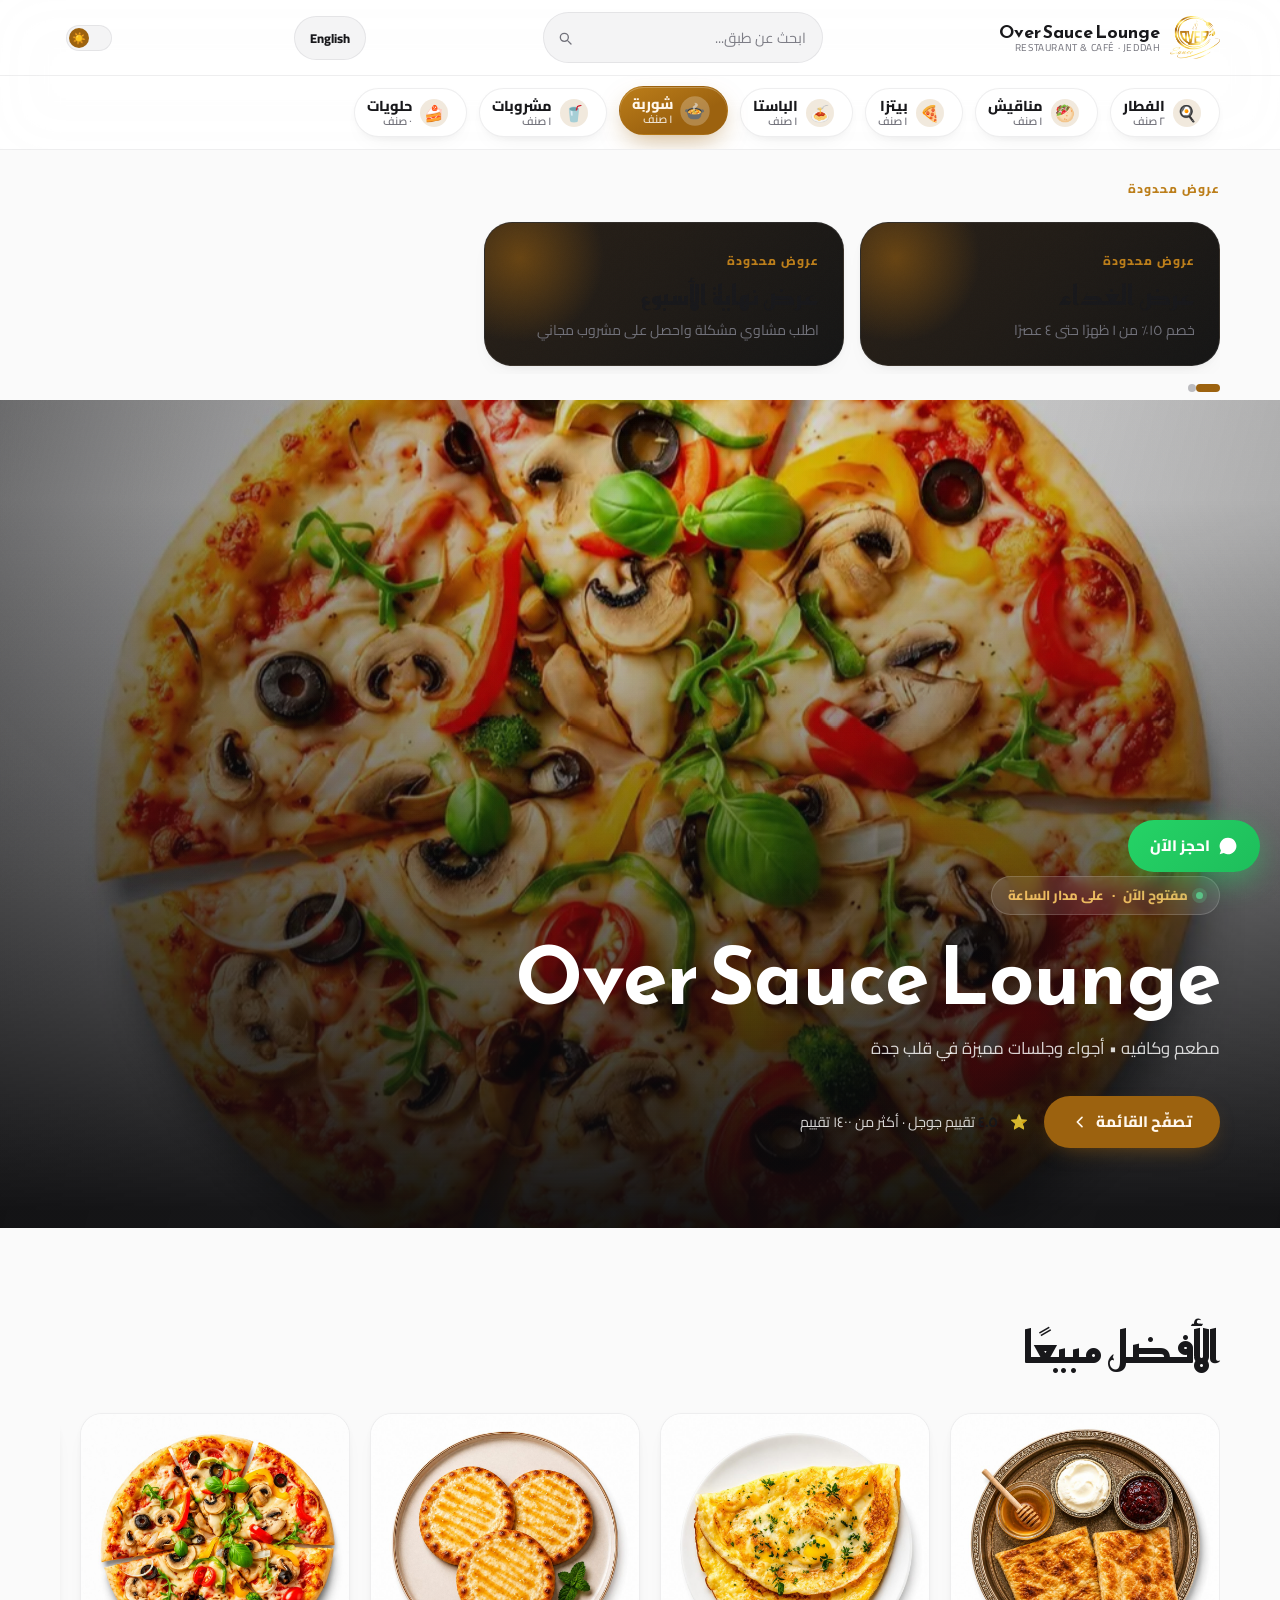
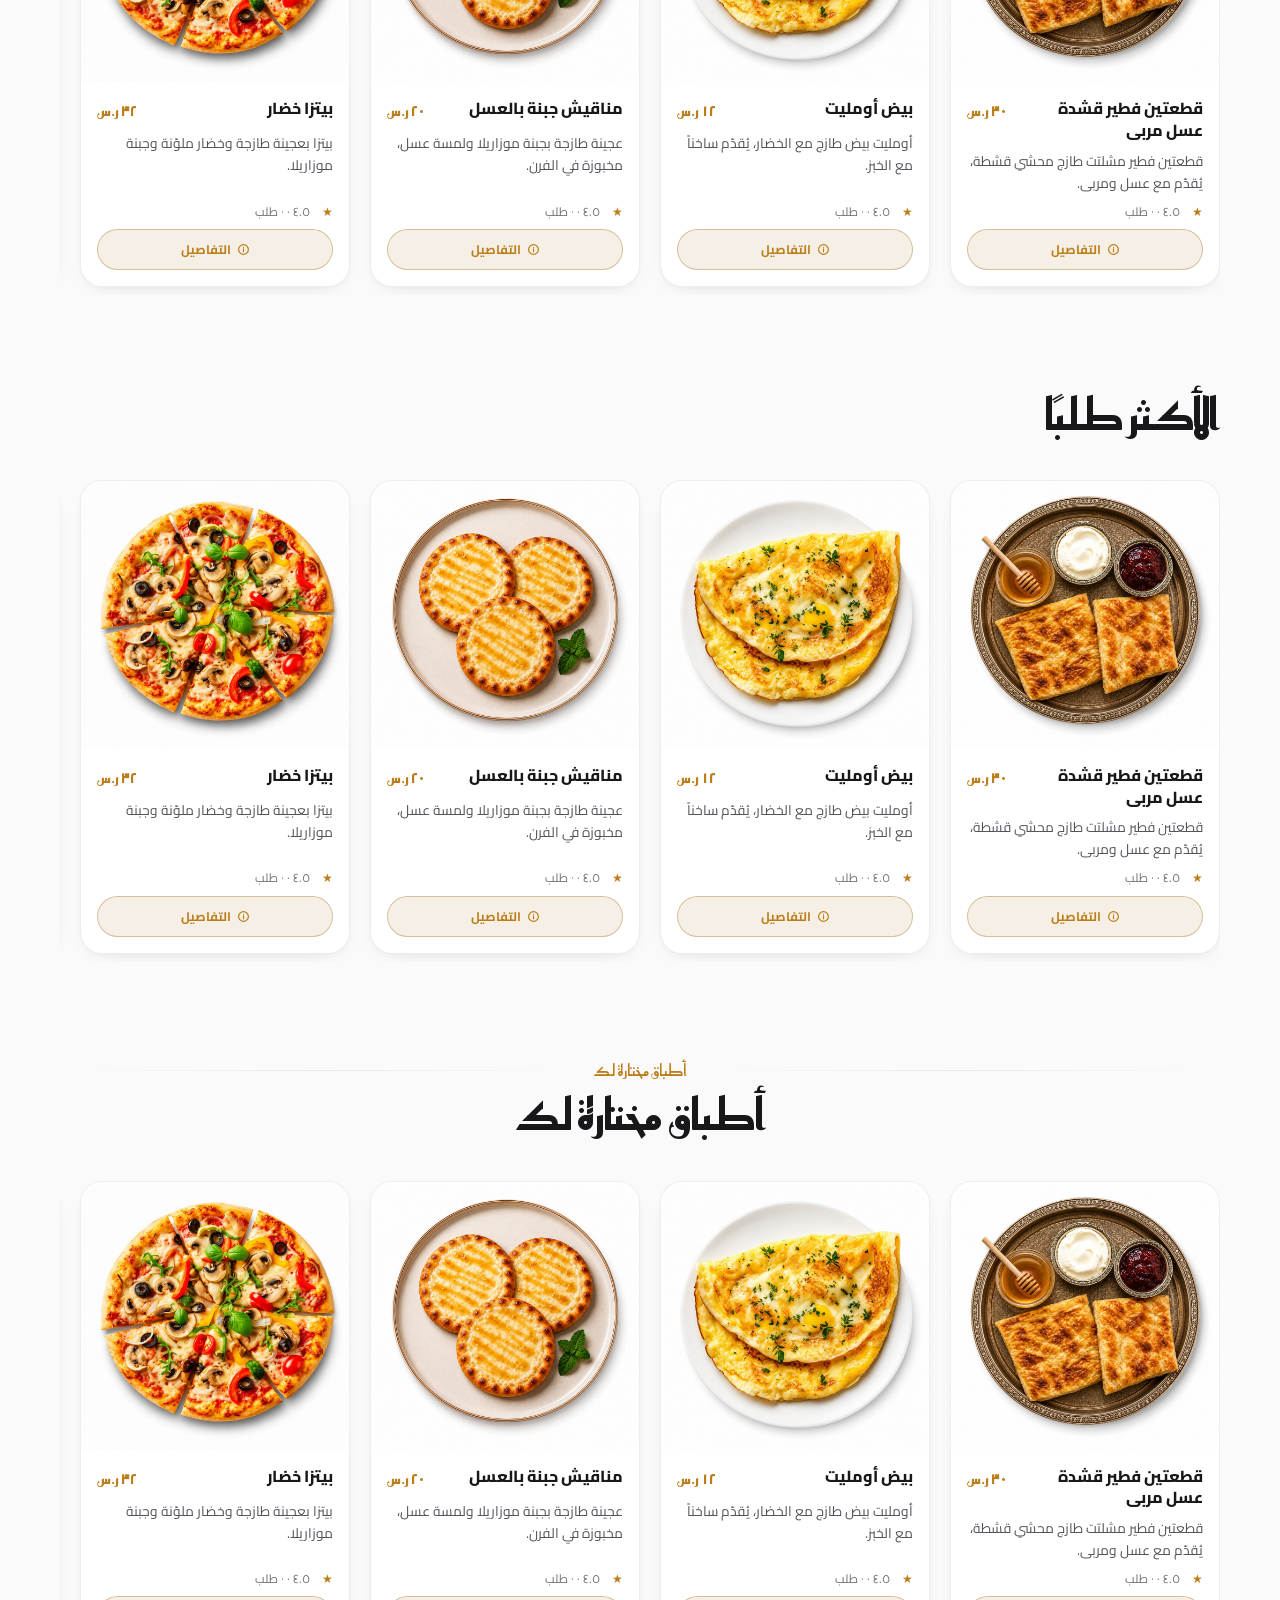
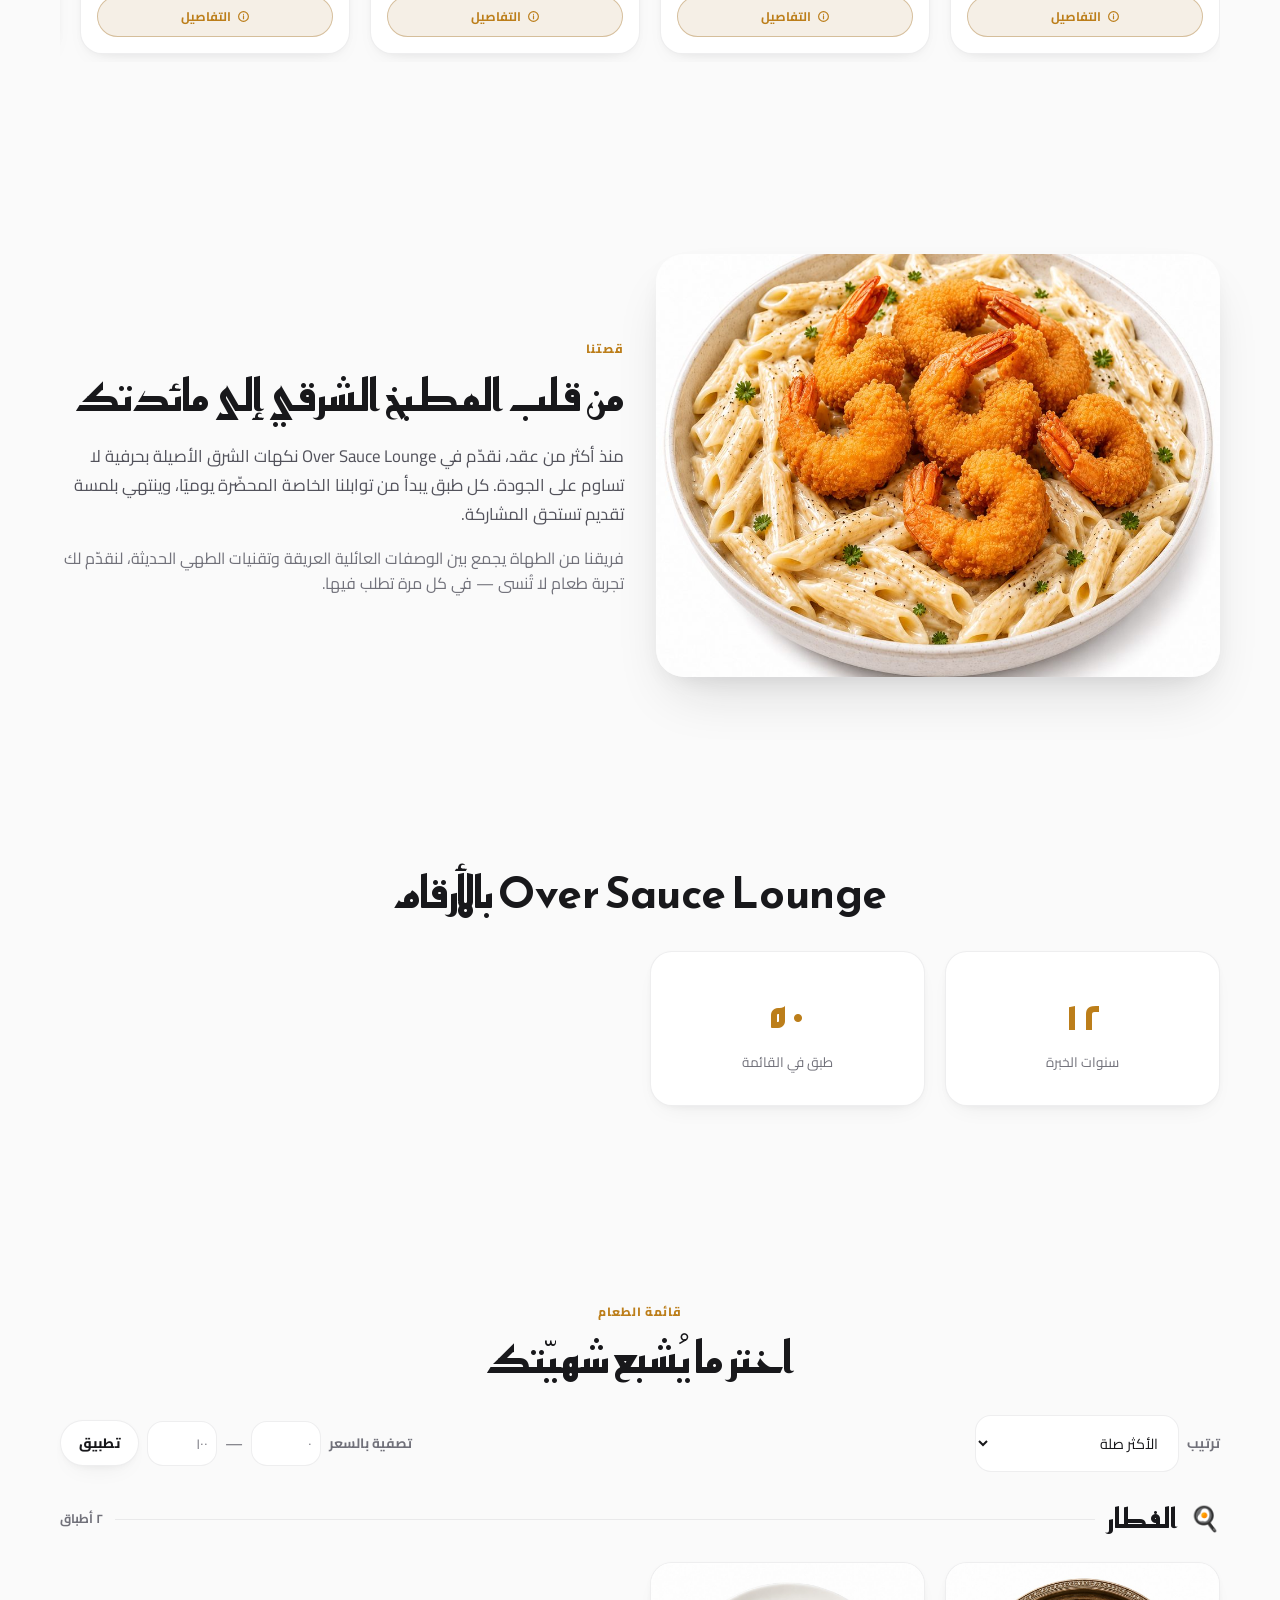
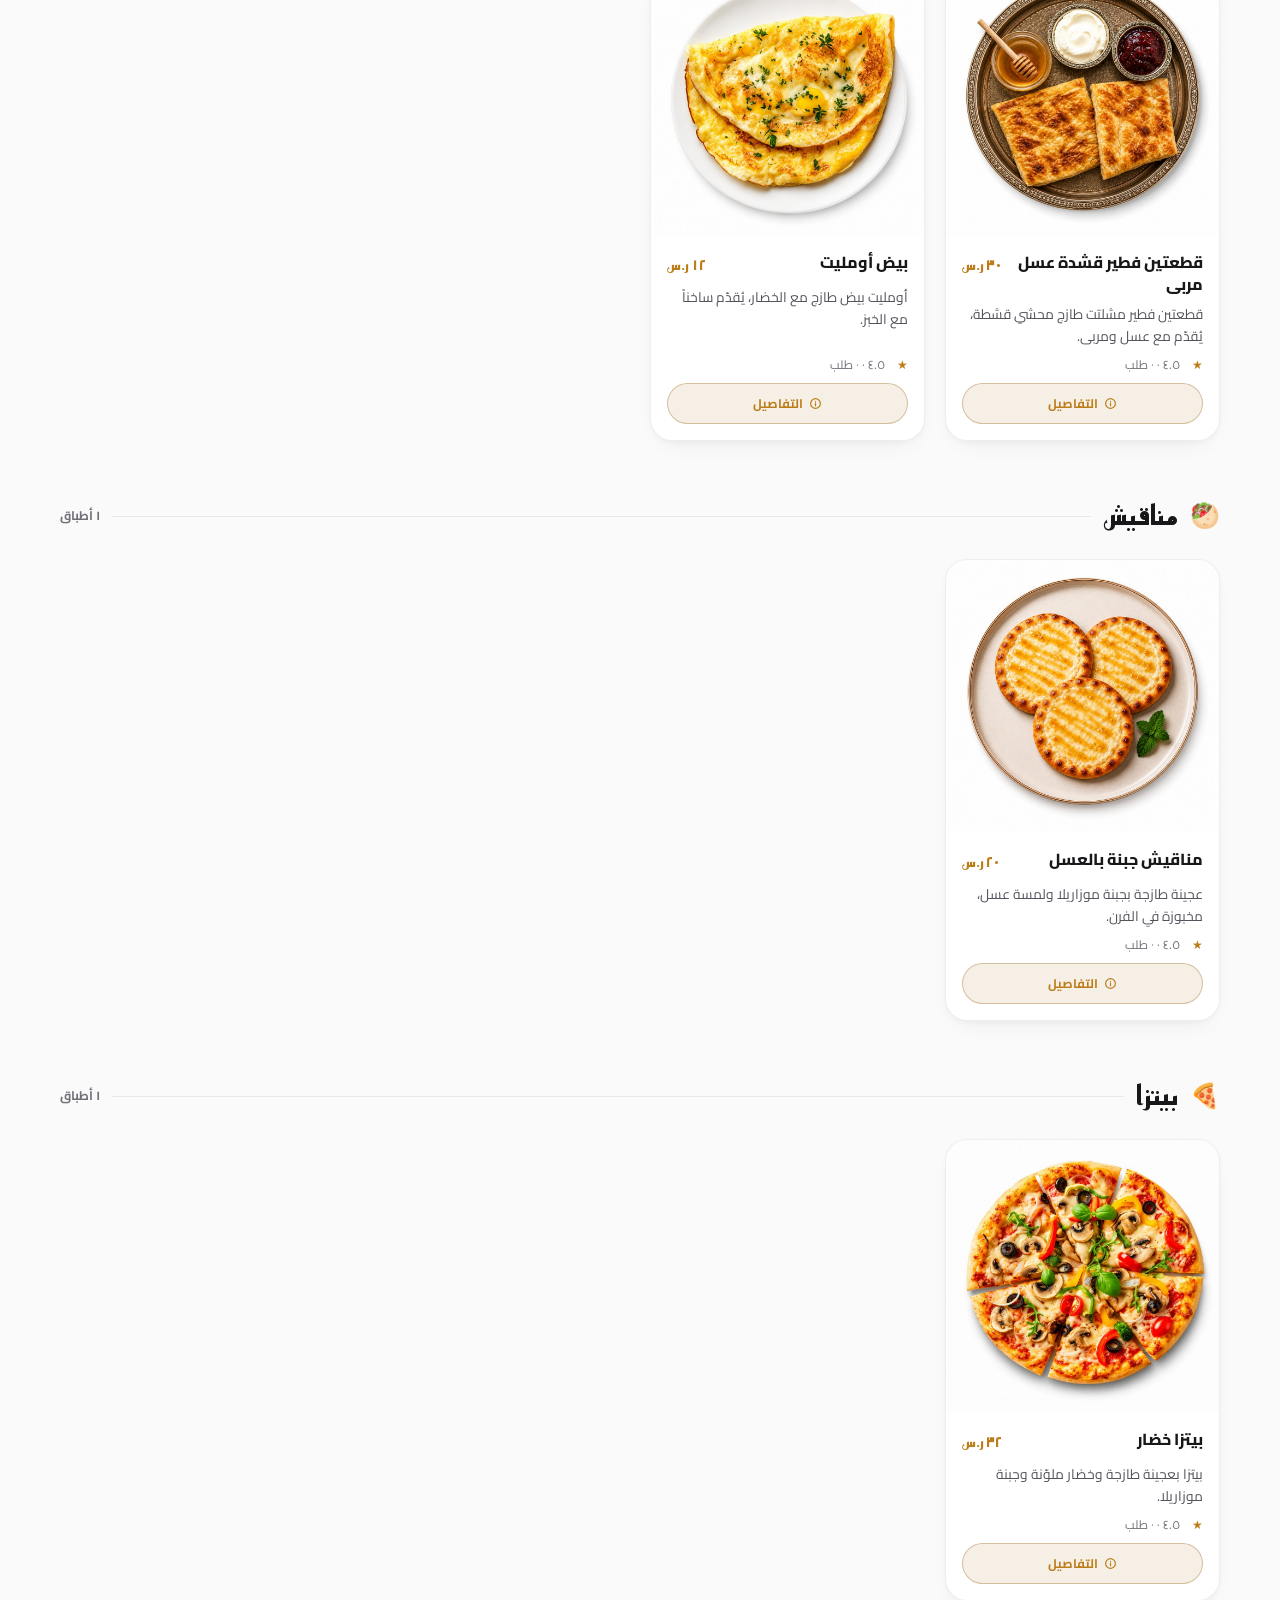
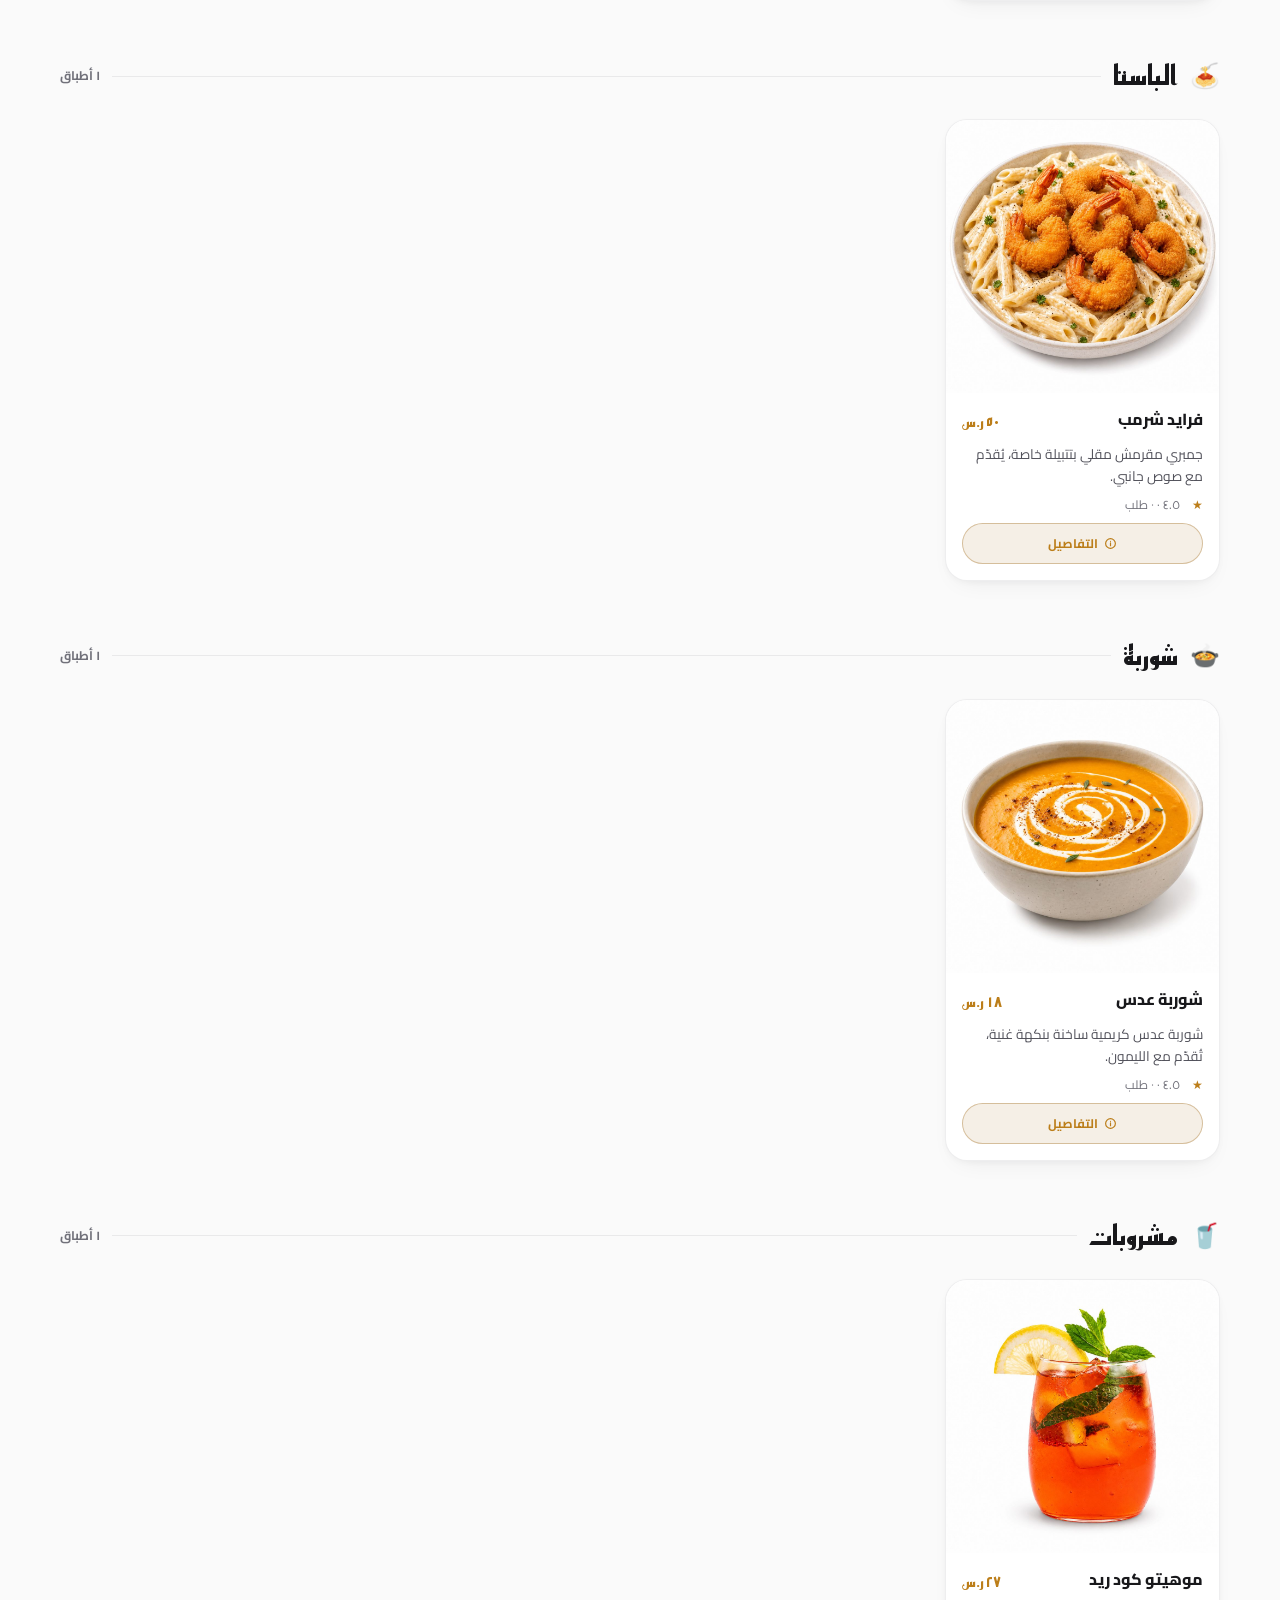
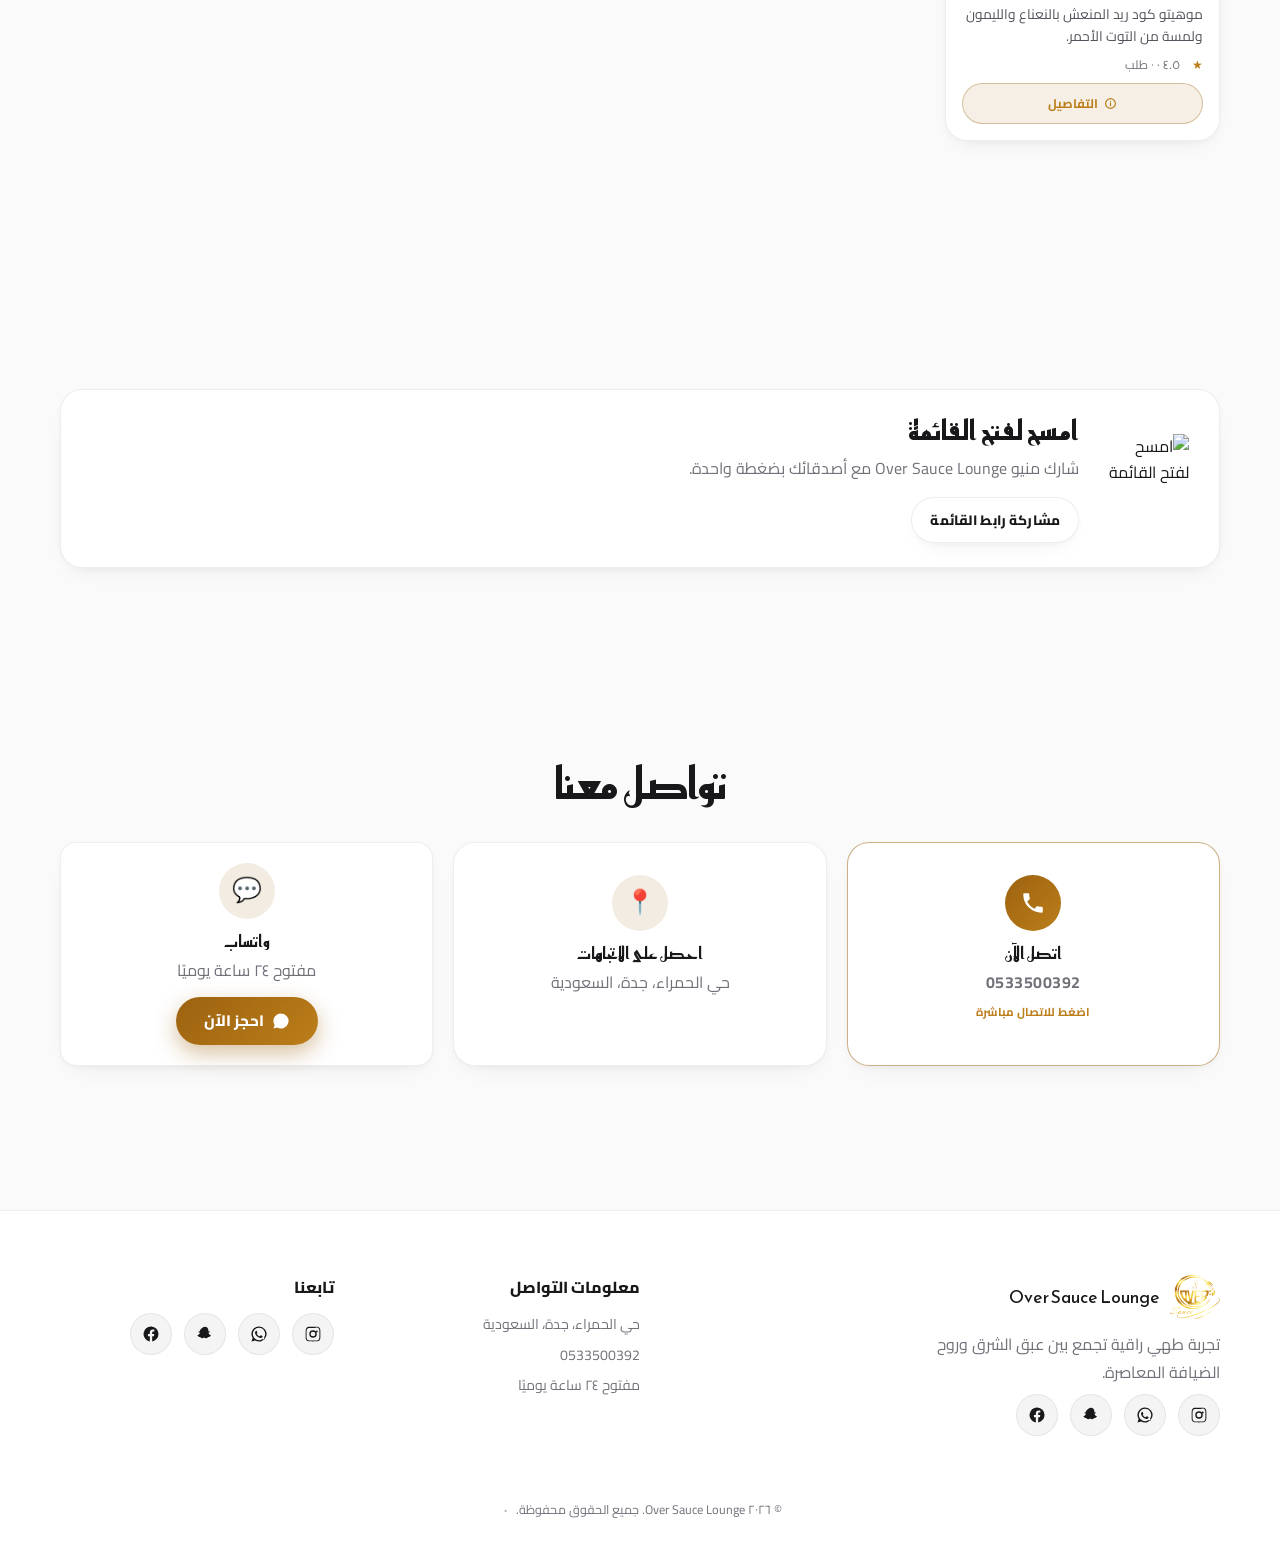
==== index.html @ dcc0635f "Add files via upload" ====
<!DOCTYPE html>
<html lang="ar" dir="rtl">
<head>
<meta charset="UTF-8">
<meta name="viewport" content="width=device-width, initial-scale=1.0, viewport-fit=cover">
<!-- وضع التطبيق: عند إضافة الموقع لشاشة الموبايل يفتح ملء الشاشة بلا شريط المتصفح -->
<meta name="apple-mobile-web-app-capable" content="yes">
<meta name="mobile-web-app-capable" content="yes">
<meta name="apple-mobile-web-app-status-bar-style" content="black-translucent">
<meta name="apple-mobile-web-app-title" content="Over Sauce Lounge">
<script>
  /* Anti-FOUC: apply saved theme (premium light by default) before first paint */
  try { if (localStorage.getItem('oversauce_theme') !== 'dark') document.documentElement.classList.add('light'); }
  catch (e) { document.documentElement.classList.add('light'); }
</script>
<title>Over Sauce Lounge — مطعم وكافيه في جدة | تصفّح المنيو</title>
<meta name="description" content="Over Sauce Lounge — مطعم وكافيه وجلسات مميزة في حي الحمراء بجدة. تصفّح منيونا الكامل بالصور والأسعار، واحجز طاولتك عبر واتساب.">
<meta name="keywords" content="مطعم جدة, كافيه جدة, جلسات جدة, منيو, طلب أونلاين, Over Sauce Lounge, أوفر صوص">
<meta name="robots" content="index, follow">
<link rel="canonical" href="https://over-sauce.vercel.app/">
<meta name="theme-color" content="#FAFAFA">
<meta name="theme-color" content="#B06A3B" media="(prefers-color-scheme: light)">
<link rel="manifest" href="manifest.json">
<link rel="icon" type="image/png" href="/assets/brand/logo-96.png">
<link rel="apple-touch-icon" href="/assets/brand/logo-192.png">

<!-- Open Graph / Twitter Card -->
<meta property="og:type" content="website">
<meta property="og:title" content="Over Sauce Lounge — مطعم وكافيه في جدة">
<meta property="og:description" content="تصفّح منيو Over Sauce Lounge الكامل بالصور والأسعار، واحجز عبر واتساب.">
<meta property="og:image" content="https://over-sauce.vercel.app/assets/og-image.png">
<meta property="og:locale" content="ar_AR">
<meta name="twitter:card" content="summary_large_image">
<meta name="twitter:title" content="Over Sauce Lounge — مطعم وكافيه في جدة">
<meta name="twitter:description" content="تصفّح منيو Over Sauce Lounge الكامل بالصور والأسعار، واحجز عبر واتساب.">
<meta name="twitter:image" content="https://over-sauce.vercel.app/assets/og-image.png">

<!-- Structured data -->
<script type="application/ld+json">
{
  "@context": "https://schema.org",
  "@type": "Restaurant",
  "name": "Over Sauce Lounge",
  "servesCuisine": "Middle Eastern",
  "priceRange": "$$",
  "address": { "@type": "PostalAddress", "streetAddress": "حي الحمراء", "addressLocality": "جدة" },
  "telephone": "+966533500392",
  "openingHours": "Mo-Su 00:00-24:00",
  "menu": "https://over-sauce.vercel.app/#menu"
}
</script>

<link rel="preconnect" href="https://fonts.googleapis.com">
<link rel="preconnect" href="https://fonts.gstatic.com" crossorigin>
<link href="https://fonts.googleapis.com/css2?family=Reem+Kufi:wght@400..700&family=Cairo:wght@300;400;500;600;700;800;900&display=swap" rel="stylesheet">

<link rel="stylesheet" href="css/main.css">
<link rel="stylesheet" href="css/animations.css">
<link rel="stylesheet" href="css/responsive.css">
</head>
<body class="antialiased">

<div class="grain"></div>
<a href="#main" class="sr-only-focusable" style="position:fixed; top:8px; inset-inline-start:8px; z-index:100; background:var(--copper); color:#fff; padding:8px 16px; border-radius:8px; font-weight:700;" data-i18n="skipLink">تخطّي إلى المحتوى</a>

<!-- ============================================================
     ANNOUNCEMENT BAR
     ============================================================ -->
<!-- ============================================================
     HEADER
     ============================================================ -->
<header id="siteHeader" class="site-header">
  <div class="glass-strong" style="border-bottom:1px solid var(--line);">
    <div class="header-top">
      <a href="#hero" class="flex" style="align-items:center; gap:10px;" aria-label="Over Sauce Lounge">
        <img class="logo-mark-img" src="/assets/brand/logo-192.png" alt="Over Sauce Lounge" width="44" height="44">
        <div class="logo-text" style="line-height:1.1;">
          <p class="logo-text-name" data-bind="restaurantName">Over Sauce Lounge</p>
          <p class="logo-text-sub">Restaurant &amp; Café · Jeddah</p>
        </div>
      </a>

      <div class="header-search">
        <label for="searchInput" class="sr-only" data-i18n="searchLabel">بحث في قائمة الطعام</label>
        <input id="searchInput" type="search" class="field" style="padding-inline-start:16px;" data-i18n-placeholder="searchPlaceholder" placeholder="ابحث عن طبق..." autocomplete="off">
        <svg width="16" height="16" viewBox="0 0 24 24" fill="none" stroke="currentColor" aria-hidden="true"><path stroke-linecap="round" stroke-linejoin="round" stroke-width="2" d="M21 21l-4.35-4.35M17 11A6 6 0 1 1 5 11a6 6 0 0 1 12 0Z"/></svg>
      </div>

      <button id="langToggle" class="lang-btn" type="button">English</button>

      <button id="themeToggle" class="theme-toggle tap-44" style="display:flex; align-items:center; justify-content:center;" role="switch" aria-checked="false" data-i18n-aria="themeToggle" aria-label="تبديل المظهر" type="button">
        <span class="theme-track"><span class="theme-knob"><span id="themeIcon">🌙</span></span></span>
      </button>

      
    </div>

    <nav class="category-nav" aria-label="فئات القائمة">
      <div id="categoryNav" class="category-scroller no-scrollbar" role="tablist"></div>
    </nav>
  </div>
</header>

<main id="main">

  <!-- ============================================================
       FLASH DEALS / PROMOTIONS — أعلى الصفحة (أول ما يراه العميل)
       ============================================================ -->
  <section class="section container promo-top hidden" id="promoSection">
    <p class="text-eyebrow" data-i18n="flashDealsTitle" style="margin-bottom:16px;">عروض محدودة</p>
    <div class="promo-strip no-scrollbar" id="promoStrip"></div>
  </section>

  <!-- ============================================================
       HERO
       ============================================================ -->
  <section id="hero" class="hero">
    <div class="hero-media">
      <div class="shimmer" id="heroSkeleton" style="position:absolute; inset:0;"></div>
      <picture>
        <source srcset="/assets/images/pizza-veg.webp" type="image/webp">
        <img id="heroImg" class="img-fade" src="/assets/images/pizza-veg.jpg"
             alt="بيتزا خضار طازجة من Over Sauce Lounge" width="1000" height="1000" fetchpriority="high" style="position:absolute; inset:0; width:100%; height:100%; object-fit:cover;">
      </picture>
      <div class="hero-scrim-1"></div>
      <div class="hero-scrim-2"></div>
    </div>
    <div class="dust-field" id="dustField" aria-hidden="true"></div>

    <div class="hero-content reveal" id="heroContent">
      <span class="hero-badge glass">
        <span class="hero-dot" aria-hidden="true"></span>
        <span data-i18n="openNow">مفتوح الآن</span> · <span data-i18n="servesUntil">يقدّم حتى ١:٠٠ صباحًا</span>
      </span>
      <h1 class="h1" data-bind="restaurantName" style="margin-bottom:16px;">Over Sauce Lounge<span style="color:var(--copper-light);">.</span></h1>
      <p class="body-lead" style="max-width:560px; margin-bottom:32px;" data-bind="restaurantTagline">مطعم وكافيه • أجواء وجلسات مميزة في قلب جدة.</p>
      <div class="flex" style="align-items:center; gap:16px; flex-wrap:wrap;">
        <a href="#menu" class="btn btn-primary">
          <span data-i18n="browseMenu">تصفّح القائمة</span>
          <svg width="16" height="16" viewBox="0 0 24 24" fill="none" stroke="currentColor" style="transform:rotate(180deg);" aria-hidden="true"><path stroke-linecap="round" stroke-linejoin="round" stroke-width="2.5" d="M9 5l7 7-7 7"/></svg>
        </a>
        <div class="hero-stats">
          <span aria-hidden="true">⭐</span>
          <span><strong style="color:var(--parchment);">٤.٥</strong> <span data-i18n="ratingSuffix">تقييم جوجل</span> · <span data-i18n="ordersSuffix">أكثر من ١٤٠٠ تقييم</span></span>
        </div>
      </div>
    </div>
  </section>

  <!-- ============================================================
       BEST SELLERS (رُفِع لأعلى — أقوى محرّك للتحويل: الناس تطلب الأكثر مبيعًا)
       ============================================================ -->
  <section class="section container">
    <h2 class="h2" style="margin-bottom:32px;" data-i18n="bestSellersTitle">الأفضل مبيعًا</h2>
    <div class="scroller-grid no-scrollbar" id="bestSellersGrid"></div>
  </section>

  <!-- ============================================================
       MOST ORDERED
       ============================================================ -->
  <section class="section container" style="padding-top:0;">
    <h2 class="h2" style="margin-bottom:32px;" data-i18n="mostOrderedTitle">الأكثر طلبًا</h2>
    <div class="scroller-grid no-scrollbar" id="mostOrderedGrid"></div>
  </section>

  <!-- ============================================================
       FEATURED PRODUCTS
       ============================================================ -->
  <section class="section container" style="padding-top:0;">
    <div class="seal-divider" style="margin-bottom:8px;"><span class="font-display" style="color:var(--copper-light); white-space:nowrap;" data-i18n="featuredTitle">أطباق مختارة لك</span></div>
    <h2 class="h2" style="text-align:center; margin-bottom:32px;" data-i18n="featuredTitle">أطباق مختارة لك</h2>
    <div class="scroller-grid no-scrollbar" id="featuredGrid"></div>
  </section>

  <!-- ============================================================
       OUR STORY (نُقِل لأسفل بعد عرض الأطباق — محتوى علامة تجارية لا يعطّل التصفّح)
       ============================================================ -->
  <section class="section container">
    <div class="story-grid">
      <div class="story-img reveal">
        <img src="/assets/images/fried-shrimp.jpg" alt="فرايد شرمب من Over Sauce Lounge" loading="lazy" decoding="async" width="1000" height="1000">
      </div>
      <div class="reveal">
        <p class="text-eyebrow" data-i18n="ourStory">قصتنا</p>
        <h2 class="h2" style="margin:12px 0 20px;">من قلب المطبخ الشرقي إلى مائدتك</h2>
        <p class="body-lead" style="margin-bottom:16px;">منذ أكثر من عقد، نقدّم في Over Sauce Lounge نكهات الشرق الأصيلة بحرفية لا تساوم على الجودة. كل طبق يبدأ من توابلنا الخاصة المحضّرة يوميًا، وينتهي بلمسة تقديم تستحق المشاركة.</p>
        <p class="muted">فريقنا من الطهاة يجمع بين الوصفات العائلية العريقة وتقنيات الطهي الحديثة، لنقدّم لك تجربة طعام لا تُنسى — في كل مرة تطلب فيها.</p>
      </div>
    </div>
  </section>

  <!-- ============================================================
       STATS
       ============================================================ -->
  <section class="section container">
    <h2 class="h2" style="text-align:center; margin-bottom:32px;" data-i18n="statsTitle">Over Sauce Lounge بالأرقام</h2>
    <div class="stats-grid">
      <div class="stat-card reveal"><p class="stat-number" data-bind="statYears" data-stat-target="12">٠</p><p class="stat-label">سنوات الخبرة</p></div>
      <div class="stat-card reveal"><p class="stat-number" data-bind="statItems" data-stat-target="50">٠</p><p class="stat-label">طبق في القائمة</p></div>
    </div>
  </section>

  <!-- ============================================================
       RECENTLY VIEWED (hidden until populated)
       ============================================================ -->
  <section class="section container hidden" id="recentlyViewedSection" style="padding-top:0;">
    <h2 class="h2" style="margin-bottom:32px;" data-i18n="recentlyViewedTitle">شاهدته مؤخرًا</h2>
    <div class="scroller-grid no-scrollbar" id="recentlyViewedGrid"></div>
  </section>

  <!-- ============================================================
       FULL MENU
       ============================================================ -->
  <section id="menu" class="section container">
    <div style="text-align:center; margin-bottom:32px;" class="reveal">
      <p class="text-eyebrow" data-i18n="menuTitle" style="margin-bottom:12px;">قائمة الطعام</p>
      <h2 class="h2" data-i18n="menuSubtitle">اختر ما يُشبع شهيّتك</h2>
    </div>

    <!-- Sort + price filter controls -->
    <div class="flex" style="gap:12px; flex-wrap:wrap; align-items:center; justify-content:space-between; margin-bottom:28px;">
      <div class="flex" style="gap:8px; align-items:center;">
        <label for="sortSelect" class="muted" style="font-size:0.85rem; font-weight:700;" data-i18n="sortLabel">ترتيب</label>
        <select id="sortSelect" class="field" style="width:auto; padding-inline-end:32px;">
          <option value="default" data-i18n="sortDefault">الأكثر صلة</option>
          <option value="priceAsc" data-i18n="sortPriceAsc">السعر: من الأقل للأعلى</option>
          <option value="priceDesc" data-i18n="sortPriceDesc">السعر: من الأعلى للأقل</option>
          <option value="rating" data-i18n="sortRating">الأعلى تقييمًا</option>
          <option value="popular" data-i18n="sortPopular">الأكثر طلبًا</option>
        </select>
      </div>
      <div class="flex" style="gap:8px; align-items:center;">
        <span class="muted" style="font-size:0.85rem; font-weight:700;" data-i18n="filterPrice">تصفية بالسعر</span>
        <input id="priceMinInput" type="number" min="0" inputmode="numeric" placeholder="٠" class="field" style="width:70px; padding:8px;">
        <span class="muted">—</span>
        <input id="priceMaxInput" type="number" min="0" inputmode="numeric" placeholder="١٠٠" class="field" style="width:70px; padding:8px;">
        <button id="applyPriceFilterBtn" class="btn btn-secondary btn-sm" data-i18n="applyFilter" type="button">تطبيق</button>
      </div>
    </div>

    <div id="menuSkeleton" class="product-grid"></div>

    <div id="emptyState" class="hidden" style="flex-direction:column; align-items:center; justify-content:center; text-align:center; padding:80px 16px; gap:16px;">
      <div class="empty-pulse" style="width:80px; height:80px; border-radius:50%; background:var(--ink-soft); border:1px solid var(--line); display:flex; align-items:center; justify-content:center; font-size:1.8rem;" aria-hidden="true">🔍</div>
      <h3 class="h3" data-i18n="noResultsTitle">لا توجد أطباق مطابقة</h3>
      <p class="muted" style="max-width:280px;" data-i18n="noResultsBody">جرّب كلمة بحث مختلفة أو تصفّح فئة أخرى من القائمة.</p>
      <button id="clearSearchBtn" class="btn-ghost" data-i18n="clearSearch" type="button">مسح البحث</button>
    </div>

    <p id="menuNotice" class="menu-notice hidden"></p>
    <div id="menuContainer" class="hidden"></div>
  </section>

  <!-- ============================================================
       CUSTOMER REVIEWS
       ============================================================ -->
  <section class="section container hidden" id="reviewsSection">
    <h2 class="h2" style="text-align:center; margin-bottom:32px;" data-i18n="reviewsTitle">ماذا يقول عملاؤنا</h2>
    <div class="review-grid no-scrollbar" id="reviewGrid"></div>
  </section>

  <!-- ============================================================
       QR CODE / SHARE
       ============================================================ -->
  <section class="section container">
    <div class="qr-card reveal">
      <div id="menuQRImage" style="width:96px; height:96px; display:flex; align-items:center; justify-content:center;"></div>
      <div>
        <h3 class="h3" data-i18n="qrTitle" style="margin-bottom:8px;">امسح لفتح القائمة</h3>
        <p class="muted" style="margin-bottom:16px;">شارك منيو Over Sauce Lounge مع أصدقائك بضغطة واحدة.</p>
        <button id="shareMenuBtn" class="btn btn-secondary btn-sm" data-i18n="shareMenu" type="button">مشاركة رابط القائمة</button>
      </div>
    </div>
  </section>

  <!-- ============================================================
       CONTACT
       ============================================================ -->
  <section class="section container">
    <h2 class="h2" style="text-align:center; margin-bottom:32px;" data-i18n="contactTitle">تواصل معنا</h2>
    <div class="contact-grid">
      <a class="contact-card contact-card-call" data-bind="restaurantPhone" href="tel:+966533500392">
        <div class="contact-icon contact-icon-call" aria-hidden="true">
          <svg width="26" height="26" viewBox="0 0 24 24" fill="currentColor"><path d="M6.62 10.79a15.53 15.53 0 0 0 6.59 6.59l2.2-2.2a1 1 0 0 1 1.02-.24 11.36 11.36 0 0 0 3.57.57 1 1 0 0 1 1 1V20a1 1 0 0 1-1 1A17 17 0 0 1 3 4a1 1 0 0 1 1-1h3.5a1 1 0 0 1 1 1 11.36 11.36 0 0 0 .57 3.57 1 1 0 0 1-.25 1.02l-2.2 2.2Z"/></svg>
        </div>
        <h4 class="h3" style="font-size:1.05rem; margin-bottom:6px;" data-i18n="callNow">اتصل الآن</h4>
        <p class="muted phone-number-text" style="direction:ltr; font-weight:700; letter-spacing:0.5px;">٠٥٣٣٥٠٠٣٩٢</p>
        <span class="call-hint" data-i18n="tapToCall">اضغط للاتصال مباشرة</span>
      </a>
      <a class="contact-card" data-bind="mapsLink" href="#" target="_blank" rel="noopener noreferrer">
        <div class="contact-icon" aria-hidden="true">📍</div>
        <h4 class="h3" style="font-size:1.05rem; margin-bottom:6px;" data-i18n="getDirections">احصل على الاتجاهات</h4>
        <p class="muted" data-bind="restaurantAddress">حي الحمراء، جدة</p>
      </a>
      <div class="contact-card contact-card-book">
        <div class="contact-icon" aria-hidden="true">💬</div>
        <h4 class="h3" style="font-size:1.05rem; margin-bottom:6px;">واتساب</h4>
        <p class="muted" data-bind="restaurantHours" style="margin-bottom:14px;">مفتوح ٢٤ ساعة يوميًا</p>
        <a class="book-now-btn" data-bind="bookNow" href="#" target="_blank" rel="noopener noreferrer">
          <svg width="18" height="18" viewBox="0 0 24 24" fill="currentColor" aria-hidden="true"><path d="M12 2a10 10 0 0 0-8.5 15.3L2 22l4.8-1.5A10 10 0 1 0 12 2Z"/></svg>
          احجز الآن
        </a>
      </div>
    </div>
  </section>
</main>

<!-- ============================================================
     FOOTER
     ============================================================ -->
<footer class="site-footer">
  <div class="container footer-grid">
    <div>
      <div class="flex" style="align-items:center; gap:10px; margin-bottom:12px;">
        <img class="logo-mark-img" src="/assets/brand/logo-192.png" alt="Over Sauce Lounge" width="44" height="44">
        <p class="font-display" style="font-size:1.1rem; color:var(--parchment);" data-bind="restaurantName">Over Sauce Lounge</p>
      </div>
      <p class="muted" style="max-width:320px; line-height:1.7;">تجربة طهي راقية تجمع بين عبق الشرق وروح الضيافة المعاصرة.</p>
      <div class="social-row">
        <a class="social-btn" data-bind="igLink" href="#" target="_blank" rel="noopener noreferrer" aria-label="انستغرام"><svg width="18" height="18" viewBox="0 0 24 24" fill="currentColor" aria-hidden="true"><path d="M12 2.2c3.2 0 3.6 0 4.85.07 1.17.05 1.8.25 2.23.41.56.22.96.48 1.38.9.42.42.68.82.9 1.38.16.42.36 1.06.41 2.23.06 1.27.07 1.65.07 4.85s0 3.58-.07 4.85c-.05 1.17-.25 1.8-.41 2.23-.22.56-.48.96-.9 1.38-.42.42-.82.68-1.38.9-.42.16-1.06.36-2.23.41-1.27.06-1.65.07-4.85.07s-3.58 0-4.85-.07c-1.17-.05-1.8-.25-2.23-.41a3.7 3.7 0 0 1-1.38-.9 3.7 3.7 0 0 1-.9-1.38c-.16-.42-.36-1.06-.41-2.23C2.2 15.58 2.2 15.2 2.2 12s0-3.58.07-4.85c.05-1.17.25-1.8.41-2.23.22-.56.48-.96.9-1.38.42-.42.82-.68 1.38-.9.42-.16 1.06-.36 2.23-.41C8.42 2.2 8.8 2.2 12 2.2Zm0 1.8c-3.15 0-3.5 0-4.74.07-.9.04-1.38.2-1.7.32-.43.17-.74.37-1.06.69-.32.32-.52.63-.69 1.06-.13.32-.28.8-.32 1.7C3.4 8.5 3.4 8.85 3.4 12s0 3.5.07 4.74c.04.9.2 1.38.32 1.7.17.43.37.74.69 1.06.32.32.63.52 1.06.69.32.13.8.28 1.7.32 1.24.07 1.6.07 4.74.07s3.5 0 4.74-.07c.9-.04 1.38-.2 1.7-.32.43-.17.74-.37 1.06-.69.32-.32.52-.63.69-1.06.13-.32.28-.8.32-1.7.07-1.24.07-1.6.07-4.74s0-3.5-.07-4.74c-.04-.9-.2-1.38-.32-1.7a2.85 2.85 0 0 0-.69-1.06 2.85 2.85 0 0 0-1.06-.69c-.32-.13-.8-.28-1.7-.32C15.5 4 15.15 4 12 4Zm0 3.06A4.94 4.94 0 1 1 12 17a4.94 4.94 0 0 1 0-9.88Zm0 1.8a3.14 3.14 0 1 0 0 6.28 3.14 3.14 0 0 0 0-6.28Zm5.15-1.4a1.15 1.15 0 1 1 0 2.3 1.15 1.15 0 0 1 0-2.3Z"/></svg></a>
        <a class="social-btn" data-bind="waLink" href="#" target="_blank" rel="noopener noreferrer" aria-label="واتساب"><svg width="18" height="18" viewBox="0 0 24 24" fill="currentColor" aria-hidden="true"><path d="M12 2a10 10 0 0 0-8.5 15.3L2 22l4.8-1.5A10 10 0 1 0 12 2Zm0 1.8a8.2 8.2 0 0 1 6.9 12.6l-.2.3.9 3-3-.9-.3.2A8.2 8.2 0 1 1 12 3.8Zm-3.7 4c-.2 0-.5 0-.7.4-.2.4-.9.9-.9 2.1s.9 2.4 1 2.6c.1.2 1.7 2.8 4.2 3.8 2.1.8 2.5.7 3 .6.5-.05 1.5-.6 1.7-1.2.2-.6.2-1.1.15-1.2-.07-.1-.25-.17-.5-.3-.27-.13-1.5-.74-1.74-.83-.23-.08-.4-.12-.57.13-.17.25-.65.82-.8.99-.15.17-.3.19-.55.06-.27-.13-1.1-.4-2.08-1.28-.77-.68-1.28-1.53-1.43-1.78-.15-.25-.02-.39.1-.51.11-.11.25-.29.38-.43.13-.15.17-.25.25-.42.08-.17.04-.31-.02-.44-.06-.13-.57-1.38-.78-1.88-.2-.5-.4-.42-.55-.43h-.5Z"/></svg></a>
        <a class="social-btn hidden" data-bind="snapLink" href="#" target="_blank" rel="noopener noreferrer" aria-label="سناب شات"><svg width="18" height="18" viewBox="0 0 24 24" fill="currentColor" aria-hidden="true"><path d="M12 2.3c2.6 0 4.4 2 4.5 4.6 0 .5 0 1 .03 1.5.2.1.5.16.8.1.5-.1.9 0 1.06.4.13.35-.04.7-.5.9-.2.08-.5.16-.74.27-.4.18-.5.4-.36.83.5 1.3 1.4 2.3 2.7 2.8.4.16.5.4.4.7-.16.4-.7.6-1.2.7-.2.04-.3.1-.36.32-.04.16-.08.33-.16.5-.1.2-.3.28-.6.23-.36-.06-.72-.13-1.1-.05-.36.08-.6.3-.9.6-.5.5-1.1.86-1.94.86-.4 0-.76-.13-1.13-.3-.5-.22-1-.42-1.6-.42s-1.1.2-1.6.42c-.37.17-.73.3-1.13.3-.83 0-1.44-.36-1.94-.86-.3-.3-.54-.52-.9-.6-.38-.08-.74-.01-1.1.05-.3.05-.5-.03-.6-.23a3 3 0 0 1-.16-.5c-.06-.22-.16-.28-.36-.32-.5-.1-1.04-.3-1.2-.7-.1-.3 0-.54.4-.7 1.3-.5 2.2-1.5 2.7-2.8.14-.43.04-.65-.36-.83-.24-.1-.54-.19-.74-.27-.46-.2-.63-.55-.5-.9.16-.4.56-.5 1.06-.4.3.06.6 0 .8-.1.03-.5.03-1 .03-1.5C7.6 4.3 9.4 2.3 12 2.3Z"/></svg></a>
        <a class="social-btn hidden" data-bind="fbLink" href="#" target="_blank" rel="noopener noreferrer" aria-label="فيسبوك"><svg width="18" height="18" viewBox="0 0 24 24" fill="currentColor" aria-hidden="true"><path d="M22 12a10 10 0 1 0-11.56 9.88v-6.99H7.9V12h2.54V9.8c0-2.5 1.49-3.89 3.77-3.89 1.09 0 2.24.2 2.24.2v2.46h-1.26c-1.24 0-1.63.77-1.63 1.56V12h2.78l-.44 2.89h-2.34v6.99A10 10 0 0 0 22 12Z"/></svg></a>
        <a class="social-btn hidden" data-bind="tiktokLink" href="#" target="_blank" rel="noopener noreferrer" aria-label="تيك توك"><svg width="18" height="18" viewBox="0 0 24 24" fill="currentColor" aria-hidden="true"><path d="M16.6 5.8a4.3 4.3 0 0 1-1-2.8h-3.06v12.1a2.5 2.5 0 1 1-2.5-2.5c.2 0 .4.02.6.06v-3.1a5.6 5.6 0 1 0 5 5.56V9.05a7.3 7.3 0 0 0 4.26 1.36V7.3a4.3 4.3 0 0 1-3.3-1.5Z"/></svg></a>
      </div>
    </div>
    <div>
      <h4 class="footer-heading" data-i18n="footerContactTitle">معلومات التواصل</h4>
      <ul class="footer-list">
        <li data-bind="restaurantAddress">حي الحمراء، جدة</li>
        <li><a data-bind="restaurantPhone" href="tel:+966533500392" style="transition:color .2s;">٠٥٣٣٥٠٠٣٩٢</a></li>
        <li data-bind="restaurantHours">مفتوح ٢٤ ساعة يوميًا</li>
      </ul>
    </div>
    <div>
      <h4 class="footer-heading" data-i18n="footerFollowTitle">تابعنا</h4>
      <div class="social-row" style="margin-top:0;">
        <a class="social-btn" data-bind="igLink" href="#" target="_blank" rel="noopener noreferrer" aria-label="انستغرام"><svg width="18" height="18" viewBox="0 0 24 24" fill="currentColor" aria-hidden="true"><path d="M12 2.2c3.2 0 3.6 0 4.85.07 1.17.05 1.8.25 2.23.41.56.22.96.48 1.38.9.42.42.68.82.9 1.38.16.42.36 1.06.41 2.23.06 1.27.07 1.65.07 4.85s0 3.58-.07 4.85c-.05 1.17-.25 1.8-.41 2.23-.22.56-.48.96-.9 1.38-.42.42-.82.68-1.38.9-.42.16-1.06.36-2.23.41-1.27.06-1.65.07-4.85.07s-3.58 0-4.85-.07c-1.17-.05-1.8-.25-2.23-.41a3.7 3.7 0 0 1-1.38-.9 3.7 3.7 0 0 1-.9-1.38c-.16-.42-.36-1.06-.41-2.23C2.2 15.58 2.2 15.2 2.2 12s0-3.58.07-4.85c.05-1.17.25-1.8.41-2.23.22-.56.48-.96.9-1.38.42-.42.82-.68 1.38-.9.42-.16 1.06-.36 2.23-.41C8.42 2.2 8.8 2.2 12 2.2Zm0 1.8c-3.15 0-3.5 0-4.74.07-.9.04-1.38.2-1.7.32-.43.17-.74.37-1.06.69-.32.32-.52.63-.69 1.06-.13.32-.28.8-.32 1.7C3.4 8.5 3.4 8.85 3.4 12s0 3.5.07 4.74c.04.9.2 1.38.32 1.7.17.43.37.74.69 1.06.32.32.63.52 1.06.69.32.13.8.28 1.7.32 1.24.07 1.6.07 4.74.07s3.5 0 4.74-.07c.9-.04 1.38-.2 1.7-.32.43-.17.74-.37 1.06-.69.32-.32.52-.63.69-1.06.13-.32.28-.8.32-1.7.07-1.24.07-1.6.07-4.74s0-3.5-.07-4.74c-.04-.9-.2-1.38-.32-1.7a2.85 2.85 0 0 0-.69-1.06 2.85 2.85 0 0 0-1.06-.69c-.32-.13-.8-.28-1.7-.32C15.5 4 15.15 4 12 4Zm0 3.06A4.94 4.94 0 1 1 12 17a4.94 4.94 0 0 1 0-9.88Zm0 1.8a3.14 3.14 0 1 0 0 6.28 3.14 3.14 0 0 0 0-6.28Zm5.15-1.4a1.15 1.15 0 1 1 0 2.3 1.15 1.15 0 0 1 0-2.3Z"/></svg></a>
        <a class="social-btn" data-bind="waLink" href="#" target="_blank" rel="noopener noreferrer" aria-label="واتساب"><svg width="18" height="18" viewBox="0 0 24 24" fill="currentColor" aria-hidden="true"><path d="M12 2a10 10 0 0 0-8.5 15.3L2 22l4.8-1.5A10 10 0 1 0 12 2Zm0 1.8a8.2 8.2 0 0 1 6.9 12.6l-.2.3.9 3-3-.9-.3.2A8.2 8.2 0 1 1 12 3.8Zm-3.7 4c-.2 0-.5 0-.7.4-.2.4-.9.9-.9 2.1s.9 2.4 1 2.6c.1.2 1.7 2.8 4.2 3.8 2.1.8 2.5.7 3 .6.5-.05 1.5-.6 1.7-1.2.2-.6.2-1.1.15-1.2-.07-.1-.25-.17-.5-.3-.27-.13-1.5-.74-1.74-.83-.23-.08-.4-.12-.57.13-.17.25-.65.82-.8.99-.15.17-.3.19-.55.06-.27-.13-1.1-.4-2.08-1.28-.77-.68-1.28-1.53-1.43-1.78-.15-.25-.02-.39.1-.51.11-.11.25-.29.38-.43.13-.15.17-.25.25-.42.08-.17.04-.31-.02-.44-.06-.13-.57-1.38-.78-1.88-.2-.5-.4-.42-.55-.43h-.5Z"/></svg></a>
        <a class="social-btn hidden" data-bind="snapLink" href="#" target="_blank" rel="noopener noreferrer" aria-label="سناب شات"><svg width="18" height="18" viewBox="0 0 24 24" fill="currentColor" aria-hidden="true"><path d="M12 2.3c2.6 0 4.4 2 4.5 4.6 0 .5 0 1 .03 1.5.2.1.5.16.8.1.5-.1.9 0 1.06.4.13.35-.04.7-.5.9-.2.08-.5.16-.74.27-.4.18-.5.4-.36.83.5 1.3 1.4 2.3 2.7 2.8.4.16.5.4.4.7-.16.4-.7.6-1.2.7-.2.04-.3.1-.36.32-.04.16-.08.33-.16.5-.1.2-.3.28-.6.23-.36-.06-.72-.13-1.1-.05-.36.08-.6.3-.9.6-.5.5-1.1.86-1.94.86-.4 0-.76-.13-1.13-.3-.5-.22-1-.42-1.6-.42s-1.1.2-1.6.42c-.37.17-.73.3-1.13.3-.83 0-1.44-.36-1.94-.86-.3-.3-.54-.52-.9-.6-.38-.08-.74-.01-1.1.05-.3.05-.5-.03-.6-.23a3 3 0 0 1-.16-.5c-.06-.22-.16-.28-.36-.32-.5-.1-1.04-.3-1.2-.7-.1-.3 0-.54.4-.7 1.3-.5 2.2-1.5 2.7-2.8.14-.43.04-.65-.36-.83-.24-.1-.54-.19-.74-.27-.46-.2-.63-.55-.5-.9.16-.4.56-.5 1.06-.4.3.06.6 0 .8-.1.03-.5.03-1 .03-1.5C7.6 4.3 9.4 2.3 12 2.3Z"/></svg></a>
        <a class="social-btn hidden" data-bind="fbLink" href="#" target="_blank" rel="noopener noreferrer" aria-label="فيسبوك"><svg width="18" height="18" viewBox="0 0 24 24" fill="currentColor" aria-hidden="true"><path d="M22 12a10 10 0 1 0-11.56 9.88v-6.99H7.9V12h2.54V9.8c0-2.5 1.49-3.89 3.77-3.89 1.09 0 2.24.2 2.24.2v2.46h-1.26c-1.24 0-1.63.77-1.63 1.56V12h2.78l-.44 2.89h-2.34v6.99A10 10 0 0 0 22 12Z"/></svg></a>
        <a class="social-btn hidden" data-bind="tiktokLink" href="#" target="_blank" rel="noopener noreferrer" aria-label="تيك توك"><svg width="18" height="18" viewBox="0 0 24 24" fill="currentColor" aria-hidden="true"><path d="M16.6 5.8a4.3 4.3 0 0 1-1-2.8h-3.06v12.1a2.5 2.5 0 1 1-2.5-2.5c.2 0 .4.02.6.06v-3.1a5.6 5.6 0 1 0 5 5.56V9.05a7.3 7.3 0 0 0 4.26 1.36V7.3a4.3 4.3 0 0 1-3.3-1.5Z"/></svg></a>
      </div>
    </div>
  </div>
  <p class="footer-bottom">© ٢٠٢٦ Over Sauce Lounge. <span data-i18n="footerRights">جميع الحقوق محفوظة</span>. <a href="portal.html" class="staff-portal-link" aria-label="دخول فريق العمل" title="دخول فريق العمل">·</a></p>
</footer>

<!-- ============================================================
     FLOATING CART BUTTON
     ============================================================ -->
<!-- ============================================================
     CART DRAWER
     ============================================================ -->


<!-- ============================================================
     PRODUCT DETAIL MODAL
     ============================================================ -->
<div id="productScrim" class="scrim hidden" style="align-items:flex-end; justify-content:center; display:flex;">
  <div id="productModal" class="modal-panel modal-sheet glass-strong" style="transform:translateY(100%); opacity:0; transition: transform .45s cubic-bezier(.16,1,.3,1), opacity .35s ease; display:flex; flex-direction:column; padding:0;">

    <div class="modal-header" style="padding: var(--space-5) var(--space-6) var(--space-4); margin-bottom:0; border-bottom:1px solid var(--line); flex-shrink:0;">
      <h2 class="h3" style="font-size:1.1rem;" data-i18n="productDetailsTitle">تفاصيل الطبق</h2>
      <button id="productModalCloseBtn" class="icon-btn tap-44" aria-label="إغلاق" type="button">
        <svg width="16" height="16" viewBox="0 0 24 24" fill="none" stroke="currentColor" aria-hidden="true"><path stroke-linecap="round" stroke-linejoin="round" stroke-width="2.2" d="M6 18L18 6M6 6l12 12"/></svg>
      </button>
    </div>

    <div style="overflow-y:auto; flex:1; padding: var(--space-6);">
      <div class="product-modal-img-wrap" style="border-radius:var(--radius-lg); overflow:hidden; margin-bottom:16px; position:relative; height:260px;">
        <img id="productModalImg" src="" alt="" style="width:100%; height:100%; object-fit:cover; cursor:zoom-in;" loading="lazy" decoding="async" width="600" height="400">
        <div id="productModalBadges" style="position:absolute; top:10px; inset-inline-end:10px;"></div>
        <div style="position:absolute; bottom:10px; inset-inline-start:10px; background:rgba(0,0,0,0.55); color:#fff; font-size:11px; padding:5px 10px; border-radius:20px; display:flex; align-items:center; gap:4px; pointer-events:none;">
          <svg width="12" height="12" viewBox="0 0 24 24" fill="none" stroke="currentColor" stroke-width="2.2" aria-hidden="true"><circle cx="11" cy="11" r="7"/><path stroke-linecap="round" d="M21 21l-4-4M11 8v6M8 11h6"/></svg>
          <span data-i18n="tapToZoom">اضغط للتكبير</span>
        </div>
      </div>

      <div class="flex" style="justify-content:space-between; align-items:flex-start; gap:8px; margin-bottom:4px;">
        <h3 id="productModalName" class="h3" style="font-size:1.25rem;"></h3>
        <button id="productModalShareBtn" class="icon-btn tap-44" aria-label="مشاركة الطبق" style="flex-shrink:0;" type="button">
          <svg width="16" height="16" viewBox="0 0 24 24" fill="none" stroke="currentColor" aria-hidden="true"><path stroke-linecap="round" stroke-linejoin="round" stroke-width="2" d="M8.5 13.5L15.5 17M15.5 7L8.5 10.5M18 5a2 2 0 1 1-4 0 2 2 0 0 1 4 0Zm0 14a2 2 0 1 1-4 0 2 2 0 0 1 4 0ZM10 12a2 2 0 1 1-4 0 2 2 0 0 1 4 0Z"/></svg>
        </button>
      </div>
      <p id="productModalRating" class="muted" style="font-size:0.85rem; margin-bottom:16px;"></p>

      <!-- بطاقة معلومات منظمة بصفوف واضحة (بدل نص متفرق) -->
      <div class="info-rows-card">
        <div class="info-row" id="productModalDescRow">
          <span class="info-row-label" data-i18n="descriptionLabel">الوصف</span>
          <p id="productModalDesc" class="info-row-value"></p>
        </div>
        <div class="info-row" id="productModalSizesSection">
          <span class="info-row-label" data-i18n="availableSizes">الأحجام المتاحة</span>
          <div class="size-options" id="productModalSizes"></div>
        </div>
        <div class="info-row" id="productModalExtrasSection">
          <span class="info-row-label" data-i18n="availableExtras">إضافات متاحة</span>
          <div class="extras-options" id="productModalExtras"></div>
        </div>
        <div class="info-row" id="productModalCaloriesRow">
          <span class="info-row-label" data-i18n="caloriesLabel">السعرات</span>
          <span id="productModalCalories" class="info-row-value"></span>
        </div>
        <div class="info-row" id="productModalAllergensRow">
          <span class="info-row-label" data-i18n="allergensLabel">مسببات الحساسية</span>
          <div id="productModalAllergens" class="allergens-block"></div>
        </div>
        <div class="info-row" id="productModalStockRow" style="border-bottom:none;">
          <span class="info-row-label" data-i18n="statusLabel">الحالة</span>
          <span id="productModalStock" class="info-row-value" style="font-weight:700;"></span>
        </div>
      </div>

      <div id="relatedSection" style="margin-top:28px;">
        <p class="text-eyebrow" data-i18n="relatedTitle" style="margin-bottom:14px;">قد يعجبك أيضًا</p>
        <div class="scroller-grid no-scrollbar" id="relatedGrid"></div>
      </div>
    </div>

    <!-- شريط سعر وحجز ثابت أسفل الشاشة (لا يتحرك مع المحتوى) -->
    <div style="flex-shrink:0; padding: var(--space-4) var(--space-6); border-top:1px solid var(--line); display:flex; align-items:center; justify-content:space-between; gap:14px; background:var(--ink);">
      <div>
        <p class="muted" style="font-size:0.72rem; margin-bottom:2px;" data-i18n="priceLabel">السعر</p>
        <p class="font-display" style="display:flex; align-items:baseline; gap:8px; line-height:1;">
          <span id="productModalPrice" style="font-size:1.5rem; color:var(--copper-light);">٠ ر.س</span>
          <span id="productModalOldPrice" class="hidden" style="font-size:0.85rem; color:var(--parchment-dim); text-decoration:line-through; font-weight:400;"></span>
        </p>
      </div>
      <a class="book-now-btn" data-bind="bookNow" href="#" target="_blank" rel="noopener noreferrer" style="flex:1; max-width:200px; justify-content:center;">
        <svg width="18" height="18" viewBox="0 0 24 24" fill="currentColor" aria-hidden="true"><path d="M12 2a10 10 0 0 0-8.5 15.3L2 22l4.8-1.5A10 10 0 1 0 12 2Z"/></svg>
        <span data-i18n="bookNowLabel">احجز الآن</span>
      </a>
    </div>
  </div>
</div>

<!-- ============================================================
     TOASTS
     ============================================================ -->
<div id="toastContainer" class="toast-container" aria-live="polite"></div>

<!-- Orders-paused notice (shown only when the owner pauses ordering) -->
<!-- ============================================================
     MOBILE BOTTOM NAVIGATION (visible ≤768px)
     ============================================================ -->
<nav class="bottom-nav" id="bottomNav" aria-label="التنقل السريع">
  <button class="bottom-nav-item active" data-nav="home" type="button">
    <svg viewBox="0 0 24 24" fill="none" stroke="currentColor" aria-hidden="true"><path stroke-linecap="round" stroke-linejoin="round" stroke-width="2" d="M3 11l9-8 9 8M5 10v10a1 1 0 001 1h4v-6h4v6h4a1 1 0 001-1V10"/></svg>
    <span data-i18n="navHome">الرئيسية</span>
  </button>
  <button class="bottom-nav-item" data-nav="menu" type="button">
    <svg viewBox="0 0 24 24" fill="none" stroke="currentColor" aria-hidden="true"><path stroke-linecap="round" stroke-linejoin="round" stroke-width="2" d="M4 6h16M4 12h16M4 18h16"/></svg>
    <span data-i18n="navMenu">القائمة</span>
  </button>
  <button class="bottom-nav-item" data-nav="offers" type="button">
    <svg viewBox="0 0 24 24" fill="none" stroke="currentColor" aria-hidden="true"><path stroke-linecap="round" stroke-linejoin="round" stroke-width="2" d="M20 12v7a1 1 0 01-1 1H5a1 1 0 01-1-1v-7M3 7h18v5H3zM12 7v13M12 7C12 4 10 3 8.5 4S7 7 9 7h3zm0 0c0-3 2-4 3.5-3S17 7 15 7h-3z"/></svg>
    <span data-i18n="navOffers">العروض</span>
  </button>
  
</nav>

<script src="js/i18n.js"></script>
<script src="https://cdn.jsdelivr.net/npm/@supabase/supabase-js@2"></script>
<script src="https://cdn.jsdelivr.net/npm/qrcodejs@1.0.0/qrcode.min.js"></script>
<script src="js/config.js"></script>
<script src="js/supabase.js"></script>
<script src="js/app.js"></script>
<script src="js/products.js"></script>
<script src="js/search.js"></script>
<script src="js/bottom-nav.js"></script>
  <a class="book-now-fab" data-bind="bookNow" href="#" target="_blank" rel="noopener noreferrer" aria-label="احجز الآن عبر واتساب">
    <svg width="20" height="20" viewBox="0 0 24 24" fill="currentColor" aria-hidden="true"><path d="M12 2a10 10 0 0 0-8.5 15.3L2 22l4.8-1.5A10 10 0 1 0 12 2Z"/></svg>
    <span>احجز الآن</span>
  </a>
  <button id="backToTopBtn" class="back-to-top" type="button" aria-label="العودة لأعلى">
    <svg width="20" height="20" viewBox="0 0 24 24" fill="none" stroke="currentColor" stroke-width="2.4" aria-hidden="true"><path stroke-linecap="round" stroke-linejoin="round" d="M12 19V5M5 12l7-7 7 7"/></svg>
  </button>
<script src="js/enhancements.js"></script>
</body>
</html>
---- css/main.css ----
/* =====================================================================
   MAIN.CSS — Over Sauce Lounge · Premium Design System
   ---------------------------------------------------------------------
   Light-first, premium Saudi ordering experience. Soft neutral surfaces,
   warm-gold brand accent, very soft modern shadows, glassmorphism, 8px
   spacing rhythm. Dark mode is a refined neutral-charcoal variant.
   All class names & DOM hooks preserved — visual layer only.
   ===================================================================== */

/* ---------------------------------------------------------------------
   1. DESIGN TOKENS
   --------------------------------------------------------------------- */
:root{
  /* Dark mode (refined neutral charcoal) */
  --ink:            #131316;   /* page background */
  --ink-soft:       #1C1C21;   /* cards / surfaces */
  --panel:          #26262C;   /* secondary surface */
  --parchment:      #FAFAFA;   /* primary text */
  --parchment-dim:  #C9C9D1;   /* secondary text */
  --copper:         #C2871D;   /* brand gold */
  --copper-light:   #E4A93F;   /* gold accent / hover */
  --brass:          #93939C;   /* muted / tertiary text */
  --line:           rgba(255,255,255,0.09);
  --success:        #4FA877;
  --danger:         #E0594A;
  --shadow-card:    0 8px 28px -14px rgba(0,0,0,0.55);
  --shadow-deep:    0 24px 60px -18px rgba(0,0,0,0.62);
  --overlay-scrim:  rgba(8,8,10,0.72);

  /* Type scale */
  --font-display: 'Reem Kufi', 'Tajawal', sans-serif;
  --font-body:    'Cairo', 'Tajawal', sans-serif;

  /* Spacing scale (8px rhythm, 4px sub-steps) */
  --space-1: 4px;  --space-2: 8px;  --space-3: 12px; --space-4: 16px;
  --space-5: 20px; --space-6: 24px; --space-8: 32px; --space-10: 40px;
  --space-12: 48px; --space-16: 64px; --space-20: 80px; --space-24: 96px;

  /* Radii */
  --radius-sm: 10px; --radius-md: 16px; --radius-lg: 22px; --radius-xl: 28px; --radius-full: 999px;

  color-scheme: dark;
}

/* Light mode — the premium default experience */
html.light{
  --ink:            #FAFAFA;   /* page background */
  --ink-soft:       #FFFFFF;   /* white cards */
  --panel:          #F4F4F5;   /* light-gray secondary */
  --parchment:      #18181B;   /* almost-black text */
  --parchment-dim:  #52525B;   /* secondary text */
  --copper:         #9C620F;   /* deep brand gold */
  --copper-light:   #BC7E1A;   /* gold accent (legible on white) */
  --brass:          #71717A;   /* muted gray text */
  --line:           rgba(24,24,27,0.07);
  --success:        #2E7D52;
  --danger:         #DC4A3D;
  --shadow-card:    0 2px 8px -3px rgba(24,24,27,0.06), 0 10px 26px -14px rgba(24,24,27,0.10);
  --shadow-deep:    0 8px 24px -10px rgba(24,24,27,0.10), 0 28px 56px -18px rgba(24,24,27,0.16);
  --overlay-scrim:  rgba(20,20,24,0.48);
  color-scheme: light;
}

/* ---------------------------------------------------------------------
   2. RESET & BASE
   --------------------------------------------------------------------- */
*, *::before, *::after{ box-sizing: border-box; }
*{ -webkit-tap-highlight-color: transparent; margin: 0; }

html{ scroll-behavior: smooth; }
html[dir="rtl"] body{ direction: rtl; }
html[dir="ltr"] body{ direction: ltr; }

body{
  background-color: var(--ink);
  color: var(--parchment);
  font-family: var(--font-body);
  overflow-x: hidden;
  line-height: 1.6;
  transition: background-color .4s ease, color .4s ease;
  min-height: 100vh;
  -webkit-font-smoothing: antialiased;
  text-rendering: optimizeLegibility;
}

img{ max-width: 100%; display: block; }
button{ font-family: inherit; cursor: pointer; border: none; background: none; color: inherit; }
input, textarea, select{ font-family: inherit; color: inherit; }
a{ color: inherit; text-decoration: none; }
ul, ol{ list-style: none; padding: 0; }

.font-display{ font-family: var(--font-display); }

@media (prefers-reduced-motion: reduce){
  *{ animation-duration: 0.01ms !important; animation-iteration-count: 1 !important; transition-duration: 0.01ms !important; scroll-behavior: auto !important; }
}

/* Subtle grain — barely-there texture for depth */
.grain{
  position: fixed; inset: 0; pointer-events: none; z-index: 2; opacity: 0.025; mix-blend-mode: multiply;
  background-image: url("[data-uri]");
}
html.light .grain{ mix-blend-mode: overlay; opacity: 0.04; }

::-webkit-scrollbar{ width: 7px; height: 7px; }
::-webkit-scrollbar-track{ background: transparent; }
::-webkit-scrollbar-thumb{ background: color-mix(in srgb, var(--brass) 45%, transparent); border-radius: var(--radius-full); }
::-webkit-scrollbar-thumb:hover{ background: var(--brass); }

.no-scrollbar::-webkit-scrollbar{ display: none; }
.no-scrollbar{ -ms-overflow-style: none; scrollbar-width: none; }

.sr-only{ position: absolute; width: 1px; height: 1px; overflow: hidden; clip: rect(0 0 0 0); white-space: nowrap; }
.sr-only-focusable:not(:focus){ position: absolute; width: 1px; height: 1px; overflow: hidden; clip: rect(0 0 0 0); white-space: nowrap; }

a:focus-visible, button:focus-visible, input:focus-visible, textarea:focus-visible, select:focus-visible, [tabindex]:focus-visible{
  outline: 2px solid var(--copper-light);
  outline-offset: 2px;
  border-radius: 6px;
}

/* ---------------------------------------------------------------------
   3. LAYOUT PRIMITIVES
   --------------------------------------------------------------------- */
.container{ max-width: 1200px; margin-inline: auto; padding-inline: var(--space-5); }
.section{ padding-block: var(--space-16); }
@media (min-width: 768px){ .section{ padding-block: var(--space-24); } }

.hidden{ display: none !important; }
.flex{ display: flex; }
.grid{ display: grid; }

/* ---------------------------------------------------------------------
   4. TYPOGRAPHY
   --------------------------------------------------------------------- */
.text-eyebrow{
  display: inline-flex; align-items: center; gap: var(--space-2);
  font-size: 12px; font-weight: 800; letter-spacing: 0.08em;
  color: var(--copper-light);
  text-transform: uppercase;
}
.h1{ font-family: var(--font-display); font-size: clamp(2.4rem, 8vw, 5rem); line-height: 1.04; letter-spacing: -0.01em; color: var(--parchment); }
.h2{ font-family: var(--font-display); font-size: clamp(1.9rem, 5vw, 2.75rem); line-height: 1.12; letter-spacing: -0.01em; color: var(--parchment); }
.h3{ font-family: var(--font-display); font-size: clamp(1.3rem, 3vw, 1.7rem); line-height: 1.25; color: var(--parchment); }
.body-lead{ font-size: 1.05rem; color: var(--parchment-dim); line-height: 1.75; }
.muted{ color: var(--brass); }

.seal-divider{ display: flex; align-items: center; gap: var(--space-4); }
.seal-divider::before, .seal-divider::after{
  content: ''; flex: 1; height: 1px; background: linear-gradient(90deg, transparent, var(--line), transparent);
}

/* ---------------------------------------------------------------------
   5. GLASS SURFACES
   --------------------------------------------------------------------- */
.glass{
  background: color-mix(in srgb, var(--ink-soft) 72%, transparent);
  backdrop-filter: blur(20px) saturate(140%);
  -webkit-backdrop-filter: blur(20px) saturate(140%);
  border: 1px solid var(--line);
}
.glass-strong{
  background: color-mix(in srgb, var(--ink-soft) 90%, transparent);
  backdrop-filter: blur(28px) saturate(150%);
  -webkit-backdrop-filter: blur(28px) saturate(150%);
}

/* ---------------------------------------------------------------------
   6. BUTTONS
   --------------------------------------------------------------------- */
.btn{
  display: inline-flex; align-items: center; justify-content: center; gap: var(--space-2);
  padding: 14px 28px; border-radius: var(--radius-full);
  font-weight: 800; font-size: 0.95rem; letter-spacing: 0.01em;
  transition: transform .22s cubic-bezier(.34,1.56,.64,1), background .25s, box-shadow .3s, opacity .2s, color .25s;
  white-space: nowrap;
}
.btn:active{ transform: scale(0.95); }
.btn:disabled{ opacity: .55; cursor: not-allowed; transform: none !important; }

.btn-primary{ background: var(--copper); color: #FFF7EC; box-shadow: 0 8px 22px -10px color-mix(in srgb, var(--copper) 70%, transparent); }
.btn-primary:hover{ background: var(--copper-light); box-shadow: 0 14px 30px -10px color-mix(in srgb, var(--copper) 60%, transparent); transform: translateY(-2px); }

.btn-secondary{
  background: var(--ink-soft); color: var(--parchment); border: 1px solid var(--line);
  box-shadow: var(--shadow-card);
}
.btn-secondary:hover{ border-color: color-mix(in srgb, var(--copper) 40%, transparent); transform: translateY(-2px); }

.btn-ghost{ background: transparent; color: var(--copper-light); font-weight: 800; }
.btn-ghost:hover{ text-decoration: underline; text-underline-offset: 3px; }

.btn-sm{ padding: 9px 18px; font-size: 0.85rem; }
.btn-icon{ width: 44px; height: 44px; padding: 0; border-radius: var(--radius-full); }

.btn-add.bump, 

.tap-44{ min-width: 44px; min-height: 44px; }

/* ---------------------------------------------------------------------
   7. HEADER
   --------------------------------------------------------------------- */
.site-header{
  position: sticky; inset-inline: 0; top: 0; z-index: 50;
  background: color-mix(in srgb, var(--ink) 78%, transparent);
  backdrop-filter: blur(22px) saturate(140%);
  -webkit-backdrop-filter: blur(22px) saturate(140%);
  border-bottom: 1px solid transparent;
  transition: box-shadow .3s ease, border-color .3s ease, background .3s ease;
  /* يمنع تعارض معروف بين position:sticky وbackdrop-filter على Safari/آيفون
     يسبب عدم ثبات الهيدر أثناء التمرير. */
  transform: translateZ(0);
  -webkit-transform: translateZ(0);
  will-change: transform;
}
.site-header.scrolled{
  box-shadow: var(--shadow-card);
  border-bottom-color: var(--line);
  background: color-mix(in srgb, var(--ink) 88%, transparent);
}
.header-top{
  max-width: 1200px; margin-inline: auto; padding: var(--space-3) var(--space-5);
  display: flex; align-items: center; justify-content: space-between; gap: var(--space-3);
}
.logo-mark{
  width: 44px; height: 44px; border-radius: var(--radius-md);
  background: linear-gradient(150deg, var(--copper-light), var(--copper));
  display: flex; align-items: center; justify-content: center;
  color: #fff; font-family: var(--font-display); font-size: 1.15rem; font-weight: 700;
  flex-shrink: 0; transition: transform .5s cubic-bezier(.34,1.56,.64,1);
  box-shadow: 0 6px 16px -6px color-mix(in srgb, var(--copper) 60%, transparent);
}
.logo-link:hover .logo-mark{ transform: rotate(-8deg) scale(1.05); }
.logo-text-name{ font-family: var(--font-display); font-size: 1.12rem; font-weight: 700; color: var(--parchment); line-height: 1.1; white-space: nowrap; }
.logo-text-sub{ font-size: 10px; color: var(--brass); letter-spacing: 0.06em; text-transform: uppercase; white-space: nowrap; }

.header-search{ position: relative; flex: 1; max-width: 280px; }
.header-search input{
  width: 100%; padding: 11px 42px; border-radius: var(--radius-full);
  background: var(--panel); border: 1px solid var(--line); font-size: 0.9rem;
  transition: border-color .25s, background .25s, box-shadow .25s;
}
.header-search input::placeholder{ color: var(--brass); }
.header-search input:focus{ outline: none; border-color: color-mix(in srgb, var(--copper) 40%, transparent); background: var(--ink-soft); box-shadow: 0 0 0 4px color-mix(in srgb, var(--copper) 12%, transparent); }
.header-search svg{ position: absolute; top: 50%; transform: translateY(-50%); width: 16px; height: 16px; color: var(--brass); pointer-events: none; }
html[dir="rtl"] .header-search svg{ left: 14px; }
html[dir="ltr"] .header-search svg{ right: 14px; }

.icon-btn{
  position: relative; display: flex; align-items: center; justify-content: center;
  border-radius: var(--radius-full); background: var(--panel); border: 1px solid var(--line);
  transition: border-color .25s, transform .25s, background .25s;
  flex-shrink: 0;
}
.icon-btn:hover{ border-color: color-mix(in srgb, var(--copper) 40%, transparent); transform: translateY(-1px); background: var(--ink-soft); }

/* زر إغلاق الشاشات (مودال المنتج + لوحة التحكم): لون ثابت مستقل تمامًا
   عن الوضع الليلي/النهاري — كان يعتمد على متغيّرات تتبدّل مع الثيم فيصير
   أحيانًا فاتحًا على فاتح فيبدو مختفيًا. الآن دائرة داكنة صريحة وأيقونة
   بيضاء في كل الأحوال، مع حجم أكبر يسهل ملاحظته والضغط عليه. */
.modal-header .icon-btn{
  background: #2A2A2E !important;
  border: 1.5px solid rgba(255,255,255,0.28) !important;
  color: #FFFFFF !important;
  width: 40px; height: 40px;
  box-shadow: 0 2px 10px -2px rgba(0,0,0,0.4);
}
.modal-header .icon-btn svg{ width: 19px; height: 19px; stroke: #FFFFFF; }
.modal-header .icon-btn:hover{ background: var(--copper) !important; border-color: var(--copper) !important; }

.cart-count-badge{
  position: absolute; top: -4px; inset-inline-start: -4px;
  background: var(--copper); color: #fff; font-size: 11px; font-weight: 800;
  width: 20px; height: 20px; border-radius: var(--radius-full);
  display: flex; align-items: center; justify-content: center;
  box-shadow: 0 2px 8px -2px color-mix(in srgb, var(--copper) 70%, transparent);
}

.theme-track{ position: relative; width: 46px; height: 26px; border-radius: var(--radius-full); background: var(--panel); border: 1px solid var(--line); }
.theme-knob{
  position: absolute; top: 2px; inset-inline-start: 2px; width: 20px; height: 20px; border-radius: var(--radius-full);
  background: var(--copper); display: flex; align-items: center; justify-content: center; font-size: 11px; color:#fff;
  transition: transform .35s cubic-bezier(.34,1.56,.64,1);
}
html.light .theme-knob{ transform: translateX(20px); }
html[dir="rtl"].light .theme-knob{ transform: translateX(-20px); }

.lang-btn{
  font-weight: 800; font-size: 0.8rem; padding: 9px 15px; border-radius: var(--radius-full);
  background: var(--panel); border: 1px solid var(--line); transition: border-color .25s, background .25s;
}
.lang-btn:hover{ border-color: color-mix(in srgb, var(--copper) 40%, transparent); background: var(--ink-soft); }

/* Category nav — premium scroller with circular icon chips */
.category-nav{ border-top: 1px solid var(--line); }
.category-scroller{
  max-width: 1200px; margin-inline: auto; padding: var(--space-3) var(--space-5);
  display: flex; gap: var(--space-3); overflow-x: auto;
  scroll-snap-type: x proximity;
  /* يمنع التباس المتصفح بين السحب الأفقي (تصفّح الأقسام) والسكرول
     الرأسي للصفحة أثناء اللمس على الموبايل — يضمن سحب أفقي فقط. */
  touch-action: pan-x;
}
.stamp-pill{
  position: relative; flex-shrink: 0; display: flex; align-items: center; gap: var(--space-2);
  padding: 9px 18px 9px 12px; border-radius: var(--radius-full); font-size: 0.9rem; font-weight: 700;
  white-space: nowrap; border: 1px solid var(--line); scroll-snap-align: center;
  background: var(--ink-soft); color: var(--parchment); box-shadow: var(--shadow-card);
  transition: transform .35s cubic-bezier(.2,.8,.2,1), border-color .3s, background .35s, box-shadow .35s, color .35s;
}
html[dir="ltr"] .stamp-pill{ padding: 9px 12px 9px 18px; }
.stamp-pill span[aria-hidden="true"]{
  display: inline-flex; align-items: center; justify-content: center;
  width: 28px; height: 28px; border-radius: 50%; font-size: 1rem; line-height: 1;
  background: color-mix(in srgb, var(--copper) 14%, transparent);
  transition: background .35s, transform .35s;
}
.stamp-pill.active{
  background: linear-gradient(155deg, var(--copper-light), var(--copper) 65%);
  border-color: transparent; color: #FFF7EC;
  box-shadow: 0 10px 26px -8px color-mix(in srgb, var(--copper) 55%, transparent), inset 0 1px 0 rgba(255,255,255,0.25);
  transform: translateY(-2px);
}
.stamp-pill.active span[aria-hidden="true"]{ background: rgba(255,255,255,0.24); transform: scale(1.05); }
.stamp-pill:not(.active):hover{ border-color: color-mix(in srgb, var(--copper) 35%, transparent); transform: translateY(-2px); }
.stamp-pill:active{ transform: scale(0.96); }

/* Announcement bar */

@media (max-width: 639px){  }

/* ---------------------------------------------------------------------
   8. HERO — immersive dark image block (theme-independent for contrast)
   --------------------------------------------------------------------- */
.hero{
  position: relative; min-height: 90vh; display: flex; align-items: flex-end; overflow: hidden;
  padding-top: 1.5rem;
  background: #0d0d10;
}
.hero-media{ position: absolute; inset: 0; }
.hero-media img{ width: 100%; height: 100%; object-fit: cover; transform: scale(1.05); }
.hero-scrim-1{ position: absolute; inset: 0; background: linear-gradient(to top, rgba(10,10,12,0.94) 2%, rgba(10,10,12,0.55) 42%, rgba(10,10,12,0.12) 88%); }
.hero-scrim-2{ position: absolute; inset: 0; background: linear-gradient(105deg, rgba(10,10,12,0.55), transparent 45%, rgba(10,10,12,0.30)); }
.hero-content{ position: relative; z-index: 10; max-width: 1200px; margin-inline: auto; padding: 0 var(--space-5) var(--space-20); width: 100%; color: rgba(255,255,255,0.88); }
.hero-content h1, .hero-content .h1{ color: #fff; }
.hero-content .body-lead{ color: rgba(255,255,255,0.82); }
.hero-content .text-eyebrow{ color: #ECBB60; }
.hero-badge{
  display: inline-flex; align-items: center; gap: var(--space-2); padding: 8px 16px; border-radius: var(--radius-full);
  font-size: 0.82rem; font-weight: 800; color: #ECBB60; margin-bottom: var(--space-5);
  background: rgba(255,255,255,0.10); border: 1px solid rgba(255,255,255,0.16); backdrop-filter: blur(8px);
}
.hero-dot{ width: 7px; height: 7px; border-radius: 50%; background: #5FC18A; box-shadow: 0 0 0 4px rgba(95,193,138,0.25); animation: pulse-dot 2s ease-in-out infinite; }
.hero-stats{ display: flex; align-items: center; gap: var(--space-3); color: rgba(255,255,255,0.82); font-size: 0.9rem; }
.dust-field{ position: absolute; inset: 0; overflow: hidden; }
.dust{ position: absolute; border-radius: 50%; background: #ECBB60; opacity: .5; pointer-events: none; filter: blur(0.5px); }

/* ---------------------------------------------------------------------
   9. PROMO / FLASH DEALS BANNER
   --------------------------------------------------------------------- */
.promo-strip{ display: flex; gap: var(--space-4); overflow-x: auto; padding-block: var(--space-2); scroll-snap-type: x proximity; }
.promo-card{
  flex-shrink: 0; width: min(360px, 82vw); border-radius: var(--radius-xl); padding: var(--space-6);
  color: #fff; scroll-snap-align: center;
  background: linear-gradient(135deg, #2A2118, #161616);
  border: 1px solid rgba(255,255,255,0.08); position: relative; overflow: hidden;
  box-shadow: var(--shadow-card);
}
.promo-card::before{
  content: ''; position: absolute; top: -50px; inset-inline-end: -50px; width: 170px; height: 170px;
  border-radius: 50%; background: radial-gradient(circle, color-mix(in srgb, var(--copper) 55%, transparent), transparent 70%);
}
.promo-timer{ display: flex; gap: var(--space-2); margin-top: var(--space-4); }
.promo-timer span{
  background: rgba(0,0,0,0.4); color: #ECBB60; font-weight: 800; font-size: 0.85rem;
  padding: 5px 11px; border-radius: var(--radius-sm); min-width: 40px; text-align: center;
  border: 1px solid rgba(255,255,255,0.10);
}

/* ---------------------------------------------------------------------
   10. PRODUCT CARDS
   --------------------------------------------------------------------- */
.product-grid{ display: grid; grid-template-columns: repeat(auto-fill, minmax(260px, 1fr)); gap: var(--space-5); }
.scroller-grid{ display: flex; gap: var(--space-5); overflow-x: auto; padding-block: var(--space-2); }
.scroller-grid .product-card{ flex-shrink: 0; width: 270px; }

.product-card{
  background: var(--ink-soft);
  border: 1px solid var(--line); border-radius: var(--radius-lg); overflow: hidden;
  display: flex; flex-direction: column;
  box-shadow: var(--shadow-card);
  transition: transform .4s cubic-bezier(.2,.8,.2,1), border-color .3s, box-shadow .4s;
}
.product-card:hover, .product-card:focus-within{
  transform: translateY(-6px);
  border-color: color-mix(in srgb, var(--copper) 28%, transparent);
  box-shadow: var(--shadow-deep);
}
.product-img-wrap{ position: relative; aspect-ratio: 1 / 1; overflow: hidden; background: var(--panel); }
.product-img{ width: 100%; height: 100%; object-fit: cover; transition: transform .8s cubic-bezier(.2,.8,.2,1); opacity: 0; }
.product-img.loaded{ opacity: 1; }
.product-card:hover .product-img{ transform: scale(1.07); }

.product-badges{ position: absolute; top: 12px; inset-inline-end: 12px; display: flex; flex-wrap: wrap; gap: 6px; justify-content: flex-end; max-width: 75%; }
.badge{ font-weight: 800; font-size: 11px; letter-spacing: 0.02em; padding: 5px 11px; border-radius: var(--radius-full); box-shadow: 0 4px 12px -3px rgba(0,0,0,0.25); }
.badge-new{ background: linear-gradient(135deg,#34A06A,#1F7A4A); color:#fff; }
.badge-best{ background: linear-gradient(135deg,var(--copper-light),var(--copper)); color:#FFF7EC; }
.badge-spicy{ background: linear-gradient(135deg,#E25B43,#B83A24); color:#fff; }
.badge-sale{ background: linear-gradient(135deg,#3B82A6,#27607E); color:#fff; }
.badge-outofstock{ background: rgba(0,0,0,0.7); color:#fff; }

.product-body{ padding: var(--space-4); display: flex; flex-direction: column; flex: 1; gap: var(--space-2); }

/* زر "التفاصيل" داخل كارت المنتج — مدخل واضح لشاشة تعريف الطبق */
.product-details-btn{
  margin-top: auto; align-self: stretch;
  display: flex; align-items: center; justify-content: center; gap: 6px;
  padding: 8px 12px; border-radius: var(--radius-full);
  border: 1px solid color-mix(in srgb, var(--copper) 35%, transparent);
  background: color-mix(in srgb, var(--copper) 10%, transparent);
  color: var(--copper-light); font-size: 0.78rem; font-weight: 700;
  cursor: pointer; transition: background .2s, border-color .2s, color .2s;
  min-height: 36px;
}
.product-details-btn:hover{
  background: var(--copper); border-color: var(--copper); color: #fff;
}
.product-details-btn svg{ flex-shrink: 0; }
.product-name-row{ display: flex; align-items: flex-start; justify-content: space-between; gap: var(--space-3); }
.product-name{ font-weight: 800; color: var(--parchment); font-size: 1rem; line-height: 1.35; }
.product-price-wrap{ display: flex; align-items: baseline; gap: 6px; white-space: nowrap; }
.product-price{ font-family: var(--font-display); font-weight: 700; color: var(--copper-light); font-size: 1.02rem; }
.product-old-price{ font-size: 0.78rem; color: var(--brass); text-decoration: line-through; }
.product-desc{ color: var(--parchment-dim); font-size: 0.86rem; line-height: 1.6; flex: 1; }
.product-meta{ display: flex; align-items: center; gap: var(--space-3); font-size: 0.76rem; color: var(--brass); }
.rating-stars{ color: var(--copper-light); }

.product-footer{ display: flex; align-items: center; justify-content: space-between; gap: var(--space-2); margin-top: var(--space-2); }
.qty-stepper{ display: flex; align-items: center; gap: var(--space-1); background: var(--panel); border: 1px solid var(--line); border-radius: var(--radius-full); padding: 2px; }
.qty-btn{ width: 32px; height: 32px; border-radius: 50%; display: flex; align-items: center; justify-content: center; font-weight: 700; transition: background .2s, color .2s, transform .15s; min-width: 32px; }
.qty-btn:hover{ background: var(--copper); color: #fff; }
.qty-btn:active{ transform: scale(0.85); }
.qty-value{ width: 26px; text-align: center; font-weight: 700; font-size: 0.85rem; }

/* ---------------------------------------------------------------------
   11. SKELETON / SHIMMER
   --------------------------------------------------------------------- */
.shimmer{
  position: relative; overflow: hidden;
  background: linear-gradient(90deg, var(--panel) 0%, color-mix(in srgb, var(--panel) 55%, var(--ink-soft)) 50%, var(--panel) 100%);
  background-size: 200% 100%;
  animation: shimmer-sweep 1.6s ease-in-out infinite;
}

/* ---------------------------------------------------------------------
   12. FLOATING CART BUTTON
   --------------------------------------------------------------------- */

html[dir="rtl"] 

html[dir="rtl"] 

/* ---------------------------------------------------------------------
   13. CART DRAWER
   --------------------------------------------------------------------- */
.scrim{ position: fixed; inset: 0; z-index: 60; opacity: 0; pointer-events: none; background: var(--overlay-scrim); transition: opacity .4s ease, backdrop-filter .4s ease; display: flex; align-items: flex-end; justify-content: center; }
.scrim.hidden{ display: none !important; }
/* الحالة النشطة تضمن الظهور دائمًا — كان الاعتماد على display المكتوب inline
   في HTML فقط، وأي تعارض معه كان يترك المودال مخفيًا رغم تنفيذ الكود. */
.scrim.active{ opacity: 1; pointer-events: auto; backdrop-filter: blur(4px); display: flex !important; }
/* إصلاح مؤكَّد بالاختبار الفعلي على متصفح حقيقي: بعض المتصفحات/الإضافات
   كانت لا تُطبّق position:fixed على .scrim بشكل موثوق، فتظهر الشاشة خارج
   حدود العرض. نفرضها بقوة قاطعة — يشمل هذا كل شاشات الموقع ولوحة
   التحكم معًا (كان مقتصرًا على شاشة تفاصيل المنتج فقط سابقًا، فبقيت كل
   نوافذ الأدمن — إضافة فئة، طبق، عرض... إلخ — تعاني من نفس العطل). */
.scrim.active{
  position: fixed !important;
  inset: 0 !important;
  z-index: 9999 !important;
}
@media (min-width: 640px){
  .scrim.active{ align-items: center !important; }
  .product-modal-img-wrap{ height: 320px !important; }
}

.drawer{
  position: fixed; top: 0; inset-inline-start: 0; height: 100%; width: 100%; max-width: 430px; z-index: 70;
  background: var(--ink); display: flex; flex-direction: column; box-shadow: var(--shadow-deep);
  transition: transform .5s cubic-bezier(.16,1,.3,1);
}
.drawer.closed{ transform: translateX(-100%); }
html[dir="rtl"] .drawer.closed{ transform: translateX(100%); }

.drawer-header{ display: flex; align-items: center; justify-content: space-between; padding: var(--space-5); border-bottom: 1px solid var(--line); }
.drawer-body{ flex: 1; overflow-y: auto; padding: var(--space-4) var(--space-5); display: flex; flex-direction: column; gap: var(--space-3); }
.drawer-footer{ border-top: 1px solid var(--line); padding: var(--space-5); display: flex; flex-direction: column; gap: var(--space-4); background: var(--ink-soft); }

/* قسم اقتراحات "كمّل طلبك" (upsell) */
.upsell-section{ margin-top: var(--space-4); padding-top: var(--space-4); border-top: 1px dashed var(--line); }
.upsell-title{ font-weight: 800; font-size: 0.92rem; color: var(--parchment); margin-bottom: var(--space-3); }
.upsell-row{ display: flex; gap: var(--space-2); overflow-x: auto; padding-bottom: 4px; }
.upsell-card{ flex: 0 0 auto; width: 104px; background: var(--ink-soft); border: 1px solid var(--line); border-radius: var(--radius-md); padding: 8px; display: flex; flex-direction: column; align-items: center; gap: 4px; cursor: pointer; position: relative; transition: transform .15s, border-color .15s; }
.upsell-card:hover{ transform: translateY(-2px); border-color: var(--copper); }
.upsell-card img{ width: 48px; height: 48px; border-radius: 10px; object-fit: cover; }
.upsell-name{ font-size: 0.74rem; color: var(--parchment); text-align: center; line-height: 1.3; max-height: 2.6em; overflow: hidden; }
.upsell-price{ font-size: 0.78rem; font-weight: 700; color: var(--copper-light); }
.upsell-plus{ position: absolute; top: 6px; inset-inline-end: 6px; width: 22px; height: 22px; border-radius: 50%; background: var(--copper); color: #fff; display: flex; align-items: center; justify-content: center; font-size: 16px; font-weight: 700; line-height: 1; }

.cart-remove-btn{ color: var(--brass); transition: color .2s, transform .2s; }
.cart-remove-btn:hover{ color: var(--danger); transform: scale(1.1); }

.empty-state{ display: flex; flex-direction: column; align-items: center; justify-content: center; text-align: center; padding: var(--space-12) var(--space-4); gap: var(--space-3); height: 100%; }
.empty-pulse{ animation: empty-pulse 3.4s ease-in-out infinite; }

.summary-line{ display: flex; justify-content: space-between; font-size: 0.88rem; color: var(--brass); }
.summary-total{ display: flex; justify-content: space-between; font-weight: 800; font-size: 1.15rem; color: var(--parchment); padding-top: var(--space-3); border-top: 1px solid var(--line); }
.summary-total span:last-child{ color: var(--copper-light); }

.coupon-row{ display: flex; gap: var(--space-2); }
.coupon-row input{ flex: 1; }

/* ---------------------------------------------------------------------
   14. FORMS
   --------------------------------------------------------------------- */
.field{
  width: 100%; background: var(--ink-soft); border: 1px solid var(--line); color: var(--parchment);
  border-radius: var(--radius-md); padding: 13px 16px; font-size: 0.9rem;
  transition: border-color .25s, box-shadow .25s, background .3s;
}
.field::placeholder{ color: var(--brass); opacity: .9; }
.field:focus{ outline: none; border-color: color-mix(in srgb, var(--copper) 50%, transparent); box-shadow: 0 0 0 4px color-mix(in srgb, var(--copper) 14%, transparent); }
.field.invalid{ border-color: var(--danger); box-shadow: 0 0 0 4px color-mix(in srgb, var(--danger) 12%, transparent); }
.field-label{ display: block; font-size: 0.85rem; font-weight: 800; color: var(--parchment); margin-bottom: var(--space-2); }
.field-error{ font-size: 0.76rem; color: var(--danger); margin-top: 6px; }
.field-required{ color: var(--copper-light); }

.choice-pill{ cursor: pointer; }
.choice-pill input{ display: none; }
.choice-pill-box{
  border: 1px solid var(--line); background: var(--ink-soft); border-radius: var(--radius-md);
  padding: 13px; text-align: center; font-size: 0.85rem; font-weight: 700; transition: border-color .2s, background .2s, box-shadow .2s;
}
.choice-pill input:checked + .choice-pill-box{ border-color: var(--copper); background: color-mix(in srgb, var(--copper) 10%, var(--ink-soft)); box-shadow: 0 0 0 3px color-mix(in srgb, var(--copper) 12%, transparent); }

.size-options, .extras-options{ display: flex; flex-wrap: wrap; gap: var(--space-2); }
.size-pill, .extra-pill{
  border: 1px solid var(--line); border-radius: var(--radius-full); padding: 9px 16px; font-size: 0.82rem; font-weight: 700;
  background: var(--ink-soft); color: var(--parchment-dim); display: inline-block;
}

/* ---------------------------------------------------------------------
   15. MODALS (checkout / product detail)
   --------------------------------------------------------------------- */
.modal-panel{
  width: 100%; max-height: 92vh; overflow-y: hidden;
  background: var(--ink);
  transition: transform .45s cubic-bezier(.16,1,.3,1), opacity .35s ease;
}
.modal-panel.modal-sheet{ border-radius: var(--radius-xl) var(--radius-xl) 0 0; }
/* عند نشاط الخلفية، تُعرض لوحة المودال دائمًا في مكانها — ضمان قاطع
   لا يعتمد على أنماط inline قد تُمسح أو تتعارض. */
.scrim.active .modal-panel{ transform: translateY(0) !important; opacity: 1 !important; }
@media (min-width: 640px){
  .modal-panel{ max-width: 500px; border-radius: var(--radius-xl); }
}
.modal-inner{ padding: var(--space-6); }
.modal-header{ display: flex; align-items: center; justify-content: space-between; margin-bottom: var(--space-5); }

/* بطاقة معلومات المنتج بصفوف منظّمة (تفاصيل الطبق) */
.info-rows-card{ background: var(--ink-soft); border-radius: var(--radius-lg); overflow: hidden; margin-bottom: 8px; }
.info-row{ display: flex; align-items: flex-start; justify-content: space-between; gap: var(--space-4); padding: 13px var(--space-5); border-bottom: 1px solid var(--line); }
.info-row-label{ font-size: 0.82rem; color: var(--brass); flex-shrink: 0; white-space: nowrap; padding-top: 2px; }
.info-row-value{ font-size: 0.88rem; color: var(--parchment-dim); text-align: end; line-height: 1.6; }

/* ---------------------------------------------------------------------
   16. SECTIONS — story / stats / reviews / contact
   --------------------------------------------------------------------- */
.story-grid{ display: grid; gap: var(--space-8); align-items: center; }
@media (min-width: 900px){ .story-grid{ grid-template-columns: 1fr 1fr; } }
.story-img{ border-radius: var(--radius-xl); overflow: hidden; aspect-ratio: 4/3; box-shadow: var(--shadow-deep); }
.story-img img{ width: 100%; height: 100%; object-fit: cover; }

.stats-grid{ display: grid; grid-template-columns: repeat(2, 1fr); gap: var(--space-5); }
@media (min-width: 768px){ .stats-grid{ grid-template-columns: repeat(4, 1fr); } }
.stat-card{ text-align: center; padding: var(--space-8) var(--space-4); border-radius: var(--radius-lg); background: var(--ink-soft); border: 1px solid var(--line); box-shadow: var(--shadow-card); transition: transform .3s, box-shadow .3s; }
.stat-card:hover{ transform: translateY(-4px); box-shadow: var(--shadow-deep); }
.stat-number{ font-family: var(--font-display); font-weight: 700; font-size: clamp(1.8rem, 4vw, 2.5rem); color: var(--copper-light); }
.stat-label{ font-size: 0.85rem; color: var(--brass); margin-top: 4px; }

.review-grid{ display: flex; gap: var(--space-5); overflow-x: auto; padding-block: var(--space-2); scroll-snap-type: x proximity; }
.review-card{ flex-shrink: 0; width: min(330px, 85vw); background: var(--ink-soft); border: 1px solid var(--line); border-radius: var(--radius-lg); padding: var(--space-6); box-shadow: var(--shadow-card); scroll-snap-align: center; }
.review-stars{ color: var(--copper-light); font-size: 0.95rem; margin-bottom: var(--space-2); }
.review-text{ font-size: 0.9rem; color: var(--parchment-dim); line-height: 1.7; margin-bottom: var(--space-4); }
.review-author{ display: flex; align-items: center; gap: var(--space-3); }
.review-avatar{ width: 42px; height: 42px; border-radius: 50%; background: linear-gradient(150deg, var(--copper-light), var(--copper)); display: flex; align-items: center; justify-content: center; color: #fff; font-weight: 800; font-size: 0.9rem; }
.review-name{ font-weight: 800; font-size: 0.88rem; color: var(--parchment); }
.review-item{ font-size: 0.74rem; color: var(--brass); }

.contact-grid{ display: grid; gap: var(--space-5); }
@media (min-width: 768px){ .contact-grid{ grid-template-columns: repeat(3, 1fr); } }
.contact-card{ background: var(--ink-soft); border: 1px solid var(--line); border-radius: var(--radius-lg); padding: var(--space-8) var(--space-6); text-align: center; box-shadow: var(--shadow-card); transition: border-color .25s, transform .25s, box-shadow .25s; }
.contact-card:hover{ border-color: color-mix(in srgb, var(--copper) 30%, transparent); transform: translateY(-4px); box-shadow: var(--shadow-deep); }
.contact-icon{ width: 56px; height: 56px; border-radius: 50%; background: color-mix(in srgb, var(--copper) 12%, var(--ink-soft)); display: flex; align-items: center; justify-content: center; font-size: 1.5rem; margin-inline: auto; margin-bottom: var(--space-3); }

.qr-card{ display: flex; align-items: center; gap: var(--space-5); background: var(--ink-soft); border: 1px solid var(--line); border-radius: var(--radius-lg); padding: var(--space-6); box-shadow: var(--shadow-card); }
.qr-card img, .qr-card svg{ width: 100px; height: 100px; border-radius: var(--radius-sm); background: #fff; padding: 6px; }

/* ---------------------------------------------------------------------
   17. FOOTER
   --------------------------------------------------------------------- */
.site-footer{ border-top: 1px solid var(--line); background: var(--ink-soft); margin-top: var(--space-12); }
.footer-grid{ display: grid; gap: var(--space-8); padding-block: var(--space-16); }
@media (min-width: 768px){ .footer-grid{ grid-template-columns: 2fr 1fr 1fr; } }
.footer-heading{ font-weight: 800; color: var(--parchment); margin-bottom: var(--space-3); }
.footer-list{ display: flex; flex-direction: column; gap: var(--space-2); color: var(--brass); font-size: 0.88rem; }
.social-row{ display: flex; gap: var(--space-3); margin-top: var(--space-2); }
.social-btn{ width: 42px; height: 42px; border-radius: 50%; background: var(--panel); border: 1px solid var(--line); display: flex; align-items: center; justify-content: center; transition: background .2s, color .2s, transform .2s; }
.social-btn:hover{ background: var(--copper); color: #fff; transform: translateY(-2px); }

/* شعار اللوجو (صورة) بديل حرف O */
.logo-mark-img{ height: 44px; width: auto; object-fit: contain; display: block; }
.portal-logo-img{ height: 84px; width: auto; object-fit: contain; margin: 0 auto 18px; display: block; }
.login-logo-img{ height: 64px; width: auto; object-fit: contain; margin: 0 auto; display: block; }
@media (max-width: 639px){ .logo-mark-img{ height: 38px; } }

.contact-card-call{ border-color: color-mix(in srgb, var(--copper) 50%, transparent); }
.contact-icon-call{ background: linear-gradient(135deg, var(--copper), var(--copper-light)); color:#fff; }
.call-hint{ display:inline-block; margin-top:8px; font-size:0.72rem; font-weight:700; color:var(--copper-light); }

.promo-card-image{ padding:0 !important; overflow:hidden; }
.promo-card-image img{ width:100%; height:auto; display:block; border-radius:inherit; }

.promo-top{ padding-top: var(--space-6); padding-bottom: 0; }
@media (max-width: 639px){ .promo-top{ padding-top: var(--space-5); } }

/* ===== تحسينات كتالوج العرض (Product Catalog) ===== */
.product-card{ transition: transform .3s cubic-bezier(.2,.8,.2,1), box-shadow .3s ease, border-color .3s ease; }
@media (hover: hover) and (pointer: fine){
  .product-card:hover{ transform: translateY(-6px); box-shadow: 0 18px 40px rgba(0,0,0,0.28); border-color: color-mix(in srgb, var(--copper) 45%, transparent); }
  .product-card:hover .product-img{ transform: scale(1.06); }
}
.product-unavailable{ color: var(--danger); font-weight: 700; font-size: 0.82rem; margin-top: 4px; }

/* ===== زرار احجز الآن ===== */
.contact-card-book{ background: var(--ink-soft); border: 1px solid var(--line); border-radius: var(--radius-md); padding: var(--space-5); text-align: center; box-shadow: var(--shadow-card); display: flex; flex-direction: column; align-items: center; }
.book-now-btn{ display: inline-flex; align-items: center; gap: 8px; padding: 12px 28px; border-radius: 999px; background: linear-gradient(135deg, var(--copper), var(--copper-light)); color: #fff; font-weight: 800; font-size: 0.95rem; text-decoration: none; box-shadow: 0 8px 22px color-mix(in srgb, var(--copper) 40%, transparent); transition: transform .18s ease; }
.book-now-btn:hover{ transform: translateY(-2px); }
/* ملاحظة أعلى المنيو (يحدّدها صاحب المطعم — مثل شمول الأسعار للضريبة) */
.menu-notice{
  font-size: 0.82rem; color: var(--parchment-dim); text-align: center;
  background: var(--ink-soft); border: 1px solid var(--line);
  border-radius: var(--radius-full); padding: 9px 18px;
  margin: 0 auto var(--space-5); max-width: 560px;
}

/* زر العودة لأعلى — يظهر بعد التمرير لأسفل، في الجهة المقابلة لزر الحجز */
.back-to-top{
  position: fixed; inset-inline-end: 20px; bottom: 88px; z-index: 59;
  width: 46px; height: 46px; border-radius: 50%;
  display: flex; align-items: center; justify-content: center;
  background: var(--copper); color: #fff; border: none; cursor: pointer;
  box-shadow: 0 8px 22px -6px rgba(0,0,0,0.45);
  opacity: 0; pointer-events: none; transform: translateY(10px);
  transition: opacity .3s ease, transform .3s ease, background .2s;
}
.back-to-top.show{ opacity: 1; pointer-events: auto; transform: translateY(0); }
.back-to-top:hover{ background: var(--copper-light); }
@media (min-width: 640px){ .back-to-top{ bottom: 28px; } }

.book-now-fab{ position: fixed; inset-inline-start: 20px; bottom: 88px; z-index: 60; display: inline-flex; align-items: center; gap: 8px; padding: 14px 22px; border-radius: 999px; background: linear-gradient(135deg, #25D366, #1ebe5b); color: #fff; font-weight: 800; font-size: 0.95rem; text-decoration: none; box-shadow: 0 10px 28px rgba(37,211,102,0.45); transition: transform .2s ease; }
.book-now-fab:hover{ transform: scale(1.05); }
@media (min-width: 640px){ .book-now-fab{ bottom: 28px; } }

.promo-card.promo-card-image{ background: var(--panel) !important; padding: 0 !important; }
.promo-card.promo-card-image::before{ display: none !important; content: none !important; }
.promo-card-image img{ width:100%; height:auto; display:block; border-radius:inherit; }

.product-calories{ color: var(--brass); font-size: 0.8rem; font-weight: 700; margin-top: 2px; }

.footer-bottom{ text-align: center; color: var(--brass); font-size: 0.78rem; padding-bottom: var(--space-6); }
/* رابط دخول فريق العمل — نقطة باهتة غير لافتة للعملاء، يكبر قليلاً عند المرور */
.staff-portal-link{ color: var(--brass); opacity: 0.45; padding: 0 6px; font-weight: 900; text-decoration: none; transition: opacity .2s, color .2s; }
.staff-portal-link:hover{ opacity: 1; color: var(--copper-light); }

/* ---------------------------------------------------------------------
   18. TOASTS
   --------------------------------------------------------------------- */
.toast-container{ position: fixed; bottom: 96px; inset-inline-start: 50%; transform: translateX(-50%); z-index: 95; display: flex; flex-direction: column; align-items: center; gap: var(--space-2); padding-inline: var(--space-4); width: 100%; max-width: 380px; }
html[dir="rtl"] .toast-container{ transform: translateX(50%); }
@media (min-width: 640px){ .toast-container{ bottom: 32px; } }
.toast{ width: 100%; border-radius: var(--radius-md); padding: 13px 16px; display: flex; align-items: center; gap: var(--space-3); background: var(--ink-soft); border: 1px solid var(--line); box-shadow: var(--shadow-deep); }

/* ---------------------------------------------------------------------
   19. SUCCESS OVERLAY
   --------------------------------------------------------------------- */
.success-overlay{ position: fixed; inset: 0; z-index: 90; display: flex; align-items: center; justify-content: center; background: var(--overlay-scrim); opacity: 0; pointer-events: none; transition: opacity .4s ease; }
.success-check{ width: 100px; height: 100px; margin-inline: auto; margin-bottom: var(--space-5); border-radius: 50%; background: var(--success); display: flex; align-items: center; justify-content: center; transform: scale(0); transition: transform .5s cubic-bezier(.34,1.56,.64,1); box-shadow: 0 16px 40px -12px color-mix(in srgb, var(--success) 60%, transparent); }

/* ---------------------------------------------------------------------
   20. INSTALL / PWA PROMPT
   --------------------------------------------------------------------- */

@media (min-width: 640px){  }

/* ---------------------------------------------------------------------
   21. CATEGORY CHIP TEXT (name + count)
   --------------------------------------------------------------------- */
.stamp-text{ display: flex; flex-direction: column; line-height: 1.1; gap: 1px; text-align: start; }
.stamp-name{ font-weight: 800; }
.stamp-count{ font-size: 0.7rem; font-weight: 600; color: var(--brass); }
.stamp-pill.active .stamp-count{ color: rgba(255,255,255,0.82); }

/* ---------------------------------------------------------------------
   22. MOBILE BOTTOM NAVIGATION
   --------------------------------------------------------------------- */
.bottom-nav{ display: none; }
.bottom-nav-item{
  flex: 1; display: flex; flex-direction: column; align-items: center; justify-content: center; gap: 3px;
  padding: 7px 2px; border-radius: var(--radius-md); color: var(--brass);
  font-size: 0.66rem; font-weight: 700; transition: color .2s, transform .15s;
}
.bottom-nav-item svg{ width: 23px; height: 23px; transition: stroke-width .2s; }
.bottom-nav-item:active{ transform: scale(0.9); }
.bottom-nav-item.active{ color: var(--copper); }
.bottom-nav-item.active svg{ stroke-width: 2.3; }
.bottom-cart-icon{ position: relative; display: inline-flex; }
.bottom-cart-icon .cart-count-badge{ top: -6px; inset-inline-start: -9px; width: 18px; height: 18px; font-size: 10px; animation: none; }

.bottom-nav-hint{
  position: fixed; bottom: 84px; inset-inline: var(--space-5); z-index: 80;
  background: var(--parchment); color: var(--ink); text-align: center;
  padding: 11px 16px; border-radius: var(--radius-full); font-size: 0.85rem; font-weight: 800;
  box-shadow: var(--shadow-deep); opacity: 0; transform: translateY(10px); pointer-events: none;
  transition: opacity .25s, transform .25s; max-width: 420px; margin-inline: auto;
}
.bottom-nav-hint.show{ opacity: 1; transform: translateY(0); }

@media (max-width: 768px){
  .bottom-nav{
    position: fixed; inset-inline: 0; bottom: 0; z-index: 44;
    display: flex; justify-content: space-around; align-items: stretch;
    background: color-mix(in srgb, var(--ink-soft) 90%, transparent);
    backdrop-filter: blur(22px) saturate(150%); -webkit-backdrop-filter: blur(22px) saturate(150%);
    border-top: 1px solid var(--line);
    padding: 6px 4px calc(6px + env(safe-area-inset-bottom, 0px));
    box-shadow: 0 -8px 28px -16px rgba(24,24,27,0.20);
  }
  
  body{ padding-bottom: 66px; }
}
.promo-dot{ width: 8px; height: 8px; border-radius: 50%; padding: 0; cursor: pointer; border: none;
  background: color-mix(in srgb, var(--brass) 45%, transparent); transition: width .3s, background .3s; }
.promo-dot.active{ width: 24px; border-radius: var(--radius-full); background: var(--copper); }

/* ---------------------------------------------------------------------
   25. PRODUCT IMAGE LIGHTBOX (تكبير صورة المنتج داخل شاشة التفاصيل)
   --------------------------------------------------------------------- */
.img-lightbox{
  position: fixed; inset: 0; z-index: 10000; display: flex; align-items: center; justify-content: center;
  padding: var(--space-5); background: rgba(8,8,10,0.95); opacity: 0; pointer-events: none;
  transition: opacity .3s ease;
}
.img-lightbox.open{ opacity: 1; pointer-events: auto; }
.img-lightbox img{
  max-width: 100%; max-height: 100%; border-radius: var(--radius-lg); object-fit: contain;
  box-shadow: var(--shadow-deep);
}
.img-lightbox-close{
  position: absolute; top: calc(var(--space-4) + env(safe-area-inset-top, 0px)); inset-inline-end: var(--space-4);
  width: 44px; height: 44px; border-radius: 50%; background: rgba(255,255,255,0.14); color: #fff;
  display: flex; align-items: center; justify-content: center; font-size: 1.6rem; line-height: 1;
  backdrop-filter: blur(8px); -webkit-backdrop-filter: blur(8px); border: none; cursor: pointer;
}
.img-lightbox-close:hover{ background: rgba(255,255,255,0.24); }

/* ---------------------------------------------------------------------
   26. PAYMENT METHOD SELECTOR (checkout)
   --------------------------------------------------------------------- */
.pay-grid{ display: grid; grid-template-columns: repeat(auto-fit, minmax(132px, 1fr)); gap: 10px; }
.pay-grid .choice-pill-box{ padding: 12px 10px; font-size: 0.82rem; display: flex; align-items: center; justify-content: center; gap: 6px; }

/* ---------------------------------------------------------------------
   27. ORDERS-PAUSED NOTICE BANNER
   --------------------------------------------------------------------- */
.orders-paused-banner{
  position: fixed; left: 0; right: 0; bottom: 0; z-index: 60;
  background: #B91C1C; color: #fff; text-align: center; font-weight: 800;
  font-size: 0.9rem; padding: 13px 16px calc(13px + env(safe-area-inset-bottom, 0px));
  box-shadow: 0 -6px 22px -8px rgba(0,0,0,0.45);
}
@media (max-width: 768px){ .orders-paused-banner{ bottom: 64px; } }

/* ---------------------------------------------------------------------
   28. TOGGLE SWITCH (admin — pause orders)
   --------------------------------------------------------------------- */
.switch{ position: relative; display: inline-block; width: 54px; height: 30px; flex-shrink: 0; }
.switch input{ opacity: 0; width: 0; height: 0; }
.switch-slider{ position: absolute; cursor: pointer; inset: 0; background: #3a3a3a; border-radius: 30px; transition: background .3s; }
.switch-slider::before{ content: ""; position: absolute; height: 22px; width: 22px; left: 4px; bottom: 4px; background: #fff; border-radius: 50%; transition: transform .3s; }
.switch input:checked + .switch-slider{ background: #B91C1C; }
.switch input:checked + .switch-slider::before{ transform: translateX(24px); }

/* ---------------------------------------------------------------------
   29. NUTRITION & ALLERGENS (product modal)
   --------------------------------------------------------------------- */
.modal-nutrition{ display: flex; flex-direction: column; gap: 12px; margin-bottom: 20px; }
.modal-nutrition.hidden{ display: none; }

.cal-pill{
  display: inline-flex; align-items: center; gap: 6px; width: fit-content;
  padding: 7px 14px;
  background: var(--parchment-dim);
  border: 1px solid var(--line);
  border-radius: var(--radius-full);
  font-family: var(--font-body); font-weight: 700; font-size: 0.85rem;
  color: var(--ink);
}
.cal-pill.hidden{ display: none; }

.allergens-block{ display: flex; flex-wrap: wrap; gap: 8px; align-items: center; }
.allergens-block.hidden{ display: none; }
.allergens-label{
  font-size: 0.82rem; font-weight: 700; color: var(--ink-soft);
  display: inline-flex; align-items: center; gap: 4px;
}
.allergen-chip{
  display: inline-flex; align-items: center;
  padding: 5px 11px;
  background: color-mix(in srgb, var(--danger) 10%, transparent);
  border: 1px solid color-mix(in srgb, var(--danger) 28%, transparent);
  color: var(--danger);
  border-radius: var(--radius-full);
  font-size: 0.8rem; font-weight: 600;
}

/* ---------------------------------------------------------------------
   30. ORDER STATUS BADGES + compact button (admin orders)
   --------------------------------------------------------------------- */
.order-status-badge{
  display: inline-flex; align-items: center; gap: 4px;
  padding: 3px 9px; border-radius: 999px;
  font-size: 0.74rem; font-weight: 700; white-space: nowrap;
  border: 1px solid transparent;
}
.status-pending          { background: #FEF3C7; color: #92400E; border-color: #FCD34D; }
.status-confirmed        { background: #DBEAFE; color: #1E40AF; border-color: #93C5FD; }
.status-preparing        { background: #FFEDD5; color: #9A3412; border-color: #FDBA74; }
.status-ready            { background: #CCFBF1; color: #0F766E; border-color: #5EEAD4; }
.status-served           { background: #FEF9C3; color: #854D0E; border-color: #FDE047; }
.status-out_for_delivery { background: #EDE9FE; color: #5B21B6; border-color: #C4B5FD; }
.status-delivered        { background: #DCFCE7; color: #166534; border-color: #86EFAC; }
.status-completed        { background: #D1FAE5; color: #065F46; border-color: #6EE7B7; }
.status-cancelled        { background: #FEE2E2; color: #991B1B; border-color: #FCA5A5; }

.btn-xs{ padding: 3px 10px; font-size: 0.76rem; border-radius: 8px; }

/* ---------------------------------------------------------------------
   31. PERMISSIONS GRID (admin roles editor)
   --------------------------------------------------------------------- */
.perm-grid{ display: grid; grid-template-columns: repeat(auto-fill, minmax(150px, 1fr)); gap: 8px; }
.perm-check{
  display: flex; align-items: center; gap: 6px;
  font-size: 0.85rem; cursor: pointer;
  padding: 7px 9px; border: 1px solid var(--line); border-radius: 8px;
}
.perm-check input{ accent-color: var(--copper); }

/* ---------------------------------------------------------------------
   32. FEATURE FLAGS (hide features the owner switched off)
   --------------------------------------------------------------------- */
body.ff-no-coupons  .coupon-row,
body.ff-no-offers   #promoStrip,
body.ff-no-reviews  #reviewsSection,
body.ff-no-darkmode #themeToggle,
body.ff-no-delivery .ot-delivery { display: none !important; }

/* admin feature rows */
.feature-row{
  display: flex; align-items: center; justify-content: space-between;
  gap: 12px; padding: 12px 14px; border: 1px solid var(--line);
  border-radius: 10px; margin-bottom: 8px;
}
---- css/animations.css ----
/* =====================================================================
   ANIMATIONS.CSS — Keyframes & motion utilities for Over Sauce Lounge
   ===================================================================== */

@media (prefers-reduced-motion: reduce){
  *{ animation-duration: 0.01ms !important; animation-iteration-count: 1 !important; transition-duration: 0.01ms !important; }
}

/* ---------------- Hero ambient zoom ---------------- */
@keyframes hero-zoom{
  from{ transform: scale(1.15); }
  to{ transform: scale(1); }
}
.hero-media img{ animation: hero-zoom 16s ease-out forwards; }

/* ---------------- Pulse dot (open-now indicator) ---------------- */
@keyframes pulse-dot{
  0%, 100%{ opacity: 1; transform: scale(1); }
  50%{ opacity: 0.5; transform: scale(0.85); }
}

/* ---------------- Drifting spice-dust particles ---------------- */
@keyframes drift{
  0%{ transform: translateY(0) translateX(0); opacity: 0; }
  10%{ opacity: .6; }
  90%{ opacity: .4; }
  100%{ transform: translateY(-120px) translateX(var(--dx, 20px)); opacity: 0; }
}

/* ---------------- Button bump (add-to-cart feedback) ---------------- */
@keyframes bump{
  0%{ transform: scale(1); }
  35%{ transform: scale(1.3) rotate(6deg); }
  60%{ transform: scale(0.92); }
  100%{ transform: scale(1); }
}

/* ---------------- Cart-count badge pop ---------------- */
@keyframes pop{
  0%{ transform: scale(0); }
  70%{ transform: scale(1.25); }
  100%{ transform: scale(1); }
}
.cart-count-badge{ animation: pop .35s cubic-bezier(.34,1.56,.64,1); }

/* ---------------- Toast enter / exit ---------------- */
@keyframes toast-in{
  from{ opacity: 0; transform: translateY(20px) scale(.95); }
  to{ opacity: 1; transform: translateY(0) scale(1); }
}
@keyframes toast-out{
  to{ opacity: 0; transform: translateY(10px) scale(.95); }
}
.toast{ animation: toast-in .4s cubic-bezier(.16,1,.3,1) forwards; }
.toast.leaving{ animation: toast-out .35s ease forwards; }

/* ---------------- Scroll reveal ---------------- */
.reveal{
  opacity: 0; transform: translateY(28px);
  transition: opacity .7s cubic-bezier(.2,.8,.2,1), transform .7s cubic-bezier(.2,.8,.2,1);
}
.reveal.in{ opacity: 1; transform: translateY(0); }

/* ---------------- Empty-state gentle pulse ---------------- */
@keyframes empty-pulse{
  0%, 100%{ transform: scale(1); opacity: .9; }
  50%{ transform: scale(1.04); opacity: 1; }
}

/* ---------------- Skeleton shimmer sweep ---------------- */
@keyframes shimmer-sweep{
  0%{ background-position: 200% 0; }
  100%{ background-position: -200% 0; }
}

/* ---------------- Image fade-in on load ---------------- */
.img-fade{ opacity: 0; transition: opacity .5s ease; }
.img-fade.loaded{ opacity: 1; }

/* ---------------- WhatsApp send button shine on hover ---------------- */
.wa-btn{ position: relative; overflow: hidden; }
.wa-btn::after{
  content: ''; position: absolute; inset: 0; border-radius: inherit;
  background: radial-gradient(circle at 50% 50%, rgba(255,255,255,.35), transparent 60%);
  opacity: 0; transition: opacity .4s ease;
}
.wa-btn:hover::after{ opacity: 1; }

/* ---------------- Favorite heart "pop" ---------------- */
@keyframes heart-pop{
  0%{ transform: scale(1); }
  40%{ transform: scale(1.4); }
  100%{ transform: scale(1); }
}
.fav-btn.just-added{ animation: heart-pop .4s cubic-bezier(.34,1.56,.64,1); }

/* ---------------- Page-load fade for main content ---------------- */
@keyframes fade-up{
  from{ opacity: 0; transform: translateY(16px); }
  to{ opacity: 1; transform: translateY(0); }
}
.fade-up-in{ animation: fade-up .6s cubic-bezier(.2,.8,.2,1) forwards; }

/* ---------------- Spin (loading indicator) ---------------- */
@keyframes spin{ to{ transform: rotate(360deg); } }
.spin{ animation: spin 1s linear infinite; }

/* ---------------- Marquee for announcement bar (optional long text) ---------------- */
@keyframes marquee{
  from{ transform: translateX(0); }
  to{ transform: translateX(-50%); }
}
---- css/responsive.css ----
/* =====================================================================
   RESPONSIVE.CSS — Breakpoint overrides for Over Sauce Lounge
   Loaded after main.css and animations.css so these rules win the
   cascade without needing !important.
   ===================================================================== */

/* ---------------- Extra-small phones (<400px) ---------------- */
@media (max-width: 399px){
  .header-search{ max-width: 140px; }
  .hero-stats span:last-child{ font-size: 0.8rem; }
}

/* ---------------- Small phones / default mobile (<640px) ---------------- */
@media (max-width: 639px){
  .logo-text{ display: none; }
  .container{ padding-inline: var(--space-4); }
  .hero{ min-height: 88vh; padding-top: 6.5rem; }
  /* مساحة سفلية كافية حتى لا يغطي زر "احجز الآن" العائم اسم المطعم */
  .hero-content{ padding-bottom: 150px; }
  .product-grid{ grid-template-columns: 1fr 1fr; gap: var(--space-3); }
  .product-body{ padding: var(--space-3); gap: 6px; }
  

  .drawer{ max-width: 100%; }
  .modal-panel{ border-radius: var(--radius-lg) var(--radius-lg) 0 0; }

  .stats-grid{ grid-template-columns: repeat(2, 1fr); }
  
  
  

  .qr-card{ flex-direction: column; text-align: center; }
}

/* ---------------- Tablets (640px–1023px) ---------------- */
@media (min-width: 640px){
  .product-grid{ grid-template-columns: repeat(2, 1fr); }
  
}

@media (min-width: 768px){
  .product-grid{ grid-template-columns: repeat(3, 1fr); }
  .hero{ min-height: 92vh; }
}

/* ---------------- Desktop (1024px+) ---------------- */
@media (min-width: 1024px){
  .product-grid{ grid-template-columns: repeat(4, 1fr); }
}

/* ---------------- Landscape phones: keep header from eating the viewport ---------------- */
@media (max-height: 480px) and (orientation: landscape){
  .hero{ min-height: 100vh; padding-top: 5rem; }
}

/* ---------------- Larger touch areas on coarse pointers (touchscreens) ----------------
   على الأجهزة اللمسية نرفع كل عناصر التفاعل إلى 44px (الحد الأدنى الموصى به
   من Apple HIG و WCAG) — زر الكمية تحديدًا يُضغط كثيرًا أثناء الطلب، وأي خطأ
   في الضغط يُحبط العميل ويعطّل إتمام الطلب. */
@media (pointer: coarse){
  .qty-btn{ min-width: 44px; min-height: 44px; width: 44px; height: 44px; }
  .icon-btn{ min-width: 44px; min-height: 44px; }
  
  .btn-xs{ padding: 8px 14px; }
  .stamp-pill, .cat-pill{ min-height: 40px; }
}

/* ---------------- Print (menu can be printed for in-store use) ---------------- */
@media print{
  .site-header, 
  body{ background: #fff; color: #111; }
  .product-card{ break-inside: avoid; border: 1px solid #ccc; }
}
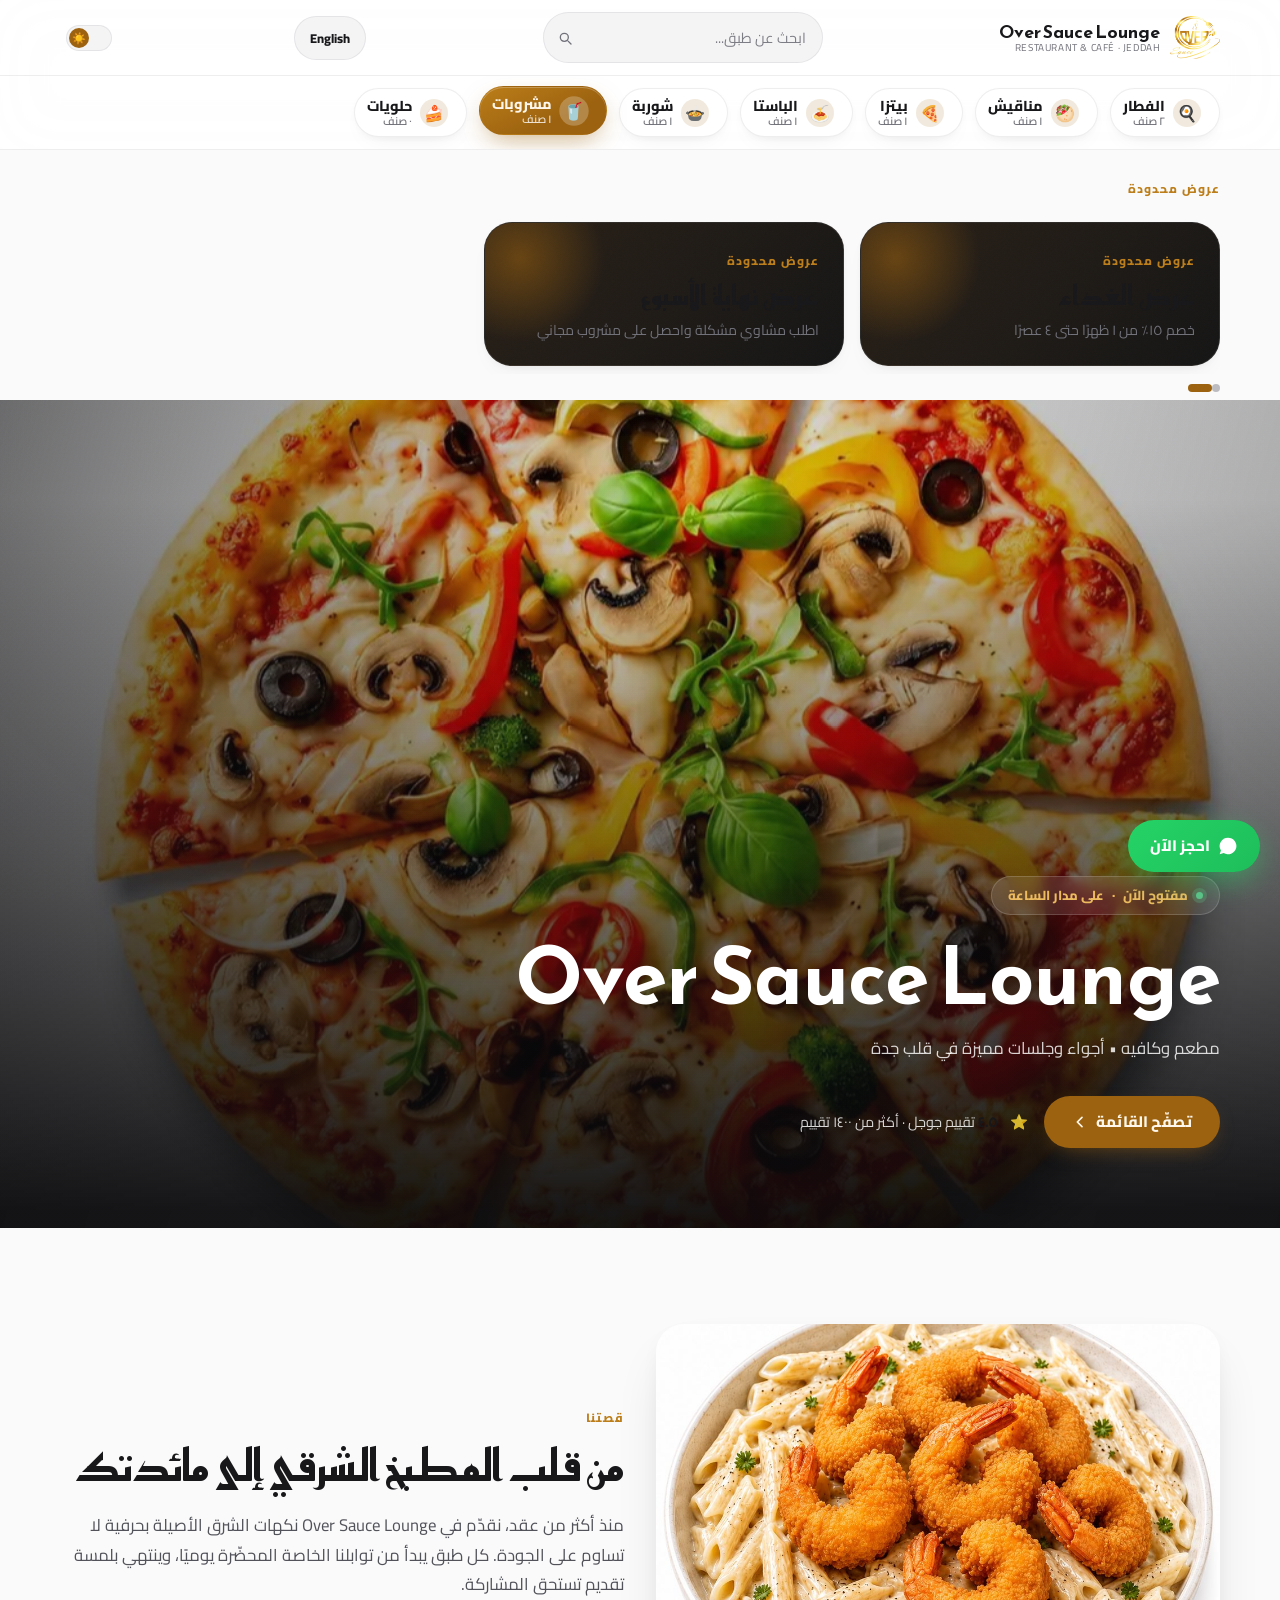
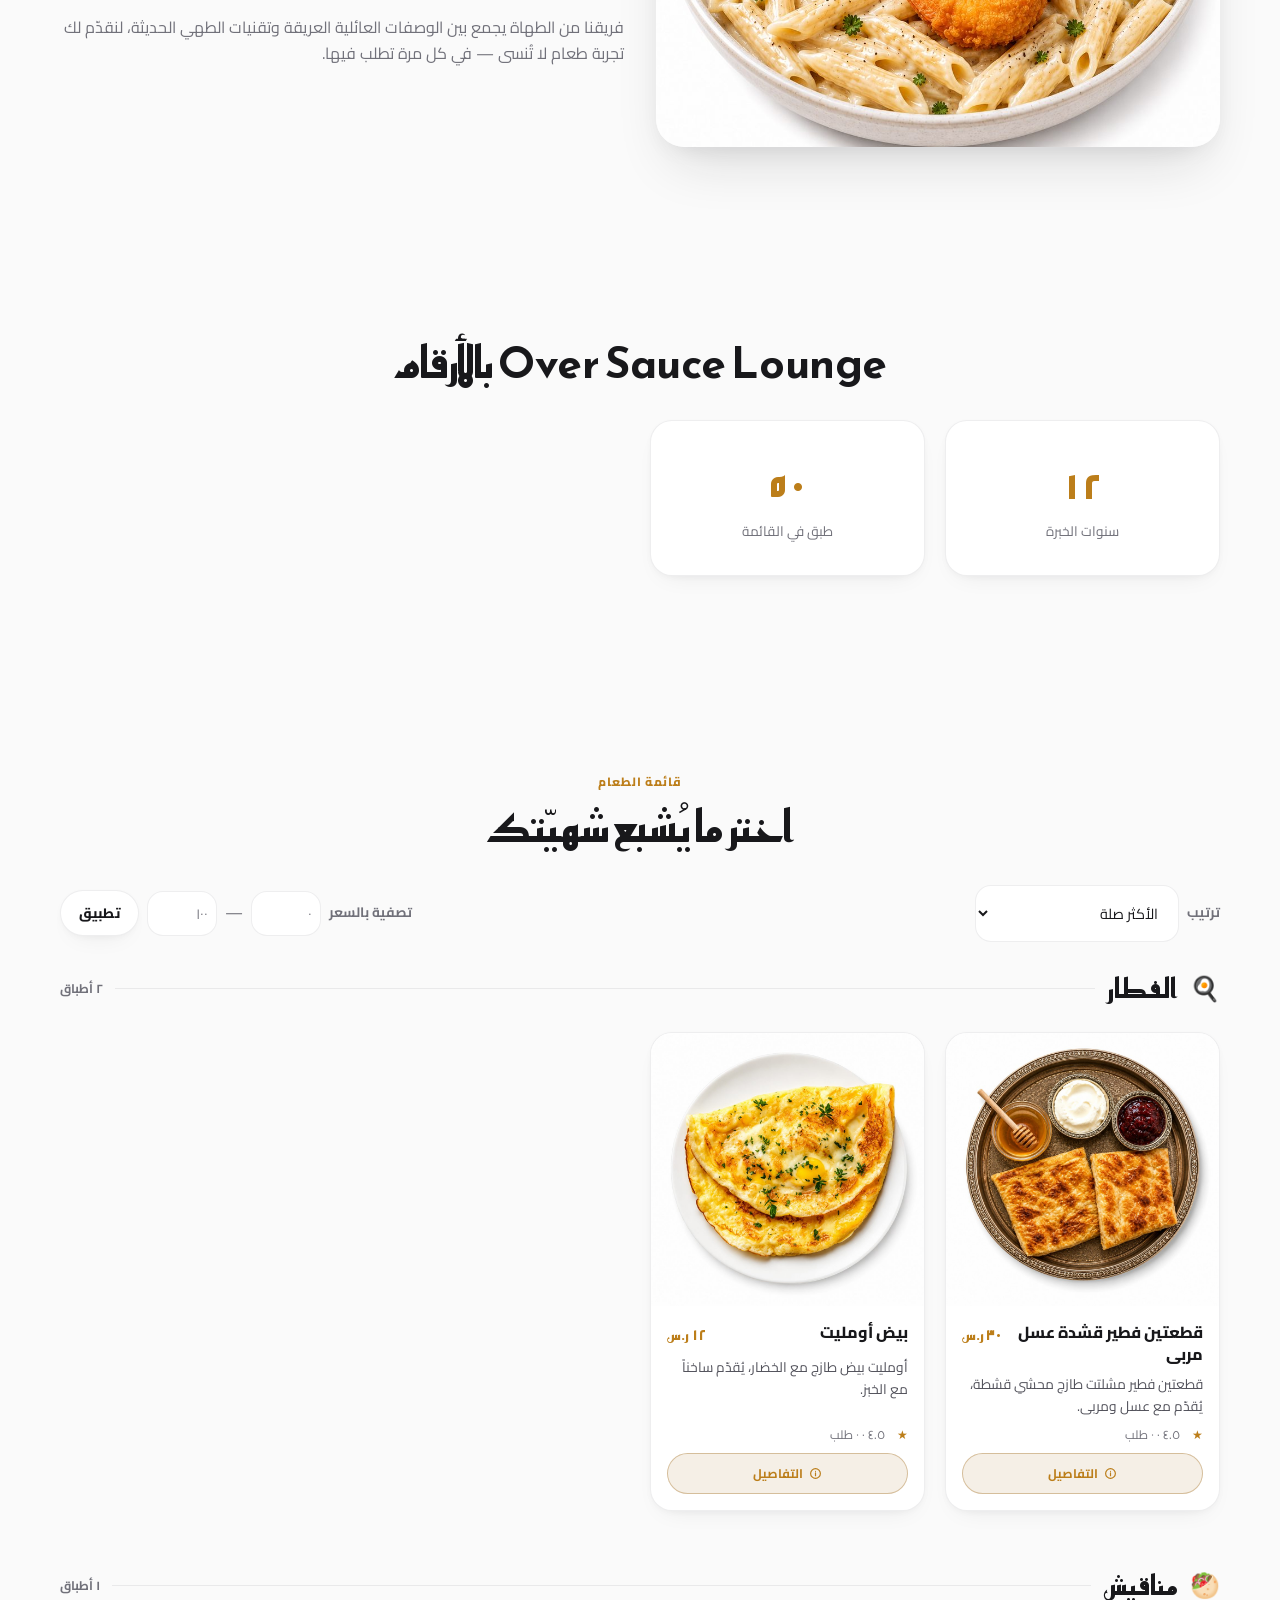
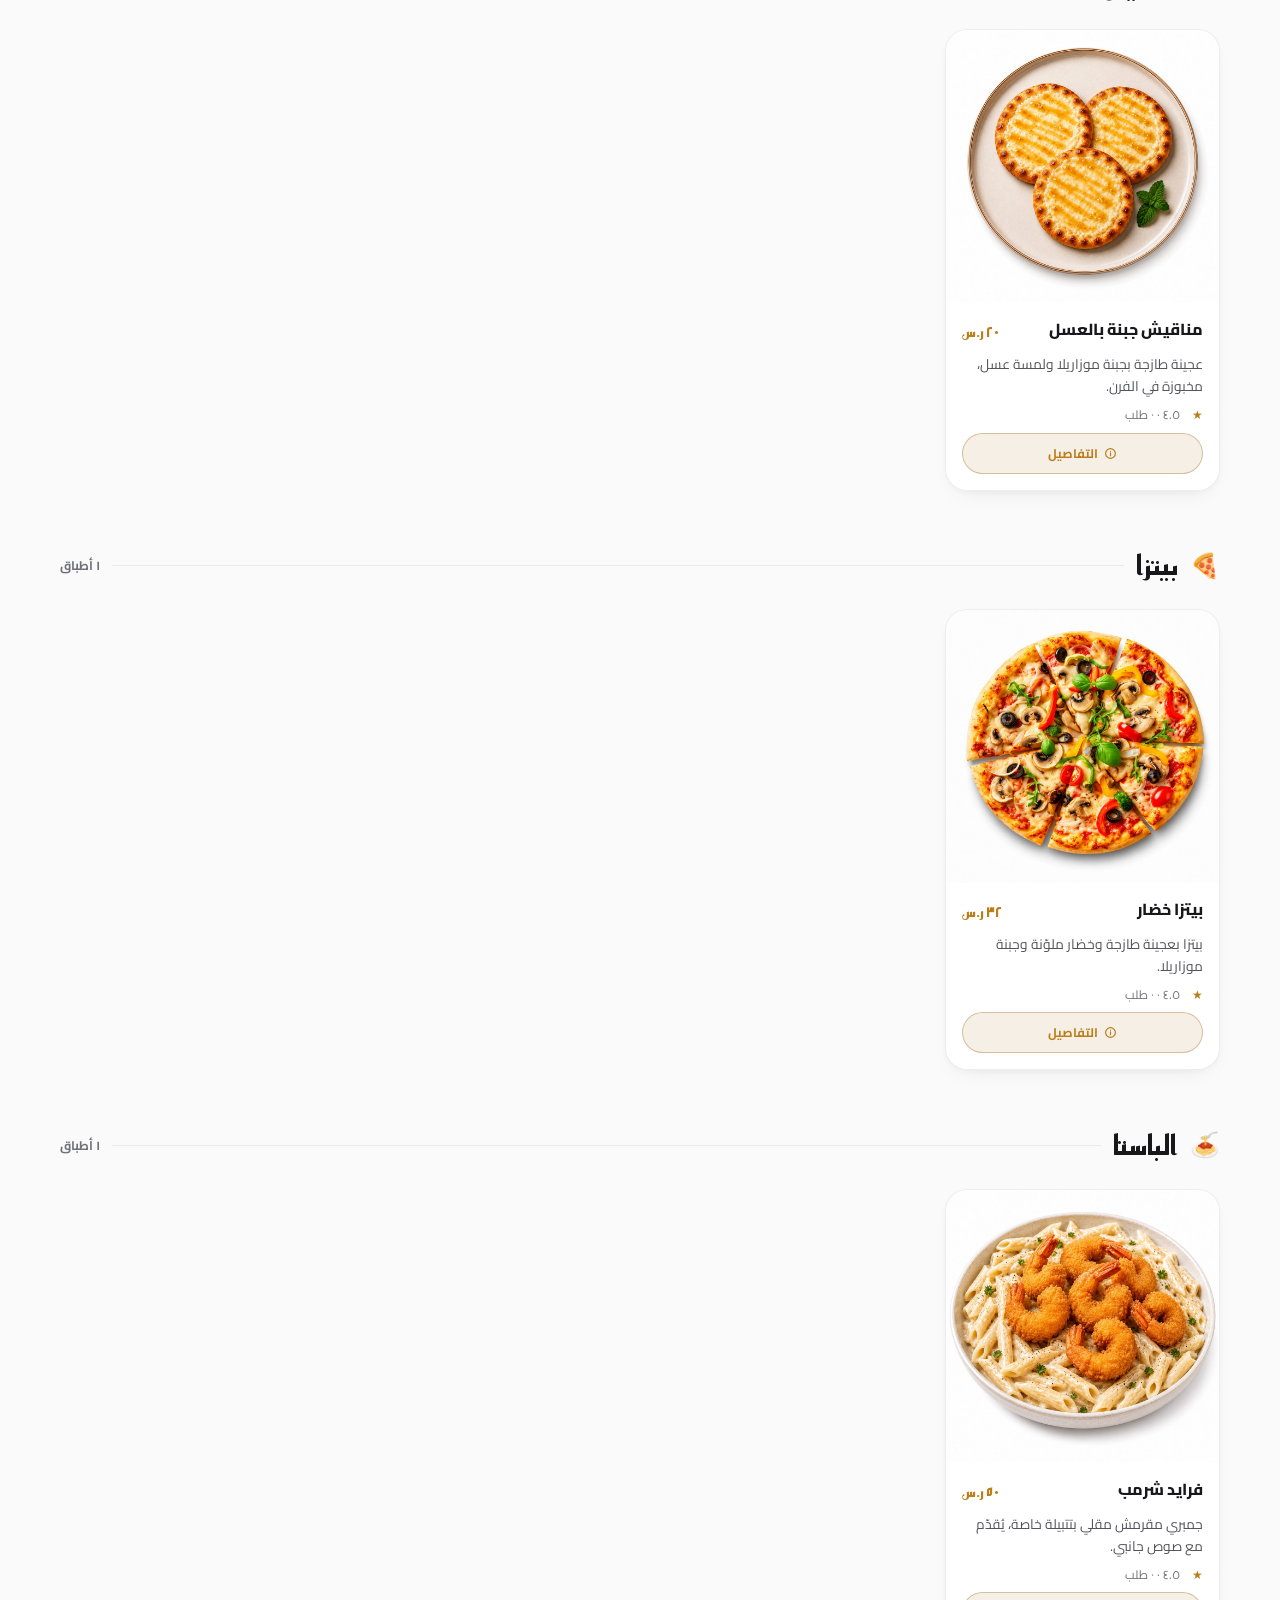
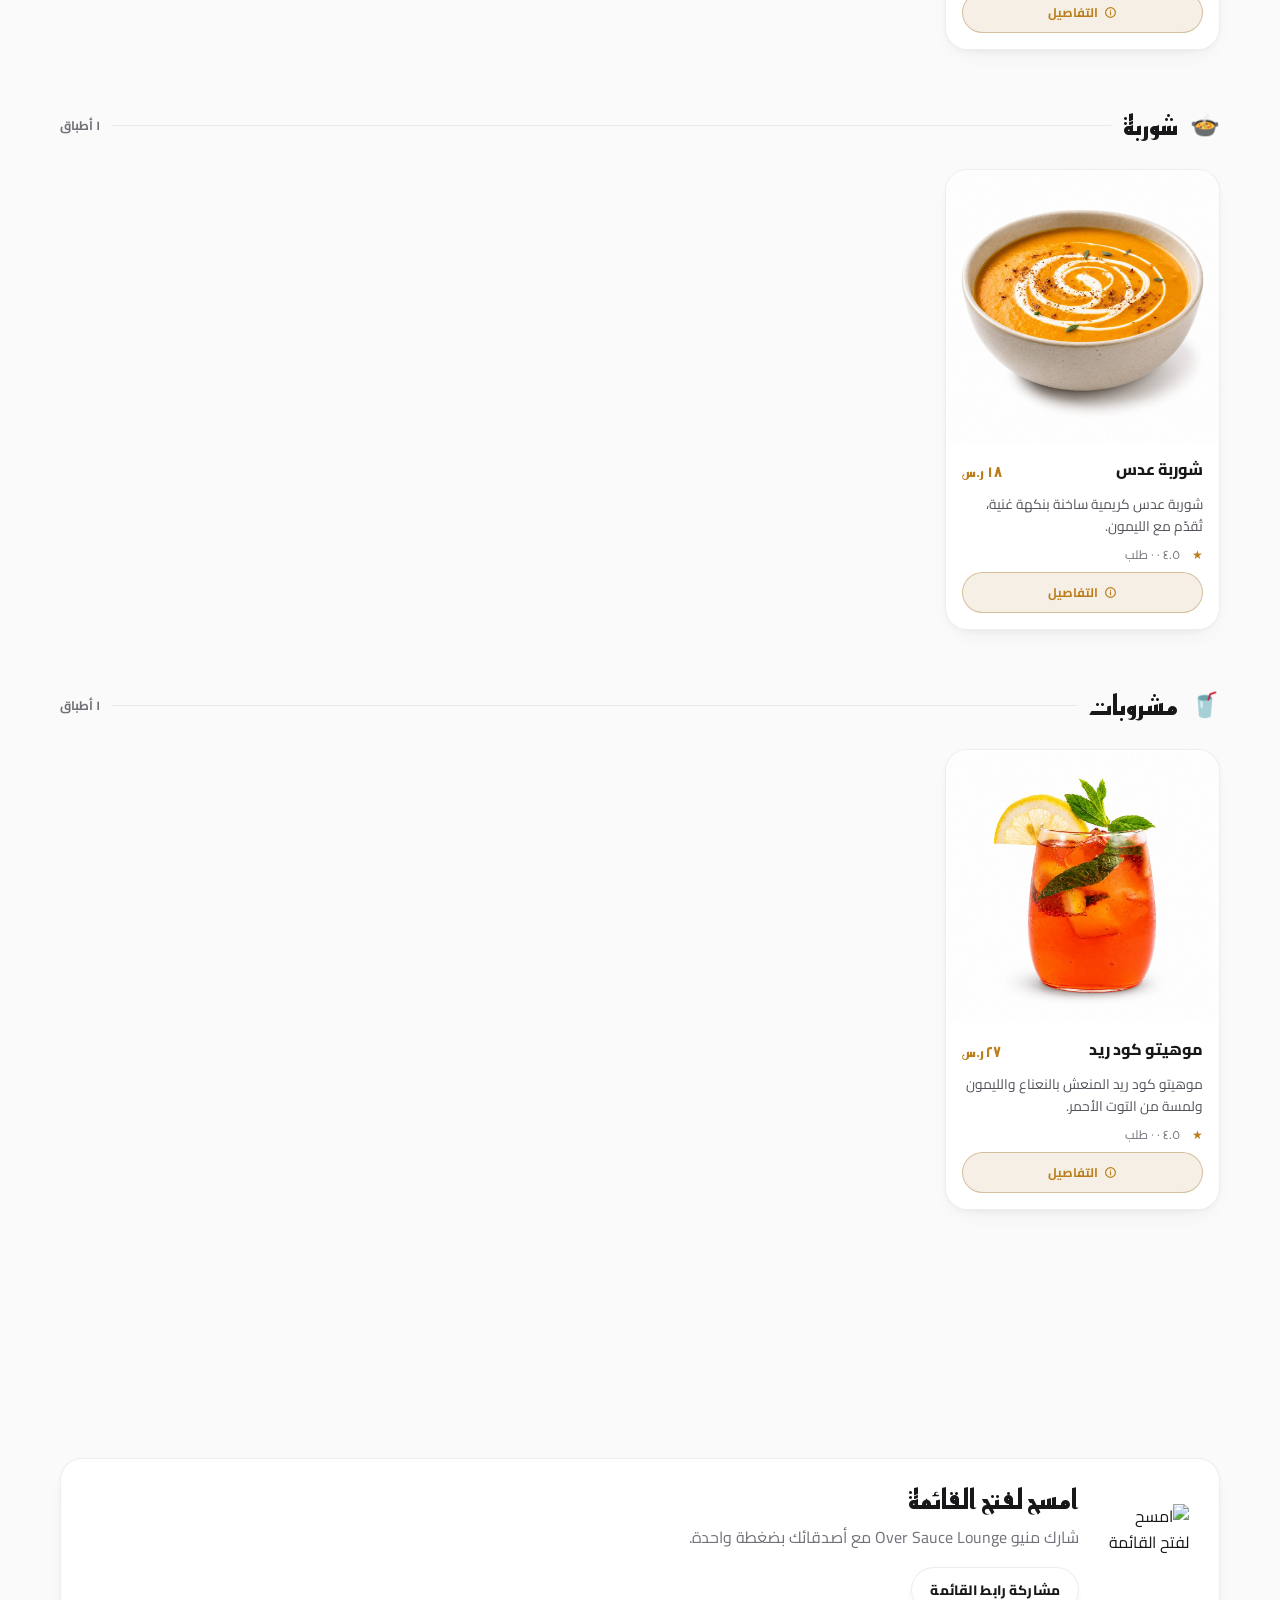
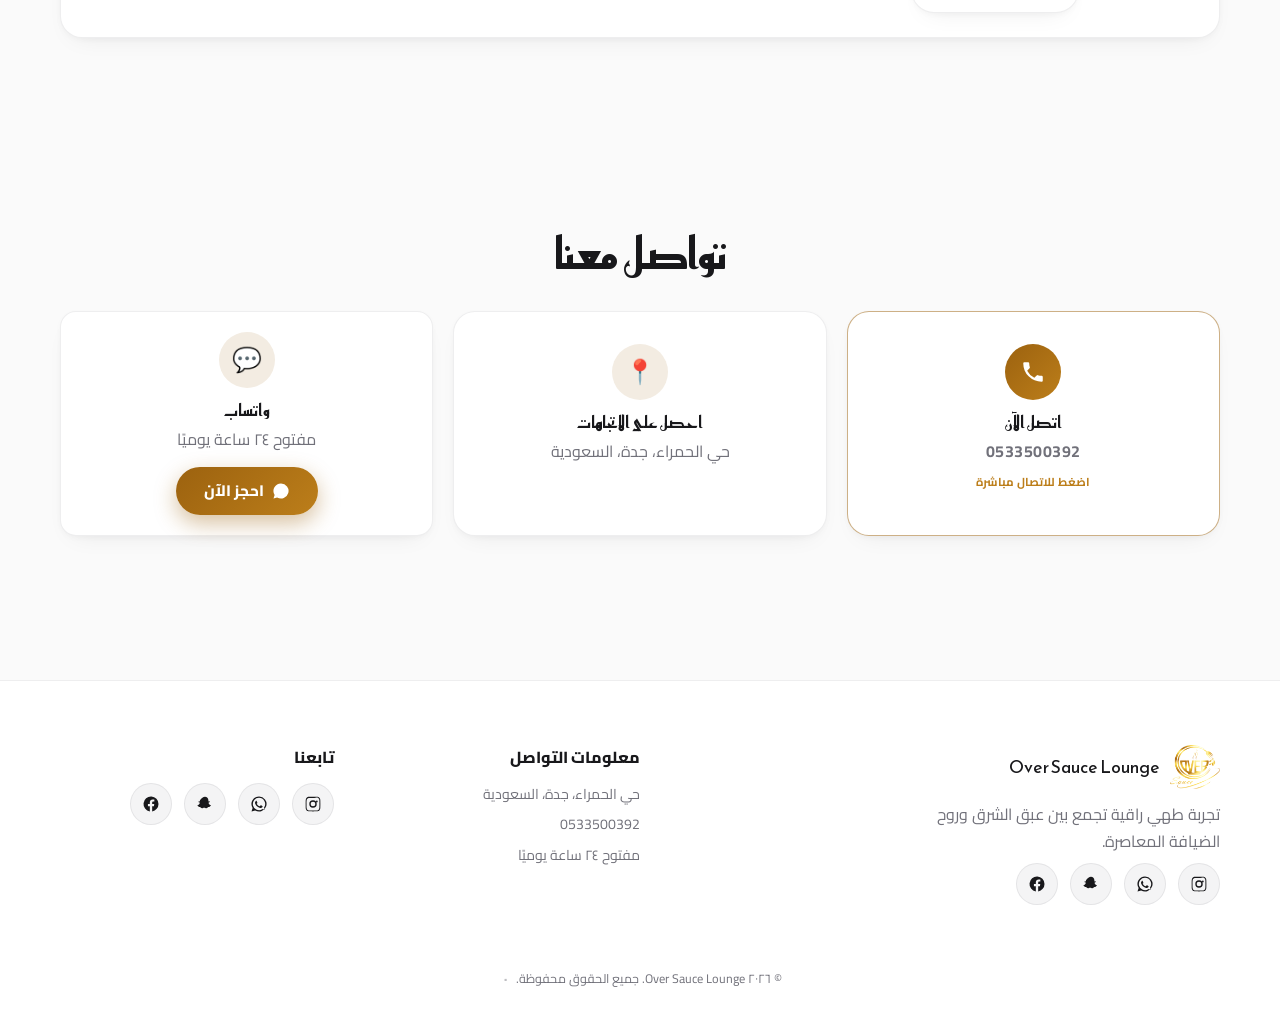
==== commit beefad82: "Add files via upload" ====
--- a/index.html
+++ b/index.html
@@ -150,7 +150,7 @@
   <!-- ============================================================
        BEST SELLERS (رُفِع لأعلى — أقوى محرّك للتحويل: الناس تطلب الأكثر مبيعًا)
        ============================================================ -->
-  <section class="section container">
+  <section class="section container" id="bestSellersSection">
     <h2 class="h2" style="margin-bottom:32px;" data-i18n="bestSellersTitle">الأفضل مبيعًا</h2>
     <div class="scroller-grid no-scrollbar" id="bestSellersGrid"></div>
   </section>
@@ -158,7 +158,7 @@
   <!-- ============================================================
        MOST ORDERED
        ============================================================ -->
-  <section class="section container" style="padding-top:0;">
+  <section class="section container" id="mostOrderedSection" style="padding-top:0;">
     <h2 class="h2" style="margin-bottom:32px;" data-i18n="mostOrderedTitle">الأكثر طلبًا</h2>
     <div class="scroller-grid no-scrollbar" id="mostOrderedGrid"></div>
   </section>
@@ -166,9 +166,8 @@
   <!-- ============================================================
        FEATURED PRODUCTS
        ============================================================ -->
-  <section class="section container" style="padding-top:0;">
-    <div class="seal-divider" style="margin-bottom:8px;"><span class="font-display" style="color:var(--copper-light); white-space:nowrap;" data-i18n="featuredTitle">أطباق مختارة لك</span></div>
-    <h2 class="h2" style="text-align:center; margin-bottom:32px;" data-i18n="featuredTitle">أطباق مختارة لك</h2>
+  <section class="section container" id="featuredSection" style="padding-top:0;">
+    <div class="seal-divider" style="margin-bottom:20px;"><span class="font-display" style="color:var(--copper-light); white-space:nowrap;" data-i18n="featuredTitle">أطباق مختارة لك</span></div>
     <div class="scroller-grid no-scrollbar" id="featuredGrid"></div>
   </section>
 
--- a/css/main.css
+++ b/css/main.css
@@ -405,6 +405,7 @@
 .badge{ font-weight: 800; font-size: 11px; letter-spacing: 0.02em; padding: 5px 11px; border-radius: var(--radius-full); box-shadow: 0 4px 12px -3px rgba(0,0,0,0.25); }
 .badge-new{ background: linear-gradient(135deg,#34A06A,#1F7A4A); color:#fff; }
 .badge-best{ background: linear-gradient(135deg,var(--copper-light),var(--copper)); color:#FFF7EC; }
+.badge-top{ background: linear-gradient(135deg,#8E6BC4,#6A4BA0); color:#fff; }
 .badge-spicy{ background: linear-gradient(135deg,#E25B43,#B83A24); color:#fff; }
 .badge-sale{ background: linear-gradient(135deg,#3B82A6,#27607E); color:#fff; }
 .badge-outofstock{ background: rgba(0,0,0,0.7); color:#fff; }
@@ -552,9 +553,21 @@
    15. MODALS (checkout / product detail)
    --------------------------------------------------------------------- */
 .modal-panel{
-  width: 100%; max-height: 92vh; overflow-y: hidden;
+  width: 100%; overflow-y: hidden;
+  /* الارتفاع بوحدة vh كان يتجاوز المساحة المرئية فعليًا على متصفحات
+     الموبايل عند ظهور شريط العنوان، فيخرج رأس الشاشة (وزر الإغلاق)
+     خارج حدود الشاشة — وهذا سبب "أحيانًا يظهر وأحيانًا يختفي".
+     وحدة dvh تراعي شريط العنوان ديناميكيًا، مع vh كبديل للمتصفحات القديمة. */
+  max-height: 85vh;
+  max-height: 85dvh;
   background: var(--ink);
   transition: transform .45s cubic-bezier(.16,1,.3,1), opacity .35s ease;
+}
+/* رأس الشاشة يبقى مثبّتًا أعلى اللوحة دائمًا — زر الإغلاق (X) في متناول
+   المستخدم مهما طال المحتوى أو تغيّر ارتفاع الشاشة. */
+#productScrim .modal-header{
+  position: sticky; top: 0; z-index: 5;
+  background: var(--ink);
 }
 .modal-panel.modal-sheet{ border-radius: var(--radius-xl) var(--radius-xl) 0 0; }
 /* عند نشاط الخلفية، تُعرض لوحة المودال دائمًا في مكانها — ضمان قاطع
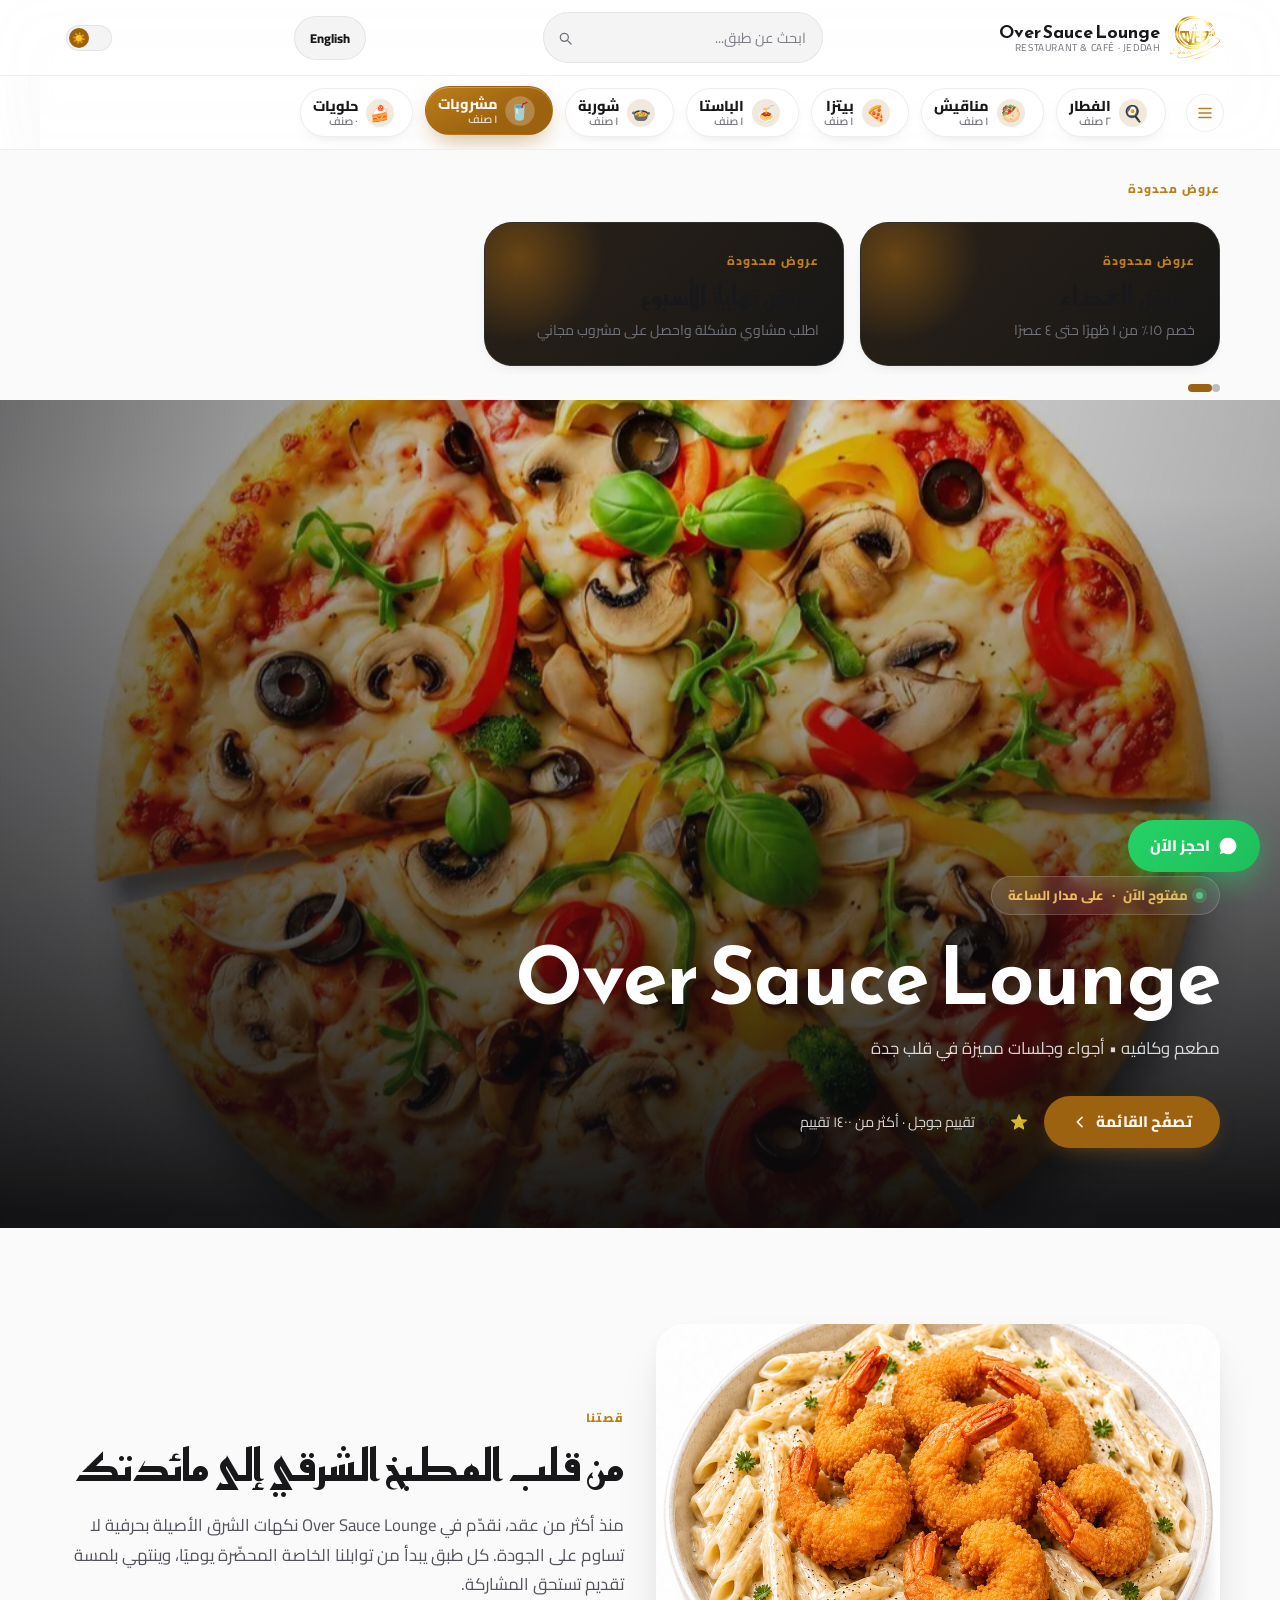
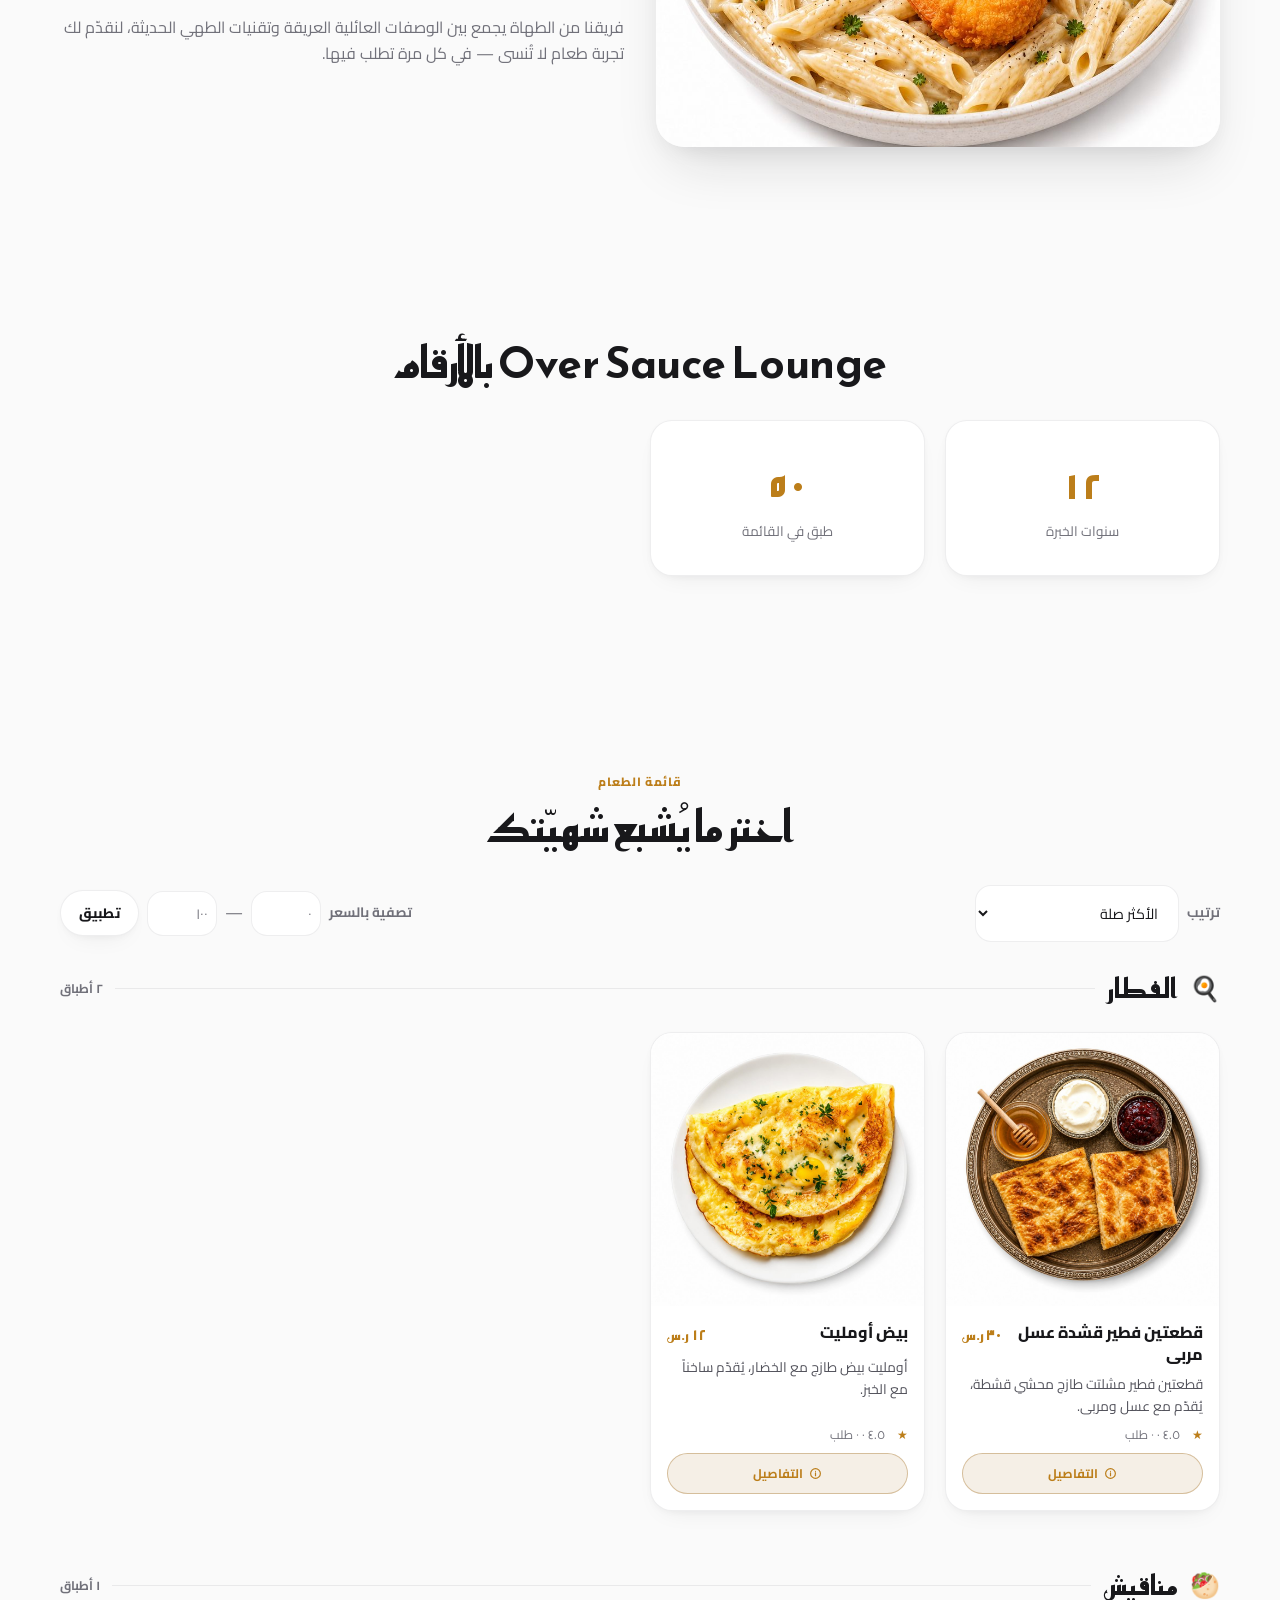
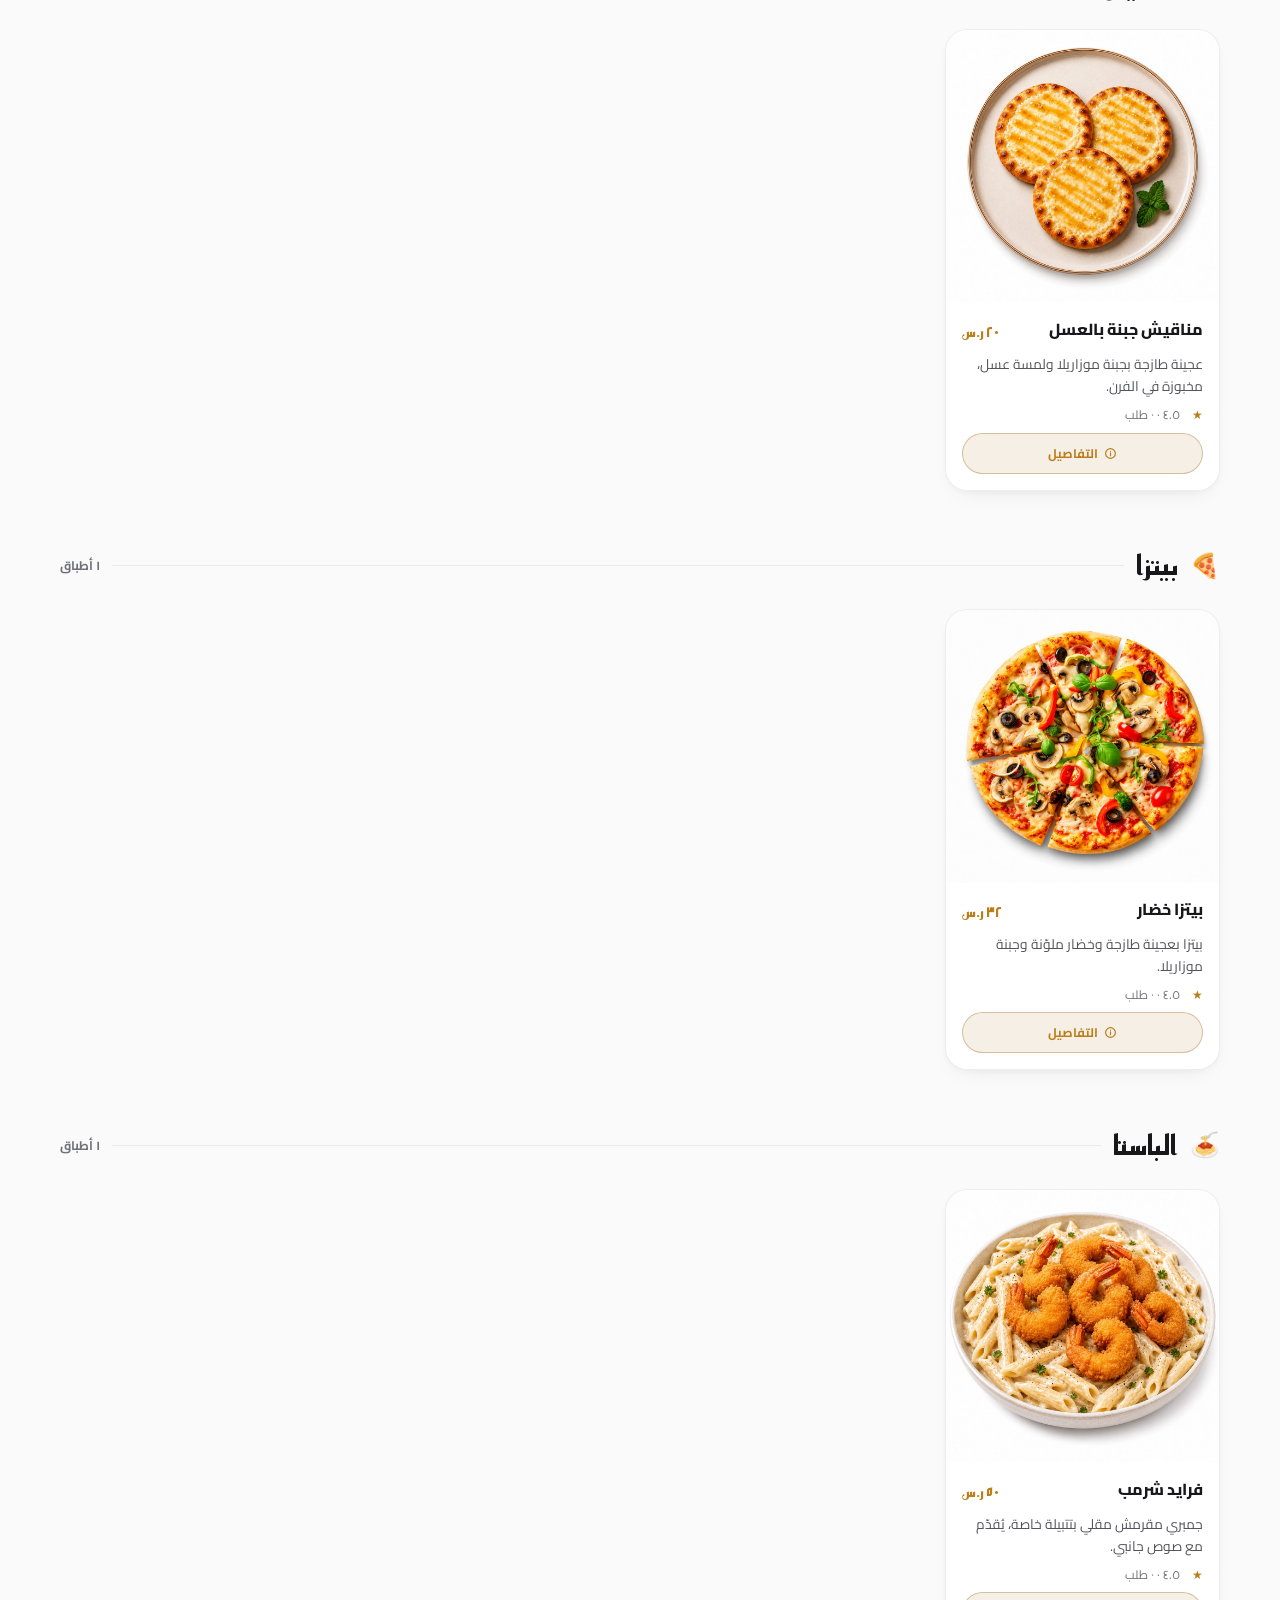
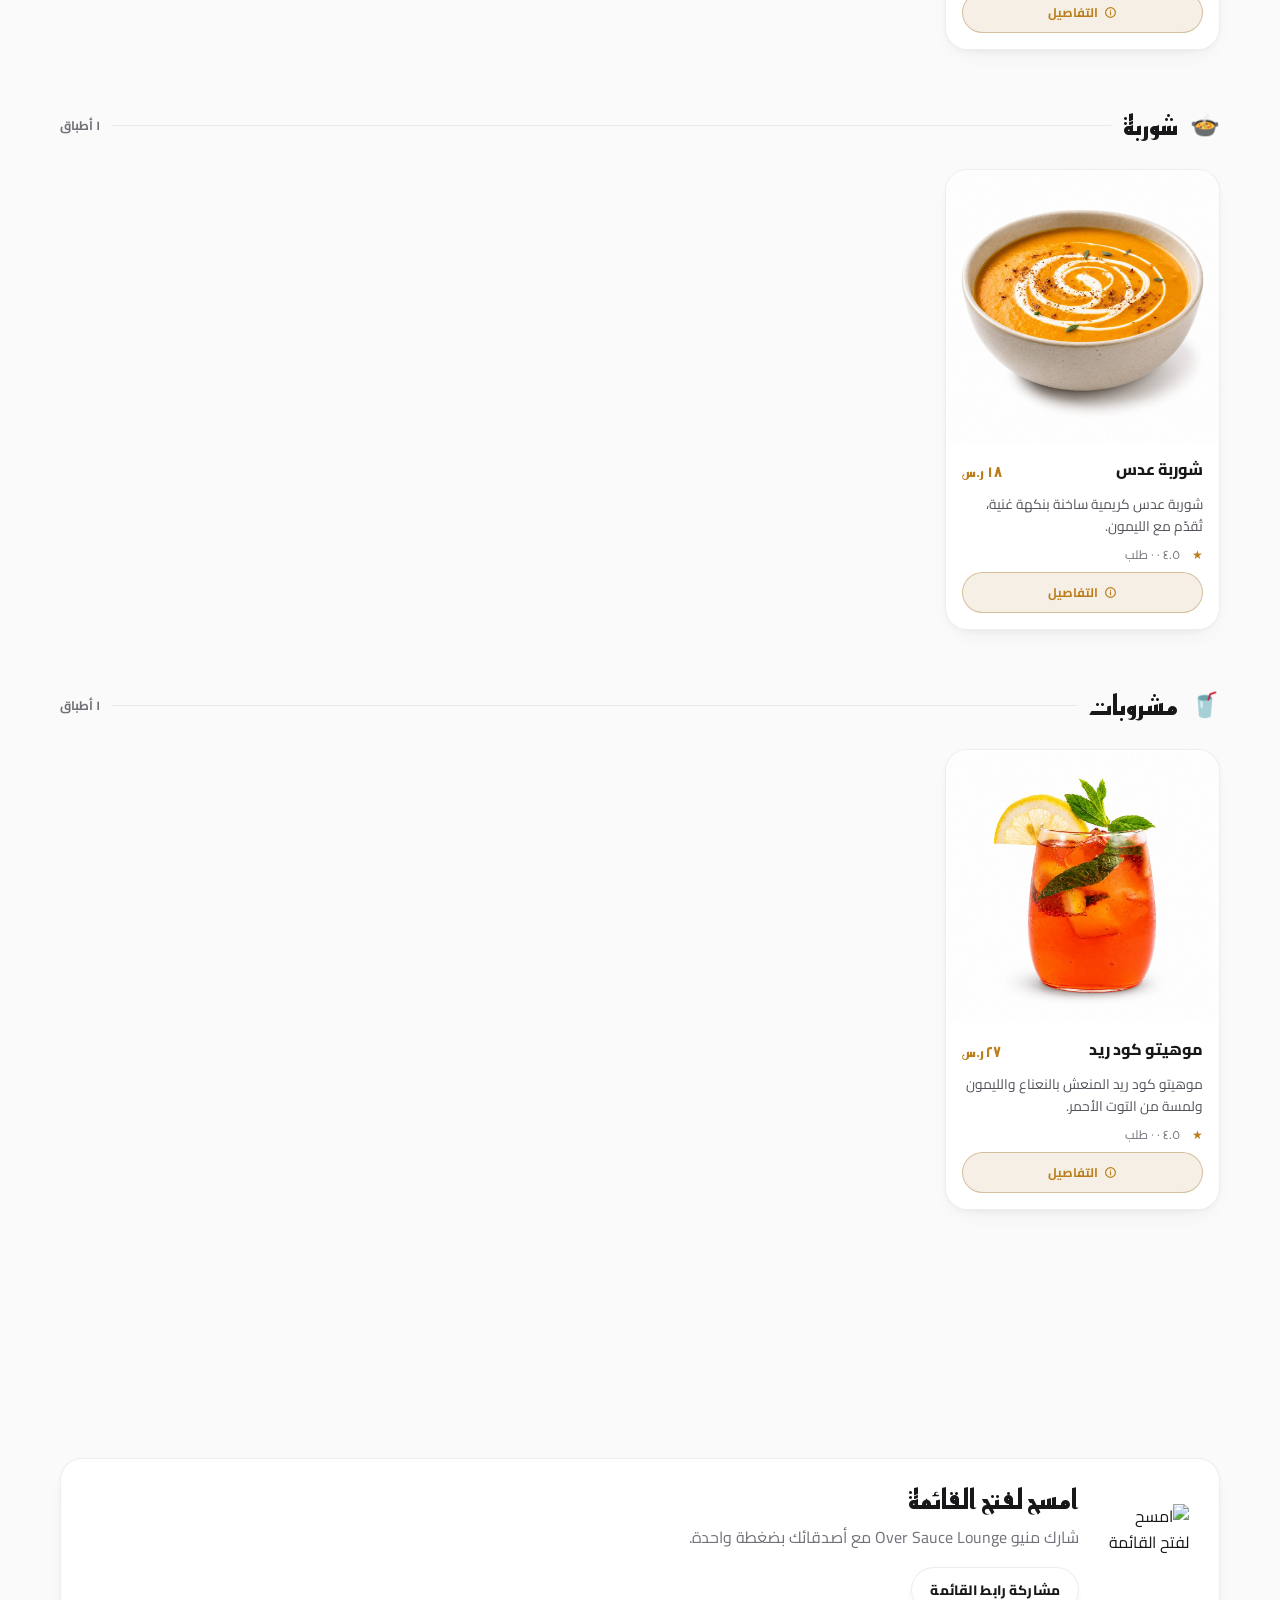
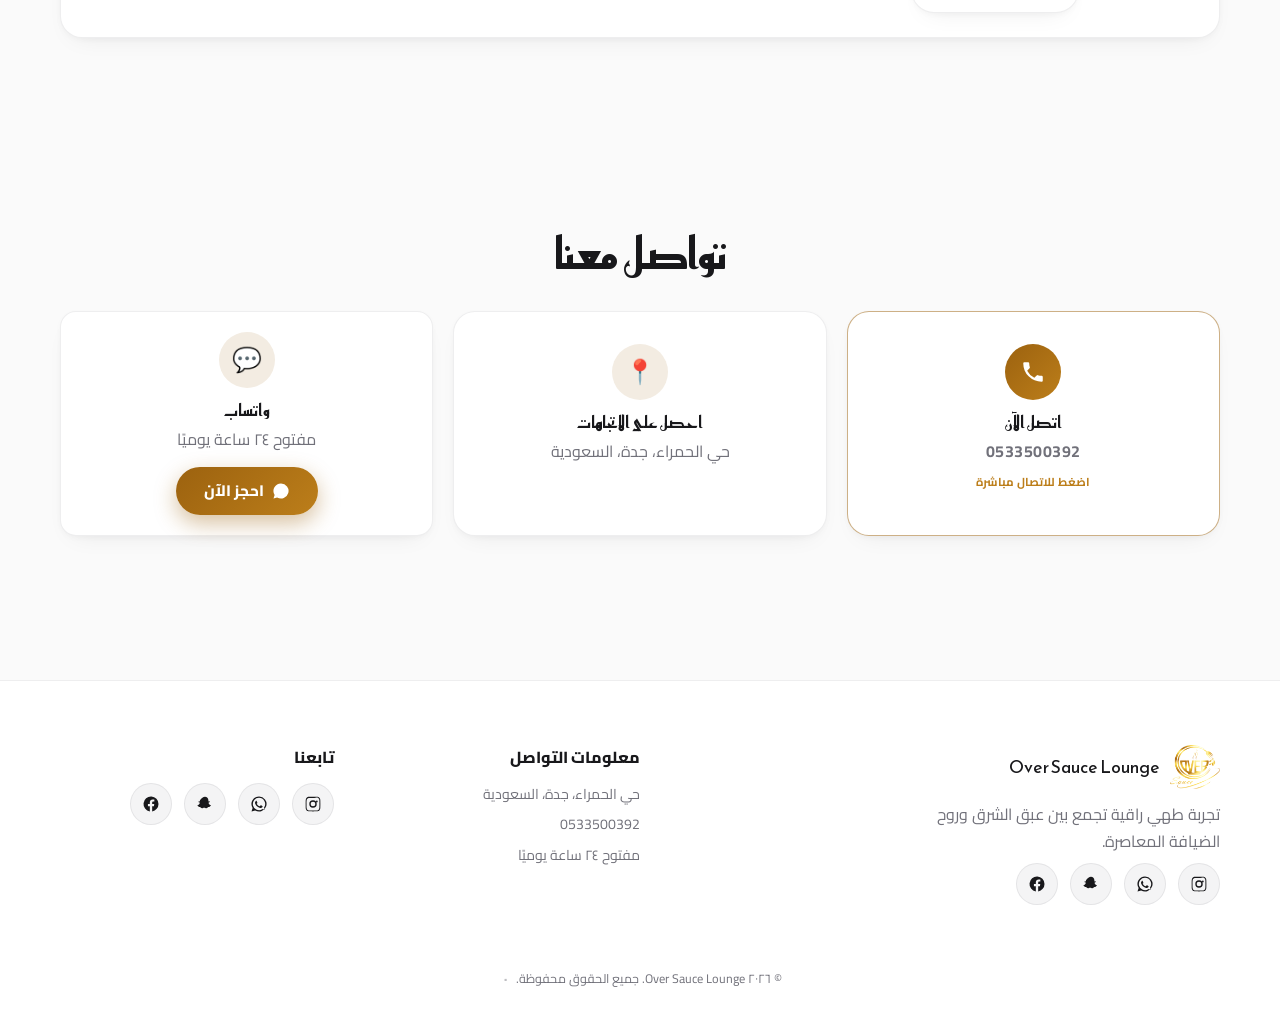
==== commit af8c5c30: "Add files via upload" ====
--- a/index.html
+++ b/index.html
@@ -96,10 +96,26 @@
     </div>
 
     <nav class="category-nav" aria-label="فئات القائمة">
+      <button id="allCategoriesBtn" class="all-cats-btn" type="button" aria-label="عرض كل الأقسام" aria-expanded="false">
+        <svg width="18" height="18" viewBox="0 0 24 24" fill="none" stroke="currentColor" stroke-width="2.2" aria-hidden="true"><path stroke-linecap="round" d="M4 6h16M4 12h16M4 18h16"/></svg>
+      </button>
       <div id="categoryNav" class="category-scroller no-scrollbar" role="tablist"></div>
     </nav>
   </div>
 </header>
+
+<!-- قائمة كل الأقسام (تفتح من زر الأقسام) -->
+<div id="allCatsScrim" class="all-cats-scrim hidden">
+  <div class="all-cats-panel" role="dialog" aria-modal="true" aria-label="كل الأقسام">
+    <div class="all-cats-head">
+      <span class="font-display" data-i18n="allCategories">كل الأقسام</span>
+      <button id="allCatsCloseBtn" class="icon-btn tap-44" type="button" aria-label="إغلاق">
+        <svg width="16" height="16" viewBox="0 0 24 24" fill="none" stroke="currentColor" aria-hidden="true"><path stroke-linecap="round" stroke-linejoin="round" stroke-width="2.2" d="M6 18L18 6M6 6l12 12"/></svg>
+      </button>
+    </div>
+    <div id="allCatsList" class="all-cats-list"></div>
+  </div>
+</div>
 
 <main id="main">
 
--- a/css/main.css
+++ b/css/main.css
@@ -292,9 +292,70 @@
 .lang-btn:hover{ border-color: color-mix(in srgb, var(--copper) 40%, transparent); background: var(--ink-soft); }
 
 /* Category nav — premium scroller with circular icon chips */
-.category-nav{ border-top: 1px solid var(--line); }
+.category-nav{
+  border-top: 1px solid var(--line);
+  display: flex; align-items: center; gap: 0;
+  position: relative;
+}
+/* المحتوى يتوسّط على الشاشات العريضة، بينما يبقى الخط الفاصل ممتدًا
+   بعرض الهيدر كاملًا (وضع العرض الأقصى على العنصر نفسه كان يقطع الخط). */
+@media (min-width: 1240px){
+  .category-nav{ padding-inline: calc((100% - 1200px) / 2); }
+}
+
+/* زر "كل الأقسام" — ثابت لا ينزلق مع الشريط، يحل مشكلة عدم انتباه
+   العميل لوجود أقسام خارج حدود الشاشة. */
+.all-cats-btn{
+  flex-shrink: 0; margin-inline-start: var(--space-4);
+  width: 38px; height: 38px; border-radius: 50%;
+  display: flex; align-items: center; justify-content: center;
+  background: var(--ink-soft); border: 1px solid var(--line);
+  color: var(--copper-light); cursor: pointer;
+  transition: background .2s, border-color .2s;
+}
+.all-cats-btn:hover{ background: var(--copper); border-color: var(--copper); color: #fff; }
+
+/* تدرّج خفيف عند حافة الشريط يوحي بوجود أقسام إضافية للتمرير */
+.category-nav::after{
+  content: ""; position: absolute; inset-inline-end: 0; top: 0; bottom: 0;
+  width: 40px; pointer-events: none;
+  /* يطابق شفافية الهيدر تمامًا حتى لا يظهر كشريحة معتمة فوق خلفية شفافة */
+  background: linear-gradient(to left, color-mix(in srgb, var(--ink) 78%, transparent), transparent);
+}
+html[dir="ltr"] .category-nav::after{ background: linear-gradient(to right, color-mix(in srgb, var(--ink) 78%, transparent), transparent); }
+
+/* لوحة كل الأقسام */
+.all-cats-scrim{
+  position: fixed; inset: 0; z-index: 9998;
+  background: rgba(0,0,0,0.55); display: flex; align-items: flex-start; justify-content: center;
+  padding: 80px var(--space-5) var(--space-5);
+}
+.all-cats-panel{
+  width: 100%; max-width: 440px; max-height: 70vh; max-height: 70dvh;
+  background: var(--ink); border: 1px solid var(--line);
+  border-radius: var(--radius-xl); overflow: hidden;
+  display: flex; flex-direction: column;
+  box-shadow: 0 20px 50px -12px rgba(0,0,0,0.5);
+}
+.all-cats-head{
+  display: flex; align-items: center; justify-content: space-between;
+  padding: var(--space-4) var(--space-5);
+  border-bottom: 1px solid var(--line); flex-shrink: 0;
+  font-size: 1.05rem; color: var(--copper-light);
+}
+.all-cats-list{ overflow-y: auto; padding: var(--space-3); }
+.all-cats-item{
+  width: 100%; display: flex; align-items: center; gap: var(--space-3);
+  padding: 12px var(--space-4); border-radius: var(--radius-md);
+  background: transparent; border: none; cursor: pointer;
+  color: var(--parchment); font-size: 0.92rem; font-weight: 700; text-align: start;
+  transition: background .2s;
+}
+.all-cats-item:hover{ background: var(--ink-soft); }
+.all-cats-item .cat-count{ margin-inline-start: auto; font-size: 0.76rem; color: var(--brass); font-weight: 400; }
+
 .category-scroller{
-  max-width: 1200px; margin-inline: auto; padding: var(--space-3) var(--space-5);
+  flex: 1; padding: var(--space-3) var(--space-5);
   display: flex; gap: var(--space-3); overflow-x: auto;
   scroll-snap-type: x proximity;
   /* يمنع التباس المتصفح بين السحب الأفقي (تصفّح الأقسام) والسكرول
@@ -668,7 +729,9 @@
 
 /* زر العودة لأعلى — يظهر بعد التمرير لأسفل، في الجهة المقابلة لزر الحجز */
 .back-to-top{
-  position: fixed; inset-inline-end: 20px; bottom: 88px; z-index: 59;
+  position: fixed; inset-inline-end: 20px; z-index: 59;
+  /* يراعي شريط الهوم في آيفونات بلا زر هوم — وإلا ركب فوق الشريط السفلي */
+  bottom: calc(88px + env(safe-area-inset-bottom, 0px));
   width: 46px; height: 46px; border-radius: 50%;
   display: flex; align-items: center; justify-content: center;
   background: var(--copper); color: #fff; border: none; cursor: pointer;
@@ -680,7 +743,7 @@
 .back-to-top:hover{ background: var(--copper-light); }
 @media (min-width: 640px){ .back-to-top{ bottom: 28px; } }
 
-.book-now-fab{ position: fixed; inset-inline-start: 20px; bottom: 88px; z-index: 60; display: inline-flex; align-items: center; gap: 8px; padding: 14px 22px; border-radius: 999px; background: linear-gradient(135deg, #25D366, #1ebe5b); color: #fff; font-weight: 800; font-size: 0.95rem; text-decoration: none; box-shadow: 0 10px 28px rgba(37,211,102,0.45); transition: transform .2s ease; }
+.book-now-fab{ position: fixed; inset-inline-start: 20px; bottom: calc(88px + env(safe-area-inset-bottom, 0px)); z-index: 60; display: inline-flex; align-items: center; gap: 8px; padding: 14px 22px; border-radius: 999px; background: linear-gradient(135deg, #25D366, #1ebe5b); color: #fff; font-weight: 800; font-size: 0.95rem; text-decoration: none; box-shadow: 0 10px 28px rgba(37,211,102,0.45); transition: transform .2s ease; }
 .book-now-fab:hover{ transform: scale(1.05); }
 @media (min-width: 640px){ .book-now-fab{ bottom: 28px; } }
 
@@ -698,7 +761,7 @@
 /* ---------------------------------------------------------------------
    18. TOASTS
    --------------------------------------------------------------------- */
-.toast-container{ position: fixed; bottom: 96px; inset-inline-start: 50%; transform: translateX(-50%); z-index: 95; display: flex; flex-direction: column; align-items: center; gap: var(--space-2); padding-inline: var(--space-4); width: 100%; max-width: 380px; }
+.toast-container{ position: fixed; bottom: calc(96px + env(safe-area-inset-bottom, 0px)); inset-inline-start: 50%; transform: translateX(-50%); z-index: 95; display: flex; flex-direction: column; align-items: center; gap: var(--space-2); padding-inline: var(--space-4); width: 100%; max-width: 380px; }
 html[dir="rtl"] .toast-container{ transform: translateX(50%); }
 @media (min-width: 640px){ .toast-container{ bottom: 32px; } }
 .toast{ width: 100%; border-radius: var(--radius-md); padding: 13px 16px; display: flex; align-items: center; gap: var(--space-3); background: var(--ink-soft); border: 1px solid var(--line); box-shadow: var(--shadow-deep); }
@@ -759,7 +822,7 @@
     box-shadow: 0 -8px 28px -16px rgba(24,24,27,0.20);
   }
   
-  body{ padding-bottom: 66px; }
+  body{ padding-bottom: calc(66px + env(safe-area-inset-bottom, 0px)); }
 }
 .promo-dot{ width: 8px; height: 8px; border-radius: 50%; padding: 0; cursor: pointer; border: none;
   background: color-mix(in srgb, var(--brass) 45%, transparent); transition: width .3s, background .3s; }
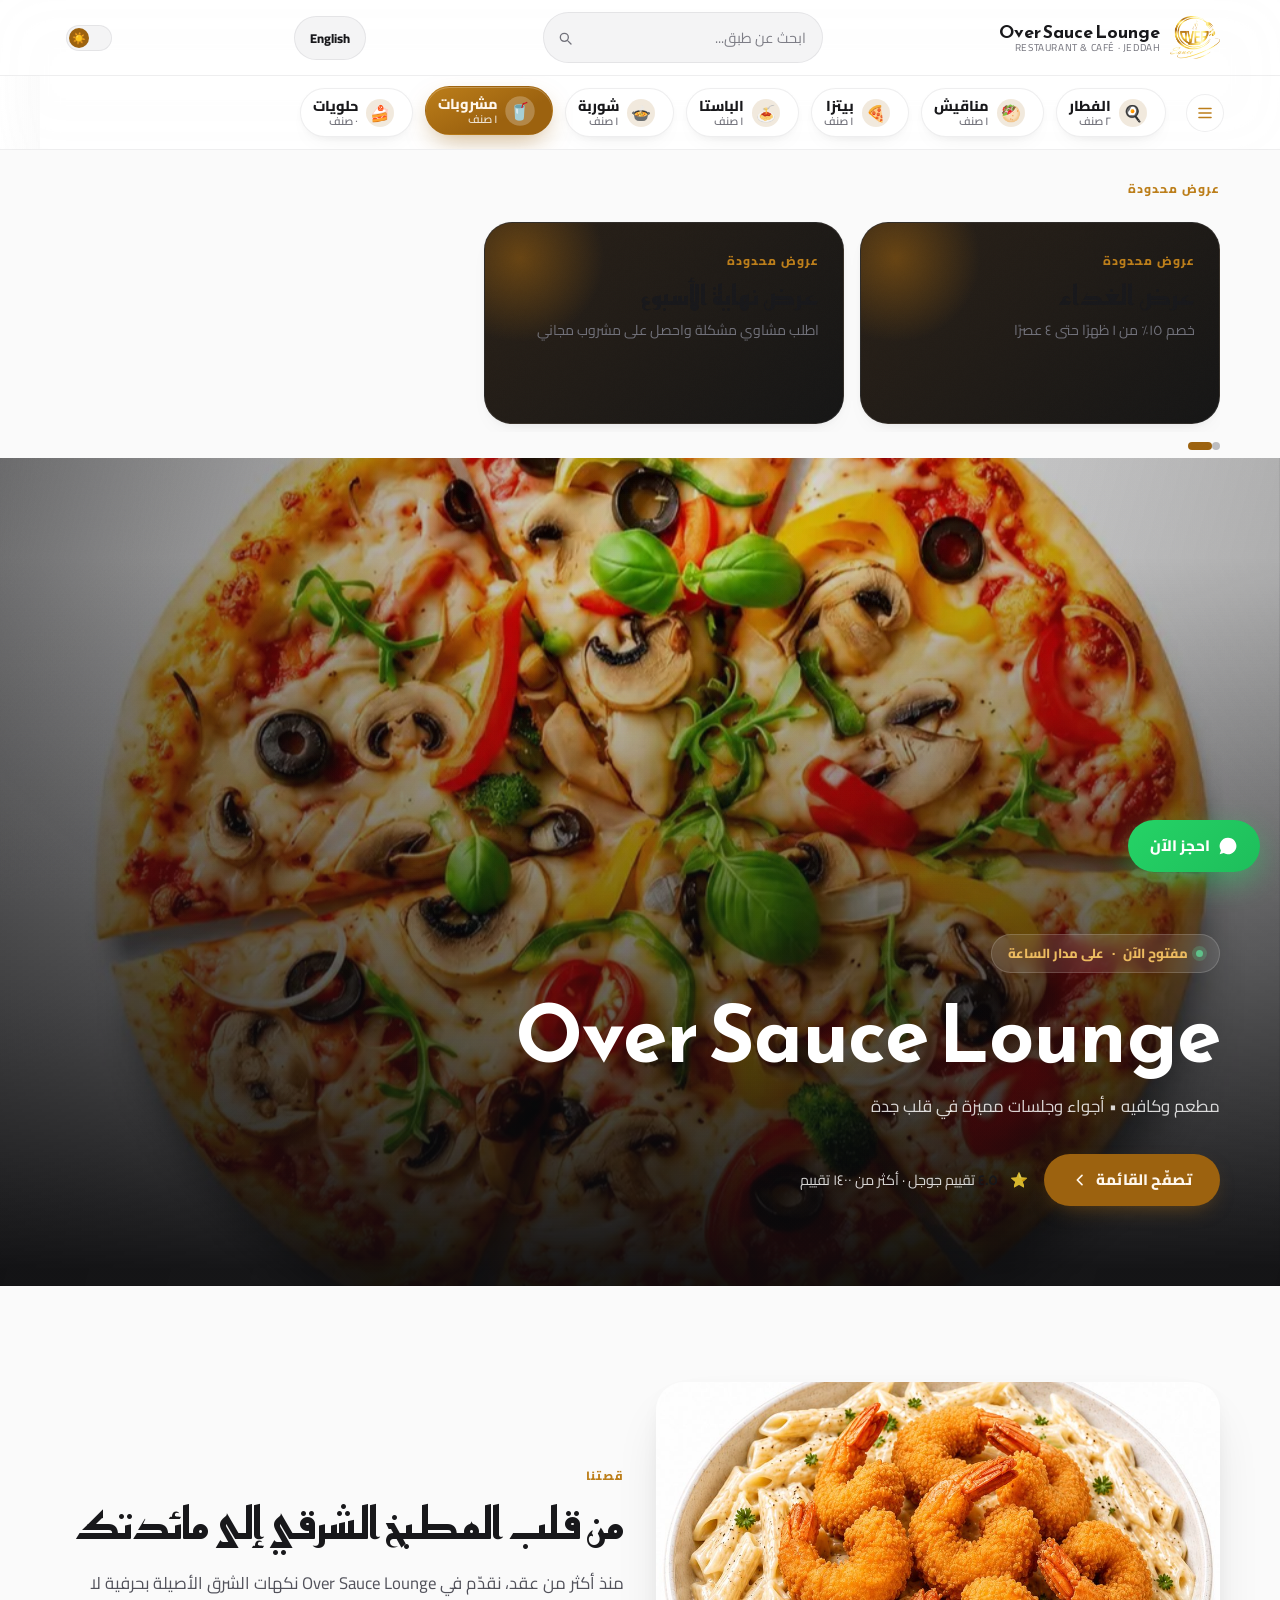
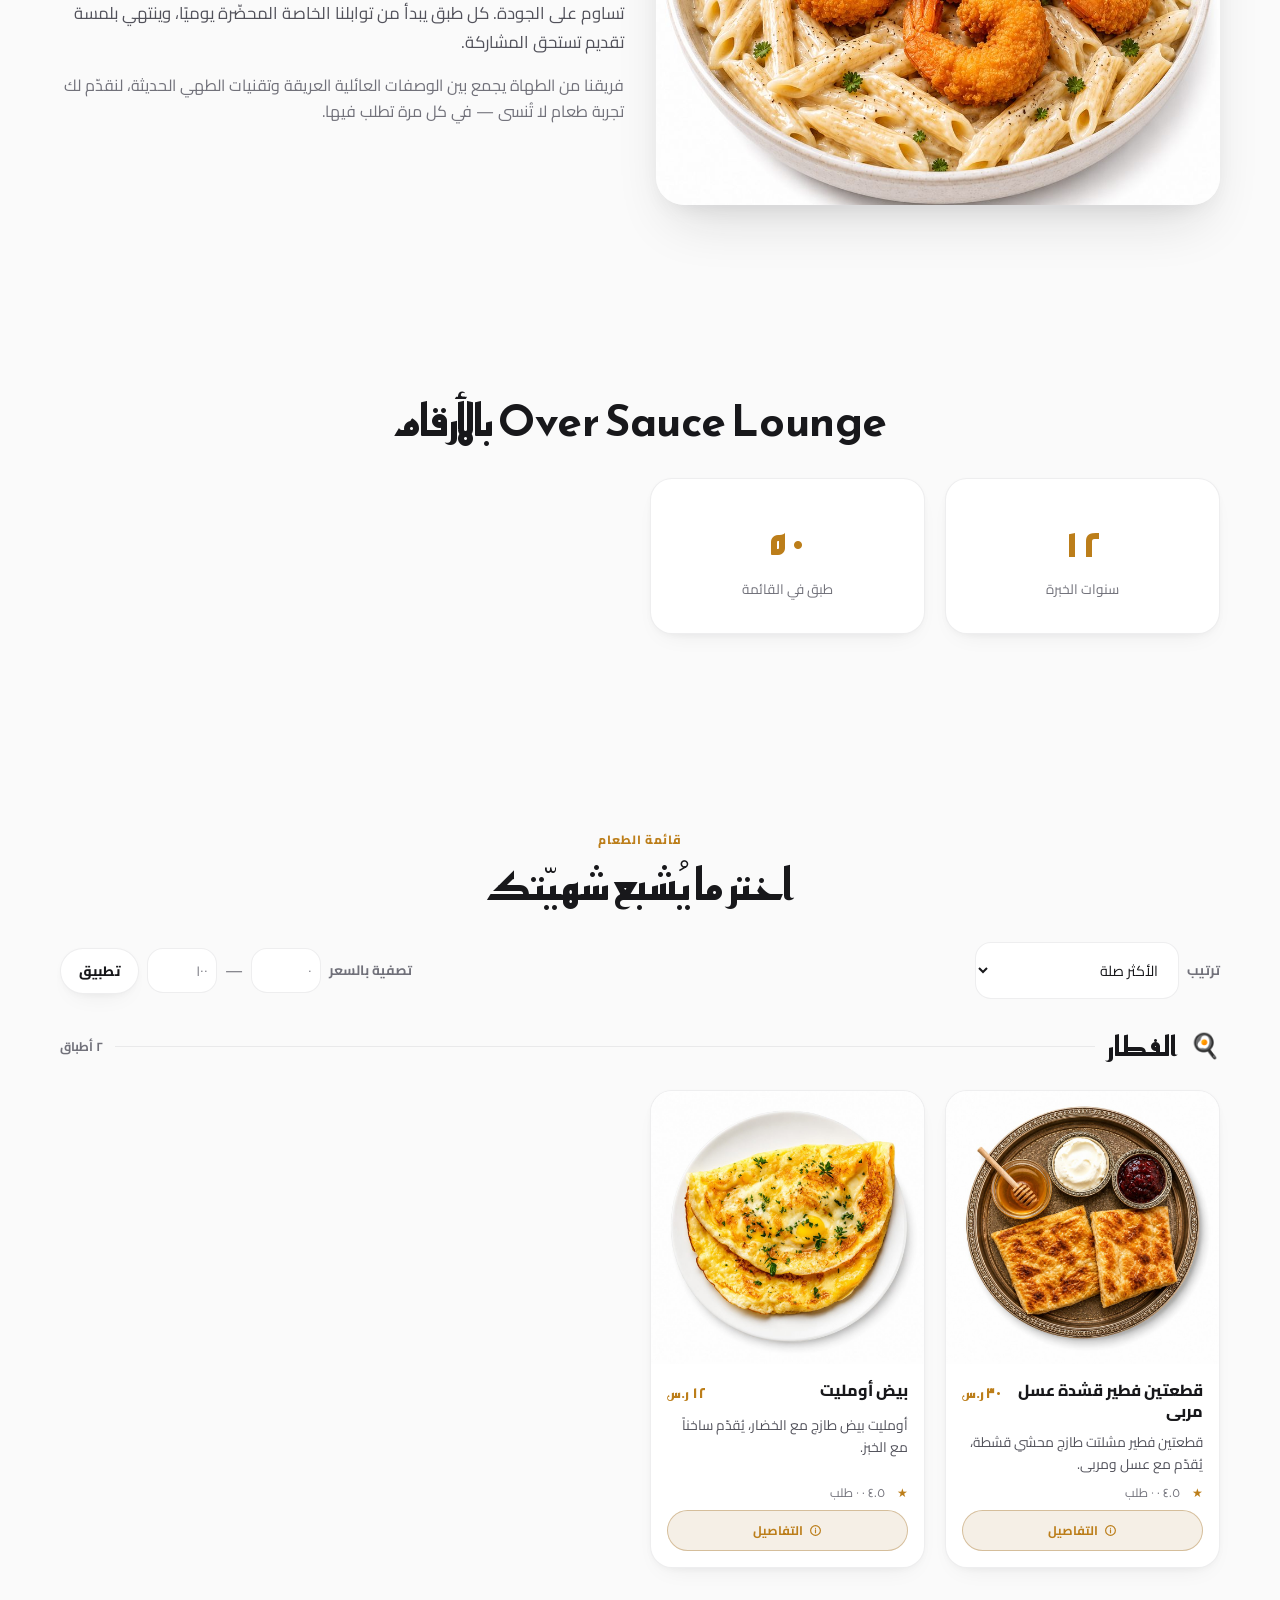
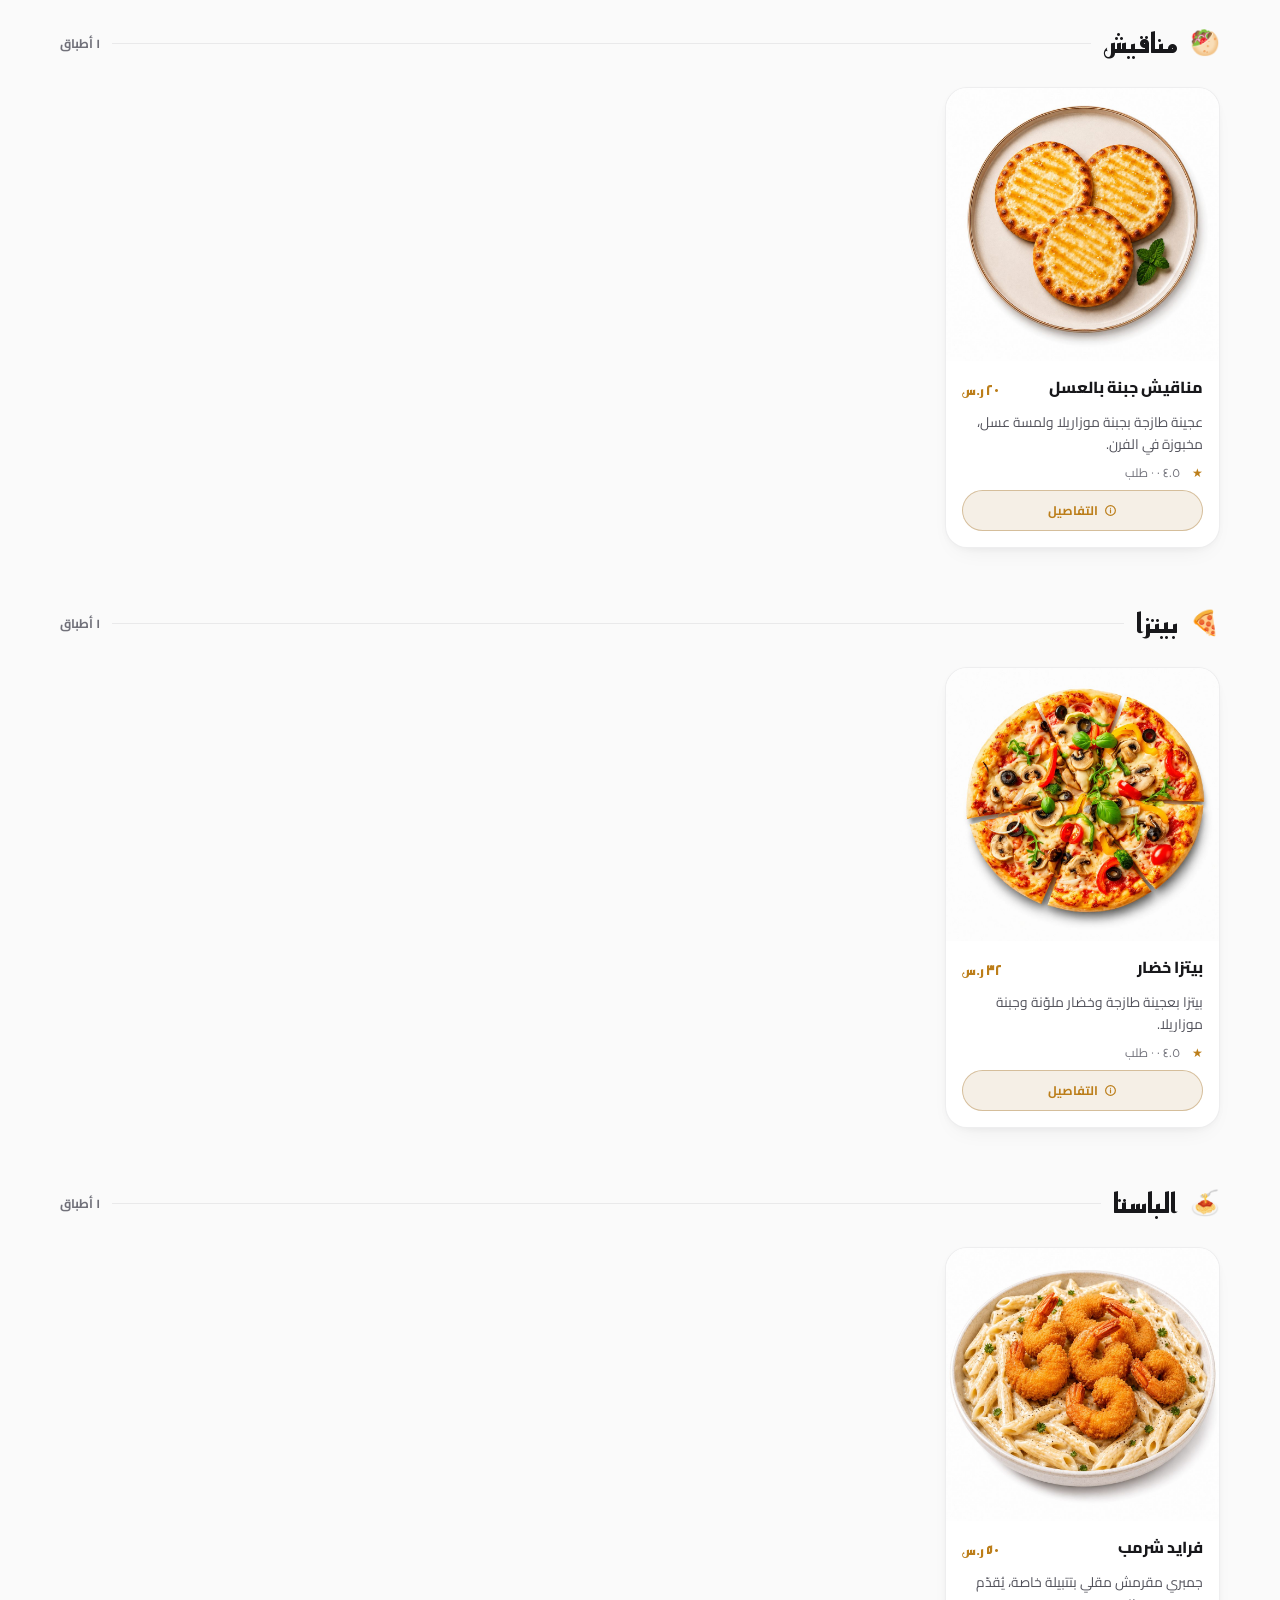
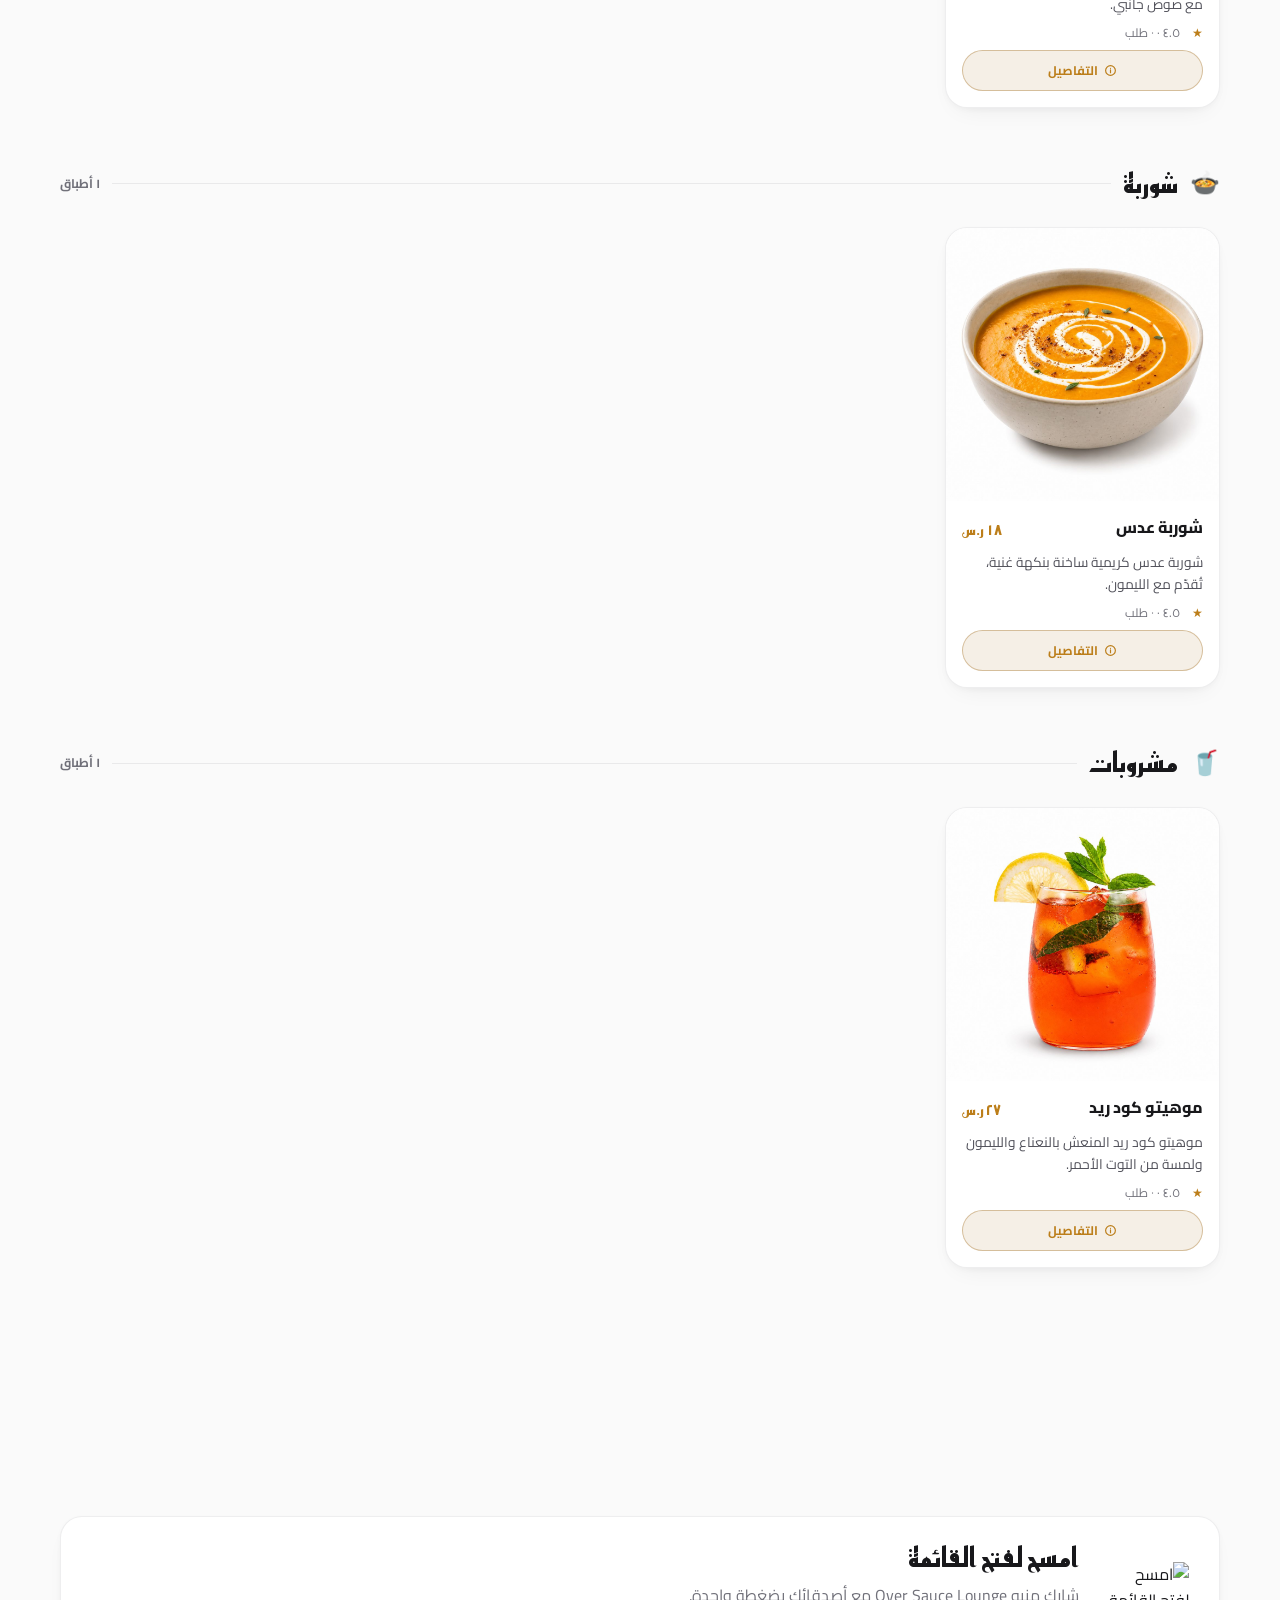
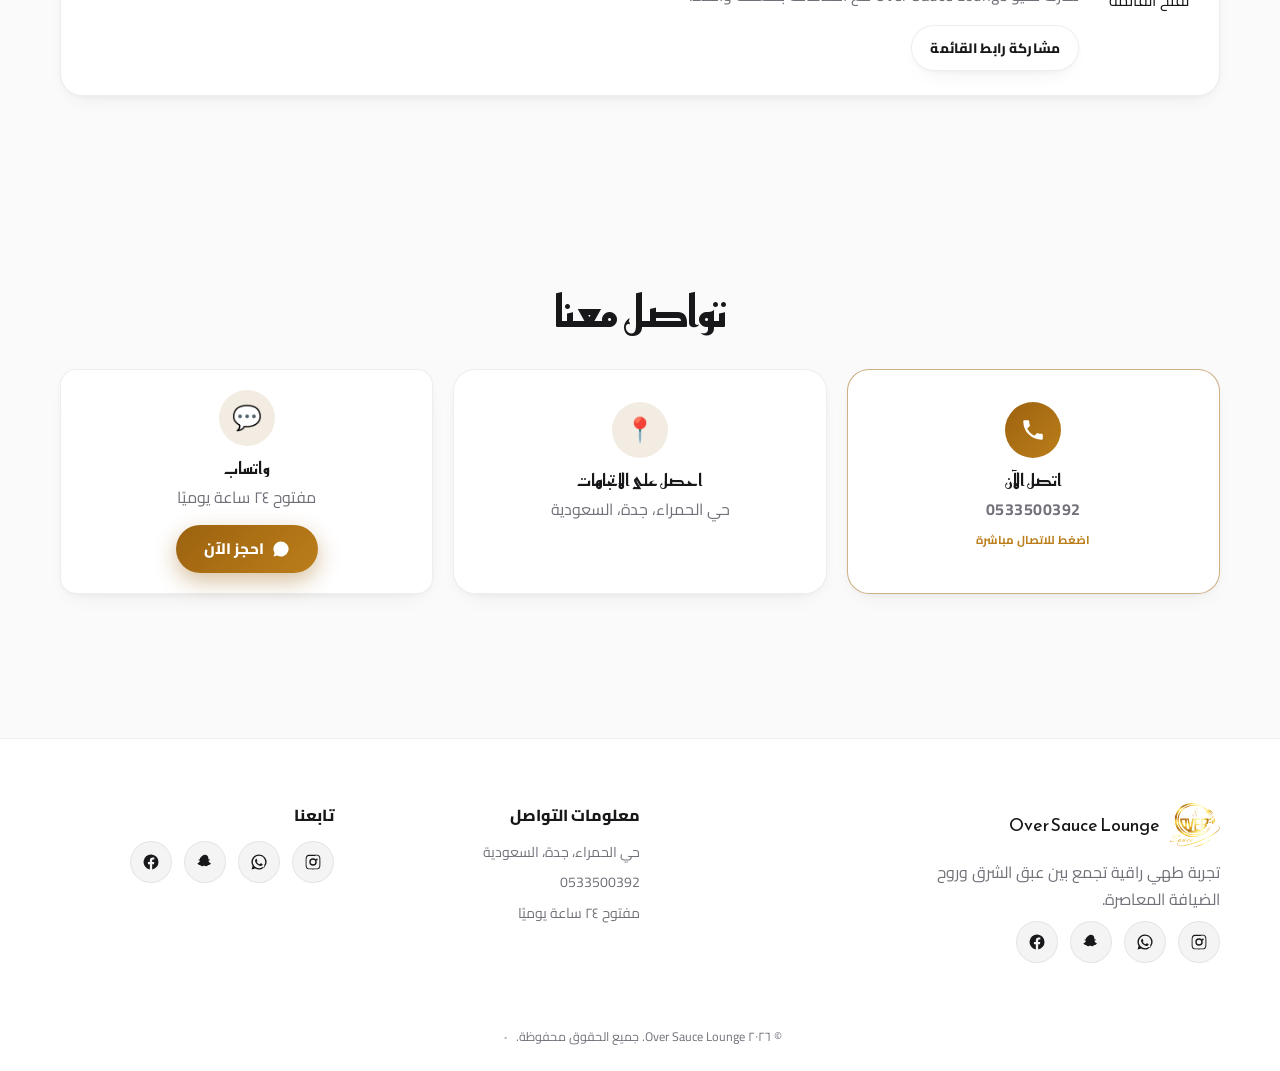
==== commit 154de1bc: "Add files via upload" ====
--- a/index.html
+++ b/index.html
@@ -166,7 +166,7 @@
   <!-- ============================================================
        BEST SELLERS (رُفِع لأعلى — أقوى محرّك للتحويل: الناس تطلب الأكثر مبيعًا)
        ============================================================ -->
-  <section class="section container" id="bestSellersSection">
+  <section class="section container rail-section" id="bestSellersSection">
     <h2 class="h2" style="margin-bottom:32px;" data-i18n="bestSellersTitle">الأفضل مبيعًا</h2>
     <div class="scroller-grid no-scrollbar" id="bestSellersGrid"></div>
   </section>
@@ -174,7 +174,7 @@
   <!-- ============================================================
        MOST ORDERED
        ============================================================ -->
-  <section class="section container" id="mostOrderedSection" style="padding-top:0;">
+  <section class="section container rail-section" id="mostOrderedSection">
     <h2 class="h2" style="margin-bottom:32px;" data-i18n="mostOrderedTitle">الأكثر طلبًا</h2>
     <div class="scroller-grid no-scrollbar" id="mostOrderedGrid"></div>
   </section>
@@ -182,7 +182,7 @@
   <!-- ============================================================
        FEATURED PRODUCTS
        ============================================================ -->
-  <section class="section container" id="featuredSection" style="padding-top:0;">
+  <section class="section container rail-section" id="featuredSection">
     <div class="seal-divider" style="margin-bottom:20px;"><span class="font-display" style="color:var(--copper-light); white-space:nowrap;" data-i18n="featuredTitle">أطباق مختارة لك</span></div>
     <div class="scroller-grid no-scrollbar" id="featuredGrid"></div>
   </section>
@@ -384,7 +384,7 @@
 
     <div style="overflow-y:auto; flex:1; padding: var(--space-6);">
       <div class="product-modal-img-wrap" style="border-radius:var(--radius-lg); overflow:hidden; margin-bottom:16px; position:relative; height:260px;">
-        <img id="productModalImg" src="" alt="" style="width:100%; height:100%; object-fit:cover; cursor:zoom-in;" loading="lazy" decoding="async" width="600" height="400">
+        <img id="productModalImg" src="" alt="" style="width:100%; height:100%; object-fit:contain; cursor:zoom-in;" loading="lazy" decoding="async" width="600" height="400">
         <div id="productModalBadges" style="position:absolute; top:10px; inset-inline-end:10px;"></div>
         <div style="position:absolute; bottom:10px; inset-inline-start:10px; background:rgba(0,0,0,0.55); color:#fff; font-size:11px; padding:5px 10px; border-radius:20px; display:flex; align-items:center; gap:4px; pointer-events:none;">
           <svg width="12" height="12" viewBox="0 0 24 24" fill="none" stroke="currentColor" stroke-width="2.2" aria-hidden="true"><circle cx="11" cy="11" r="7"/><path stroke-linecap="round" d="M21 21l-4-4M11 8v6M8 11h6"/></svg>
--- a/css/main.css
+++ b/css/main.css
@@ -124,6 +124,12 @@
    --------------------------------------------------------------------- */
 .container{ max-width: 1200px; margin-inline: auto; padding-inline: var(--space-5); }
 .section{ padding-block: var(--space-16); }
+/* أقسام العرض الأفقي (الأكثر طلبًا / الأفضل مبيعًا / مختارة لك):
+   مسافة علوية ثابتة ومعتدلة لكل قسم، وصفر أسفله — بهذا تظل المسافات
+   صحيحة أيًّا كان الظاهر منها (كانت المسافة مكتوبة يدويًا لكل قسم،
+   فلمّا اختفى القسم الأول التصق الذي بعده بالصورة أعلاه). */
+.rail-section{ padding-block: var(--space-12) 0 !important; }
+.rail-section:last-of-type{ padding-bottom: var(--space-8) !important; }
 @media (min-width: 768px){ .section{ padding-block: var(--space-24); } }
 
 .hidden{ display: none !important; }
@@ -423,6 +429,9 @@
 .promo-card{
   flex-shrink: 0; width: min(360px, 82vw); border-radius: var(--radius-xl); padding: var(--space-6);
   color: #fff; scroll-snap-align: center;
+  /* ارتفاع أدنى موحّد (نسبة 16:9 تقريبًا) حتى تتساوى كل البطاقات مهما
+     اختلف محتواها — صورة كانت أو نصًا — فيبدو الشريط متناسقًا دائمًا. */
+  min-height: min(202px, 46vw);
   background: linear-gradient(135deg, #2A2118, #161616);
   border: 1px solid rgba(255,255,255,0.08); position: relative; overflow: hidden;
   box-shadow: var(--shadow-card);
@@ -467,6 +476,15 @@
 .badge-new{ background: linear-gradient(135deg,#34A06A,#1F7A4A); color:#fff; }
 .badge-best{ background: linear-gradient(135deg,var(--copper-light),var(--copper)); color:#FFF7EC; }
 .badge-top{ background: linear-gradient(135deg,#8E6BC4,#6A4BA0); color:#fff; }
+
+/* إطار صورة شاشة التفاصيل: تُعرض الصورة كاملة بلا قص (object-fit: contain)
+   فيرى العميل الطبق بنفس تأطير الكارت تمامًا — كان الإطار العريض يقصّ
+   أعلى الصورة وأسفلها فتبدو مكبّرة ومختلفة عمّا رآه في القائمة.
+   الخلفية الناعمة تجعل المساحة حول الصورة تبدو جزءًا من التصميم. */
+.product-modal-img-wrap{
+  background: var(--panel);
+  display: flex; align-items: center; justify-content: center;
+}
 .badge-spicy{ background: linear-gradient(135deg,#E25B43,#B83A24); color:#fff; }
 .badge-sale{ background: linear-gradient(135deg,#3B82A6,#27607E); color:#fff; }
 .badge-outofstock{ background: rgba(0,0,0,0.7); color:#fff; }
@@ -701,8 +719,18 @@
 .contact-icon-call{ background: linear-gradient(135deg, var(--copper), var(--copper-light)); color:#fff; }
 .call-hint{ display:inline-block; margin-top:8px; font-size:0.72rem; font-weight:700; color:var(--copper-light); }
 
-.promo-card-image{ padding:0 !important; overflow:hidden; }
-.promo-card-image img{ width:100%; height:auto; display:block; border-radius:inherit; }
+.promo-card-image{
+  padding:0 !important; overflow:hidden;
+  display: flex; align-items: center; justify-content: center;
+  background: var(--panel);
+}
+/* الصورة تملأ ارتفاع البطاقة كاملًا وتظهر بالكامل بلا قص، فتتساوى كل
+   البطاقات في الارتفاع سواء كانت صورة أو نصًا — وبلا اقتطاع أي كتابة
+   على البانر مهما اختلف مقاس الصورة المرفوعة. */
+.promo-card-image img{
+  width:100%; height:100%; display:block; border-radius:inherit;
+  object-fit: contain;
+}
 
 .promo-top{ padding-top: var(--space-6); padding-bottom: 0; }
 @media (max-width: 639px){ .promo-top{ padding-top: var(--space-5); } }
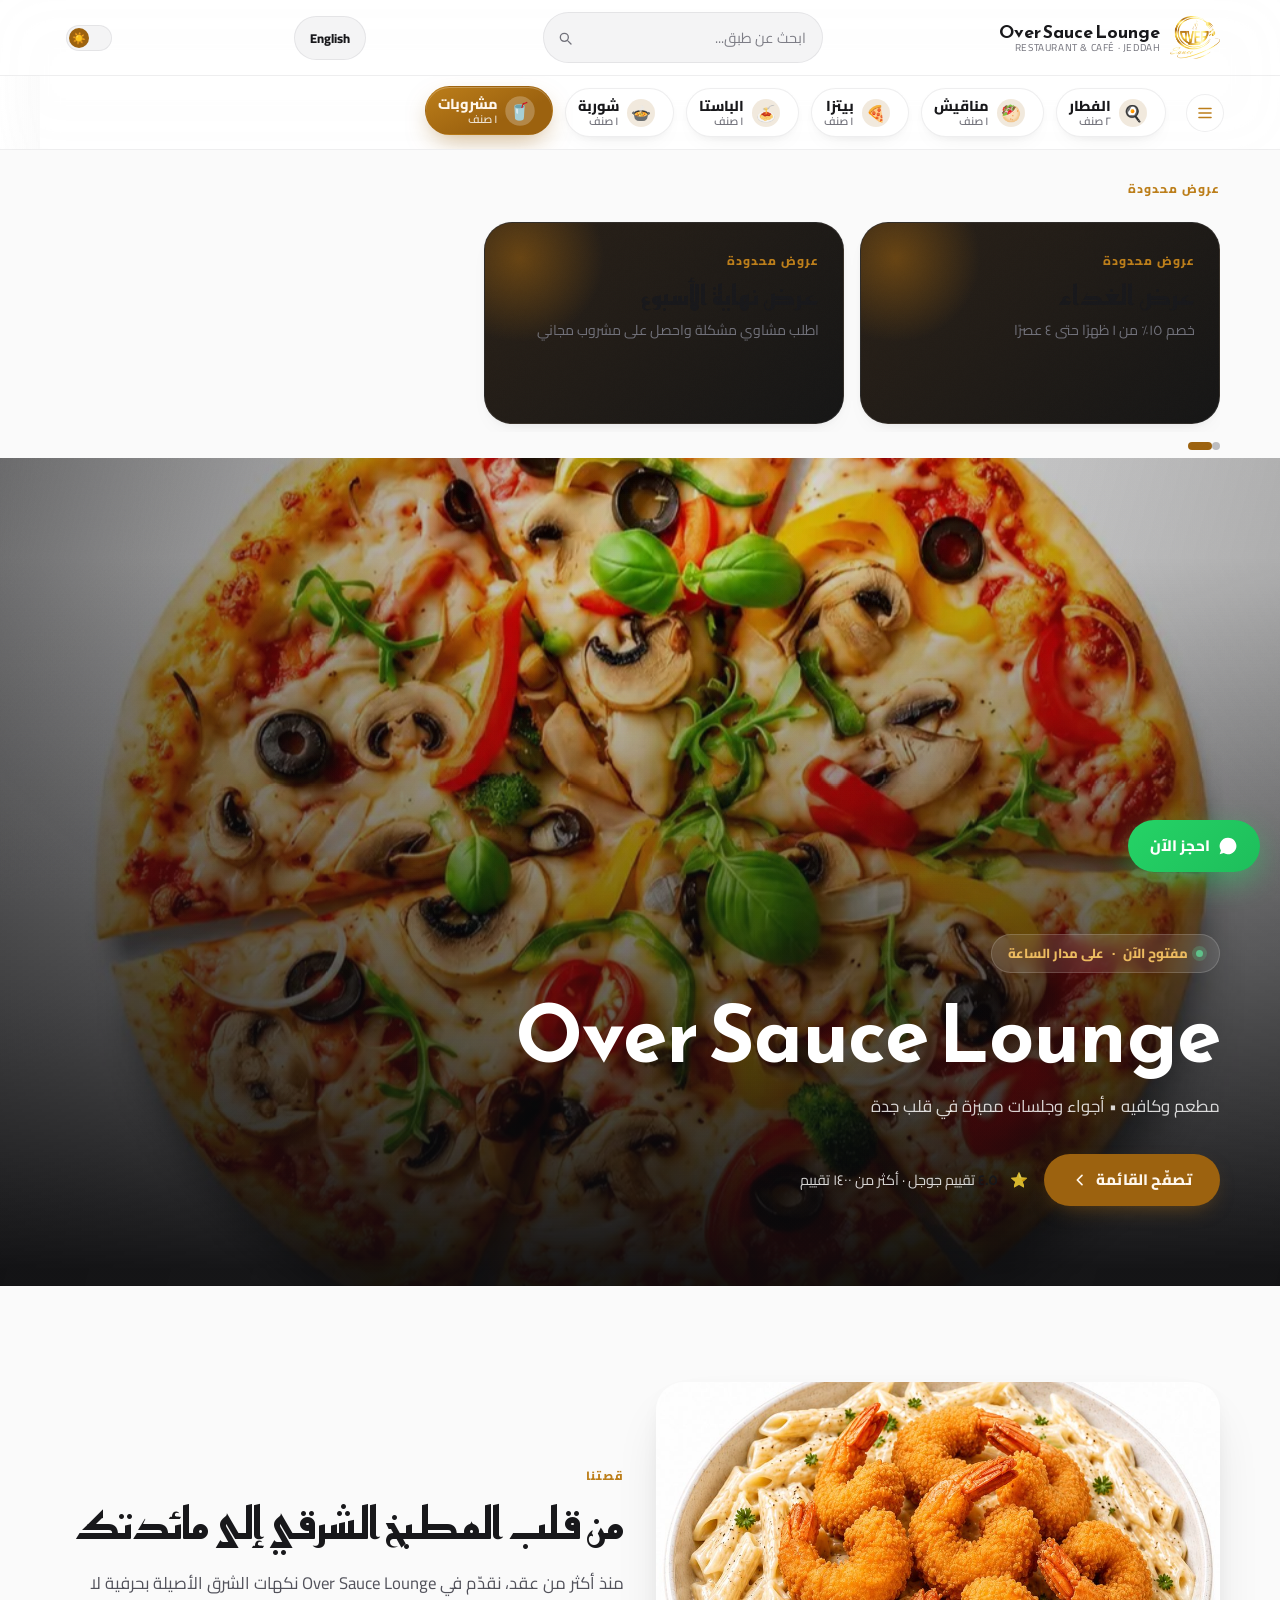
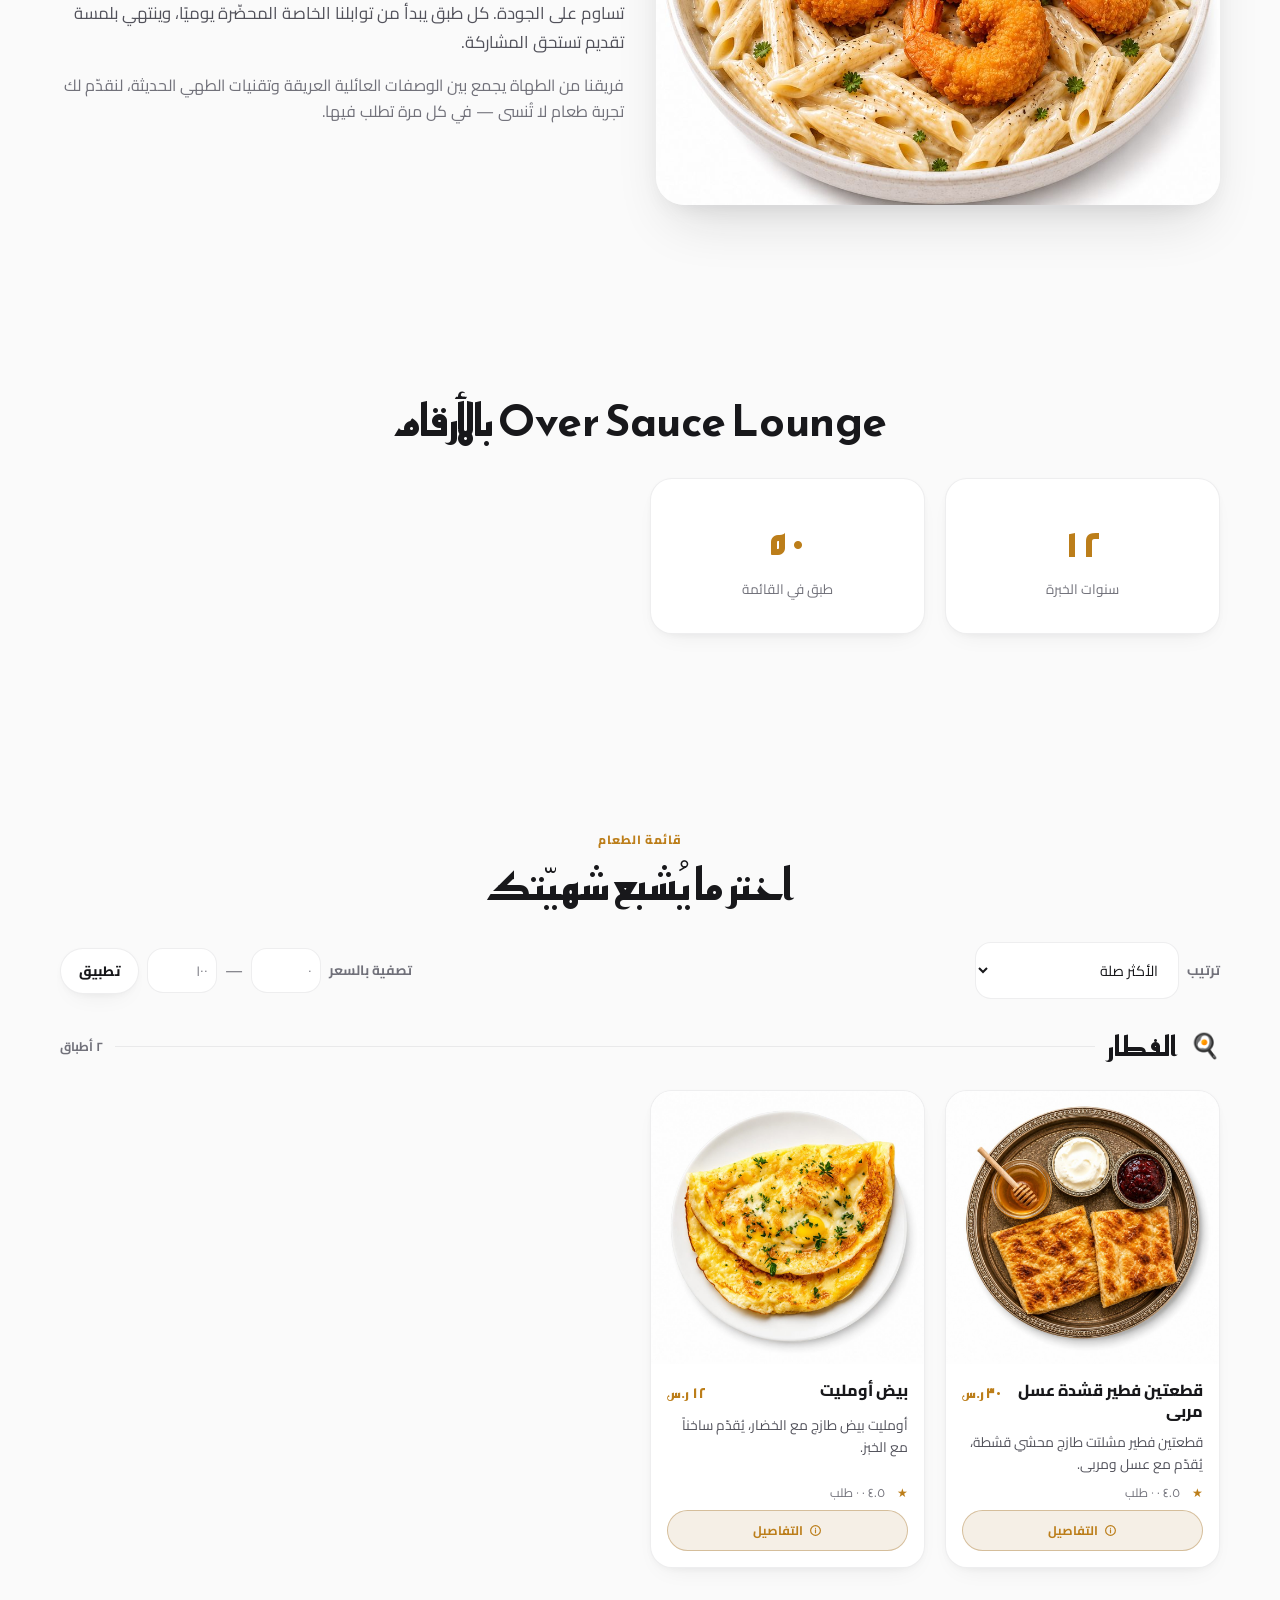
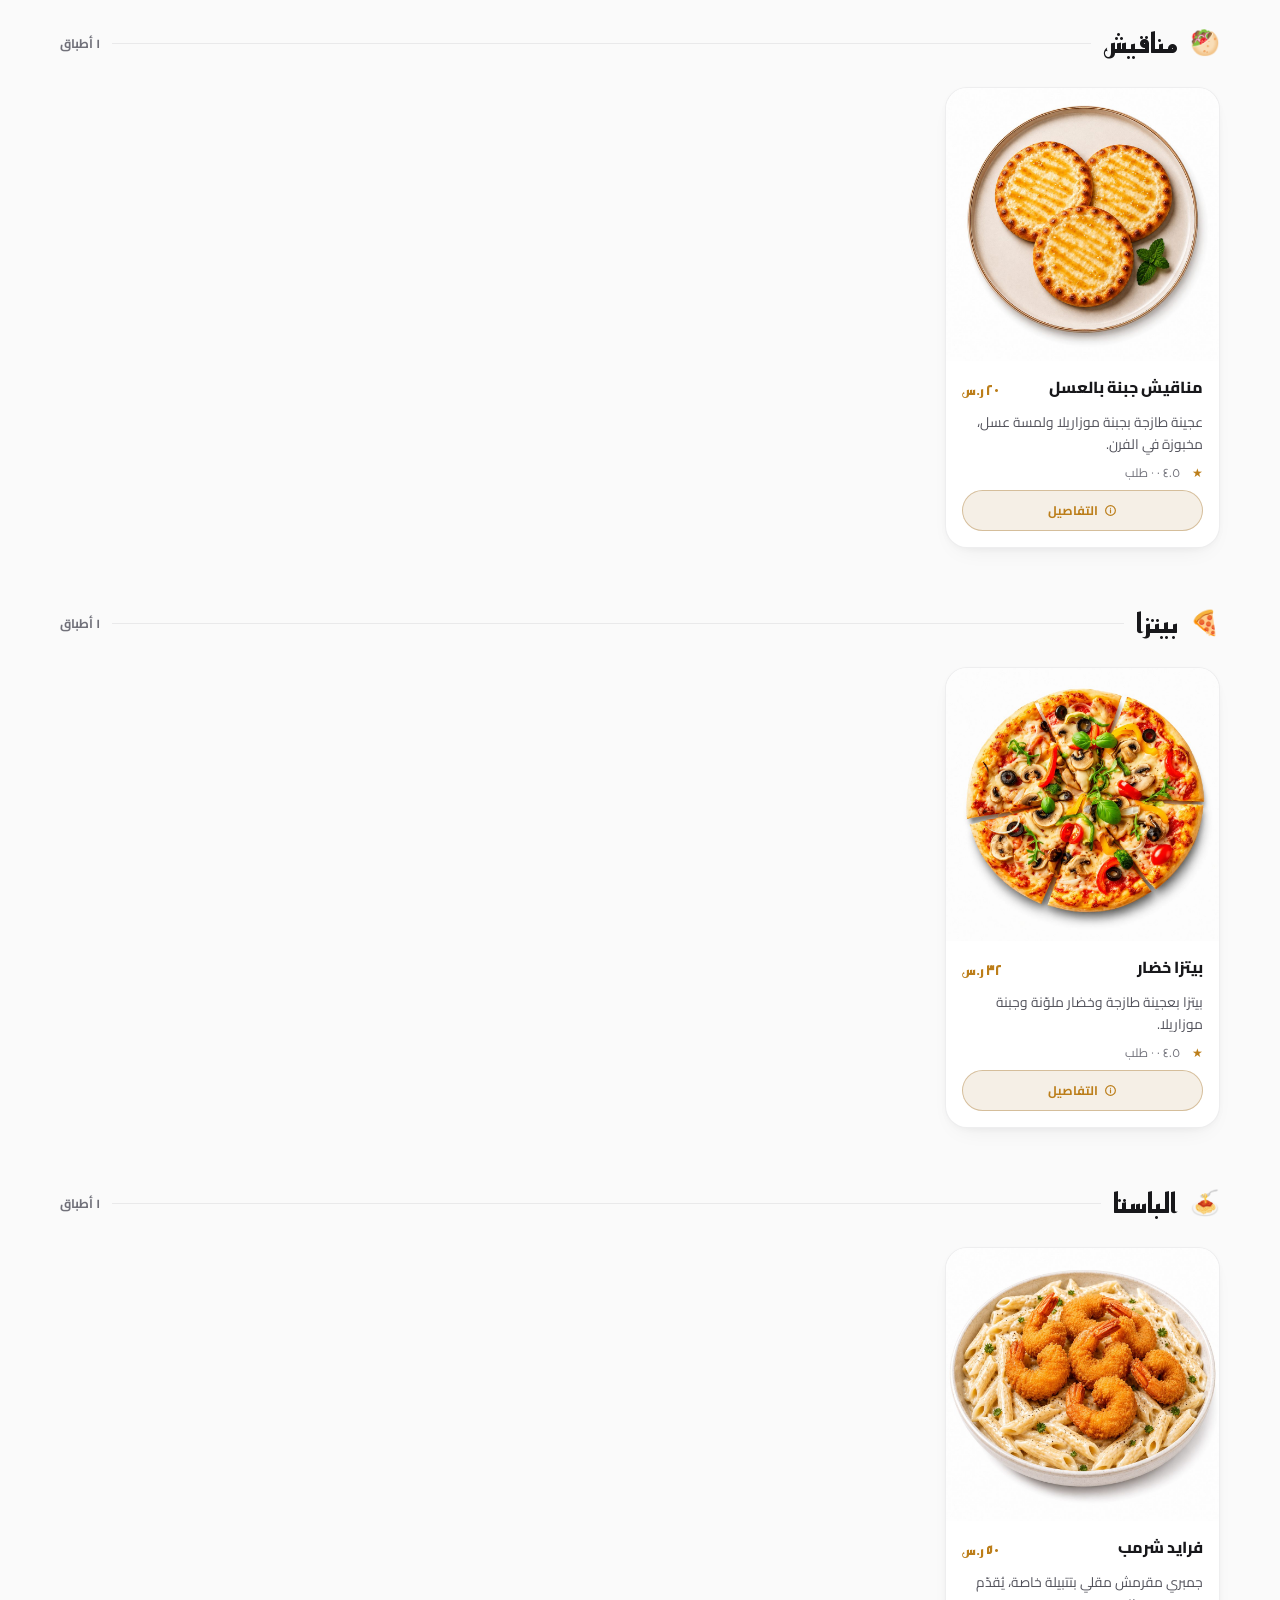
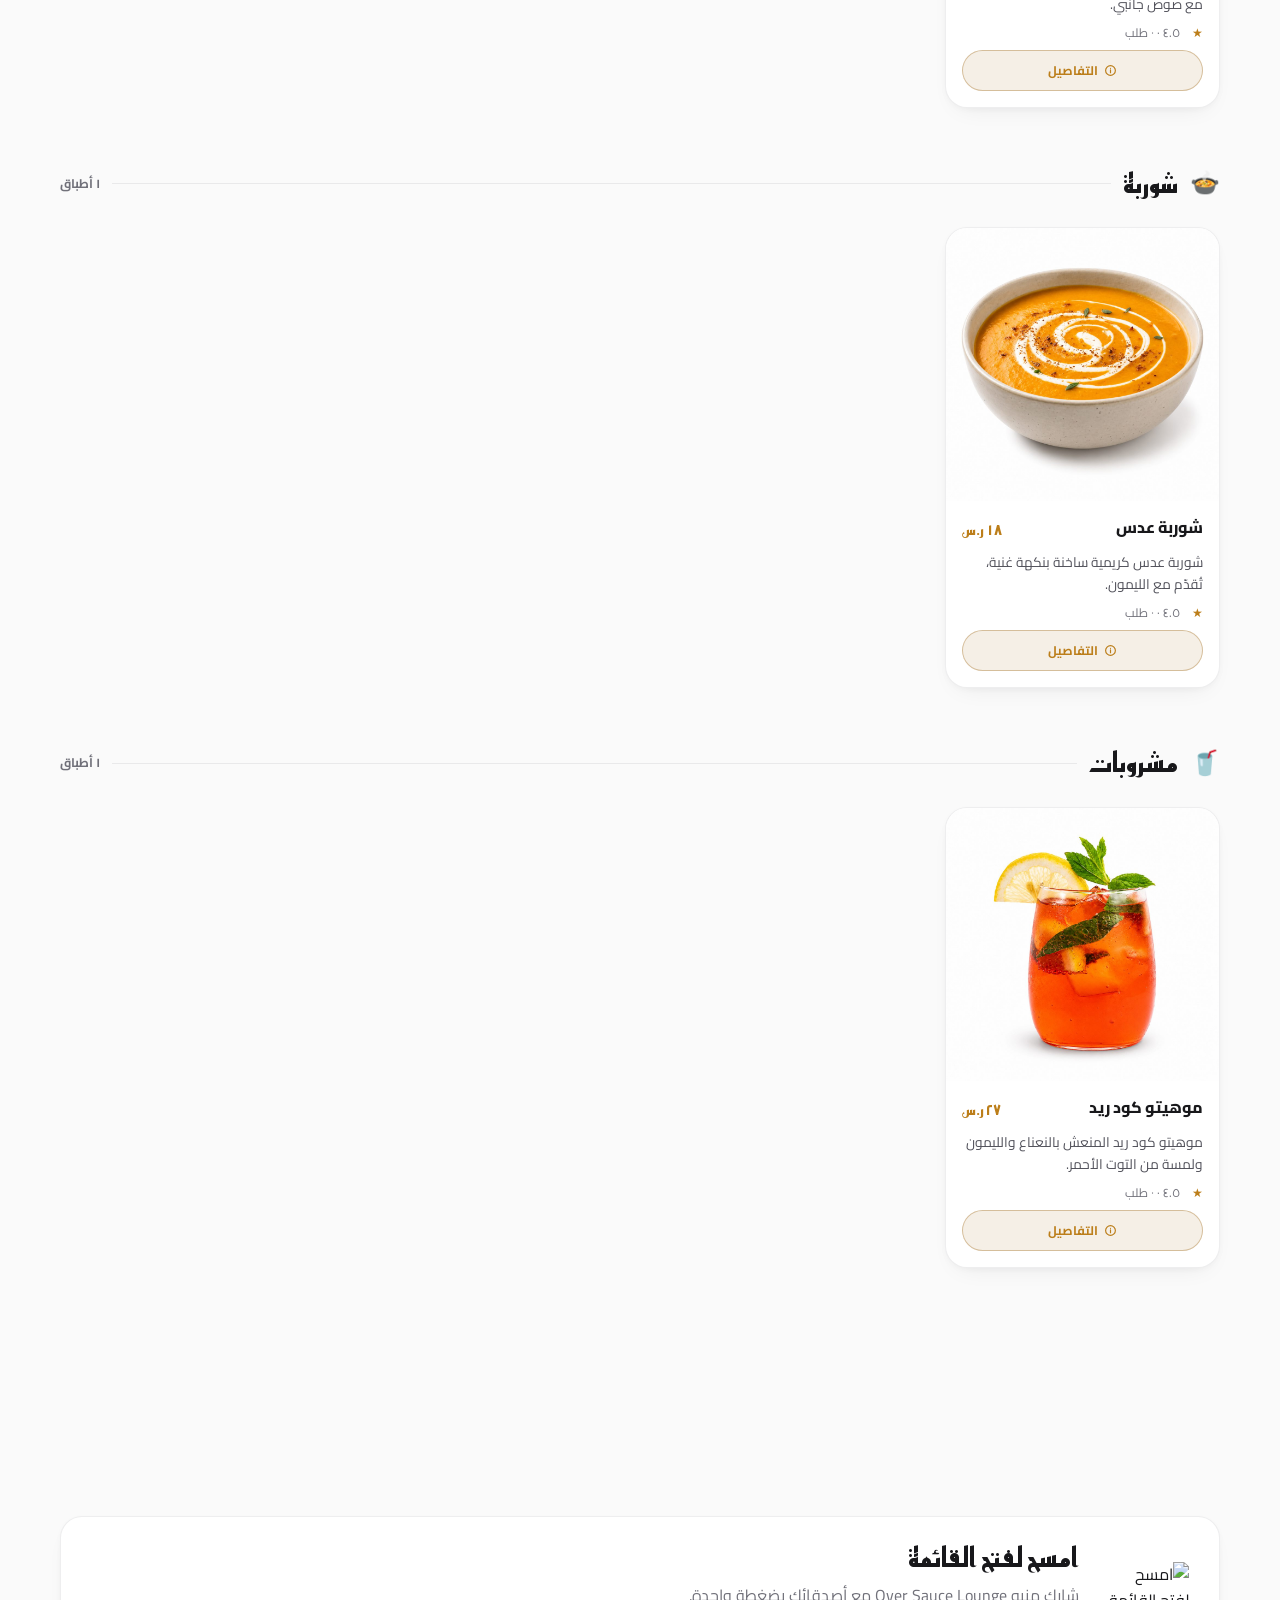
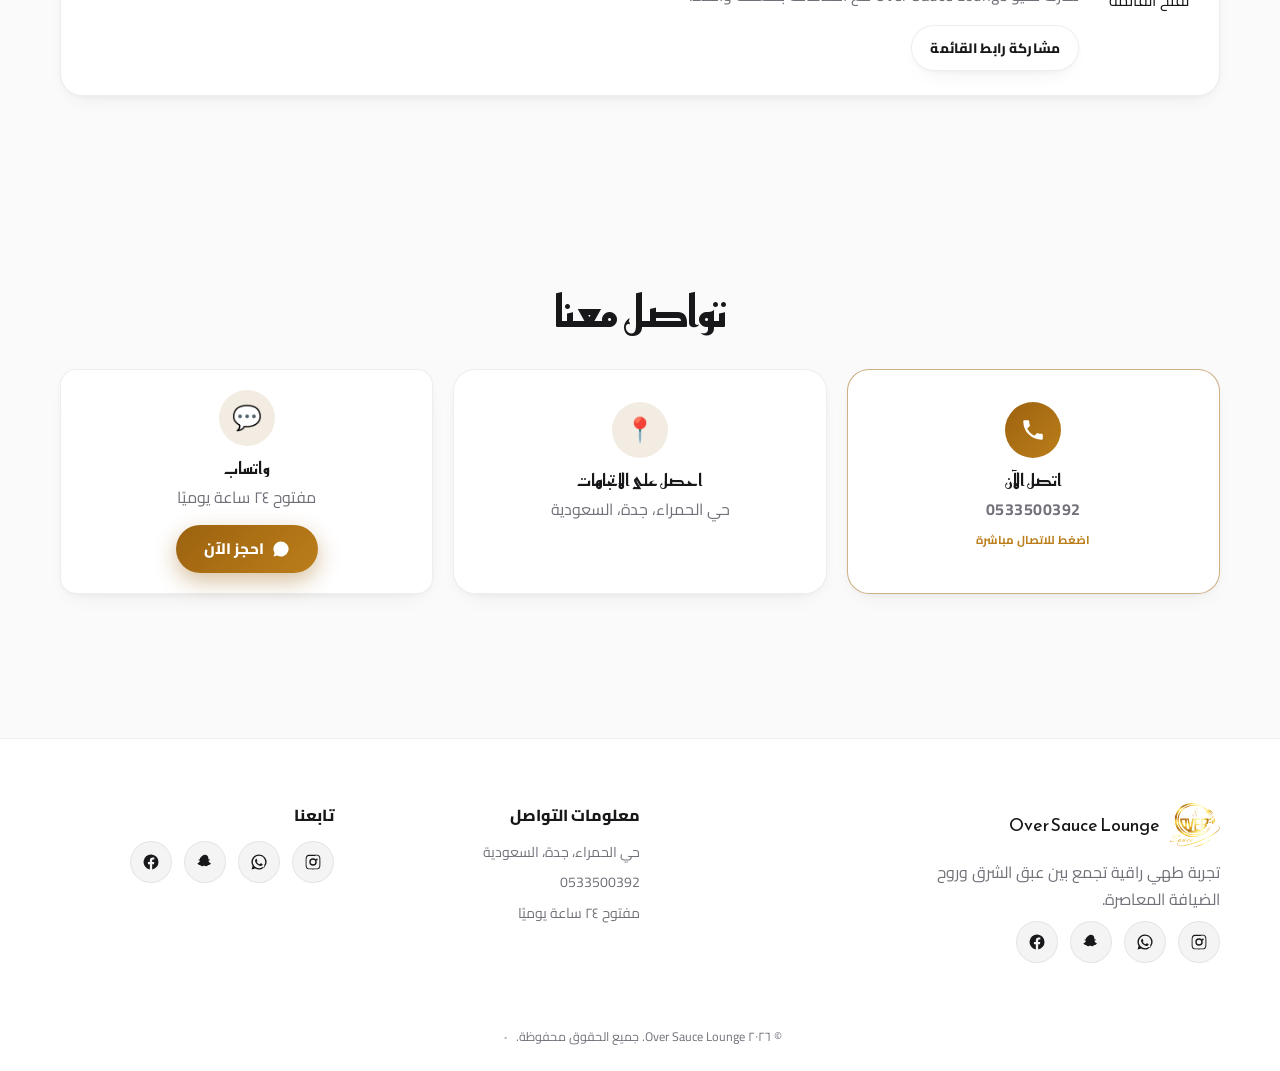
==== commit 78521d9b: "Add files via upload" ====
--- a/index.html
+++ b/index.html
@@ -193,7 +193,7 @@
   <section class="section container">
     <div class="story-grid">
       <div class="story-img reveal">
-        <img src="/assets/images/fried-shrimp.jpg" alt="فرايد شرمب من Over Sauce Lounge" loading="lazy" decoding="async" width="1000" height="1000">
+        <img id="storyImg" src="/assets/images/fried-shrimp.jpg" alt="فرايد شرمب من Over Sauce Lounge" loading="lazy" decoding="async" width="1000" height="1000">
       </div>
       <div class="reveal">
         <p class="text-eyebrow" data-i18n="ourStory">قصتنا</p>
--- a/css/main.css
+++ b/css/main.css
@@ -480,9 +480,10 @@
 /* إطار صورة شاشة التفاصيل: تُعرض الصورة كاملة بلا قص (object-fit: contain)
    فيرى العميل الطبق بنفس تأطير الكارت تمامًا — كان الإطار العريض يقصّ
    أعلى الصورة وأسفلها فتبدو مكبّرة ومختلفة عمّا رآه في القائمة.
-   الخلفية الناعمة تجعل المساحة حول الصورة تبدو جزءًا من التصميم. */
+   الخلفية بيضاء ثابتة في الوضعين (فاتح/داكن) لأن صور الأطباق نفسها على
+   خلفية بيضاء — فتندمج الجوانب مع الصورة بلا حدٍّ فاصل ظاهر. */
 .product-modal-img-wrap{
-  background: var(--panel);
+  background: #FFFFFF;
   display: flex; align-items: center; justify-content: center;
 }
 .badge-spicy{ background: linear-gradient(135deg,#E25B43,#B83A24); color:#fff; }
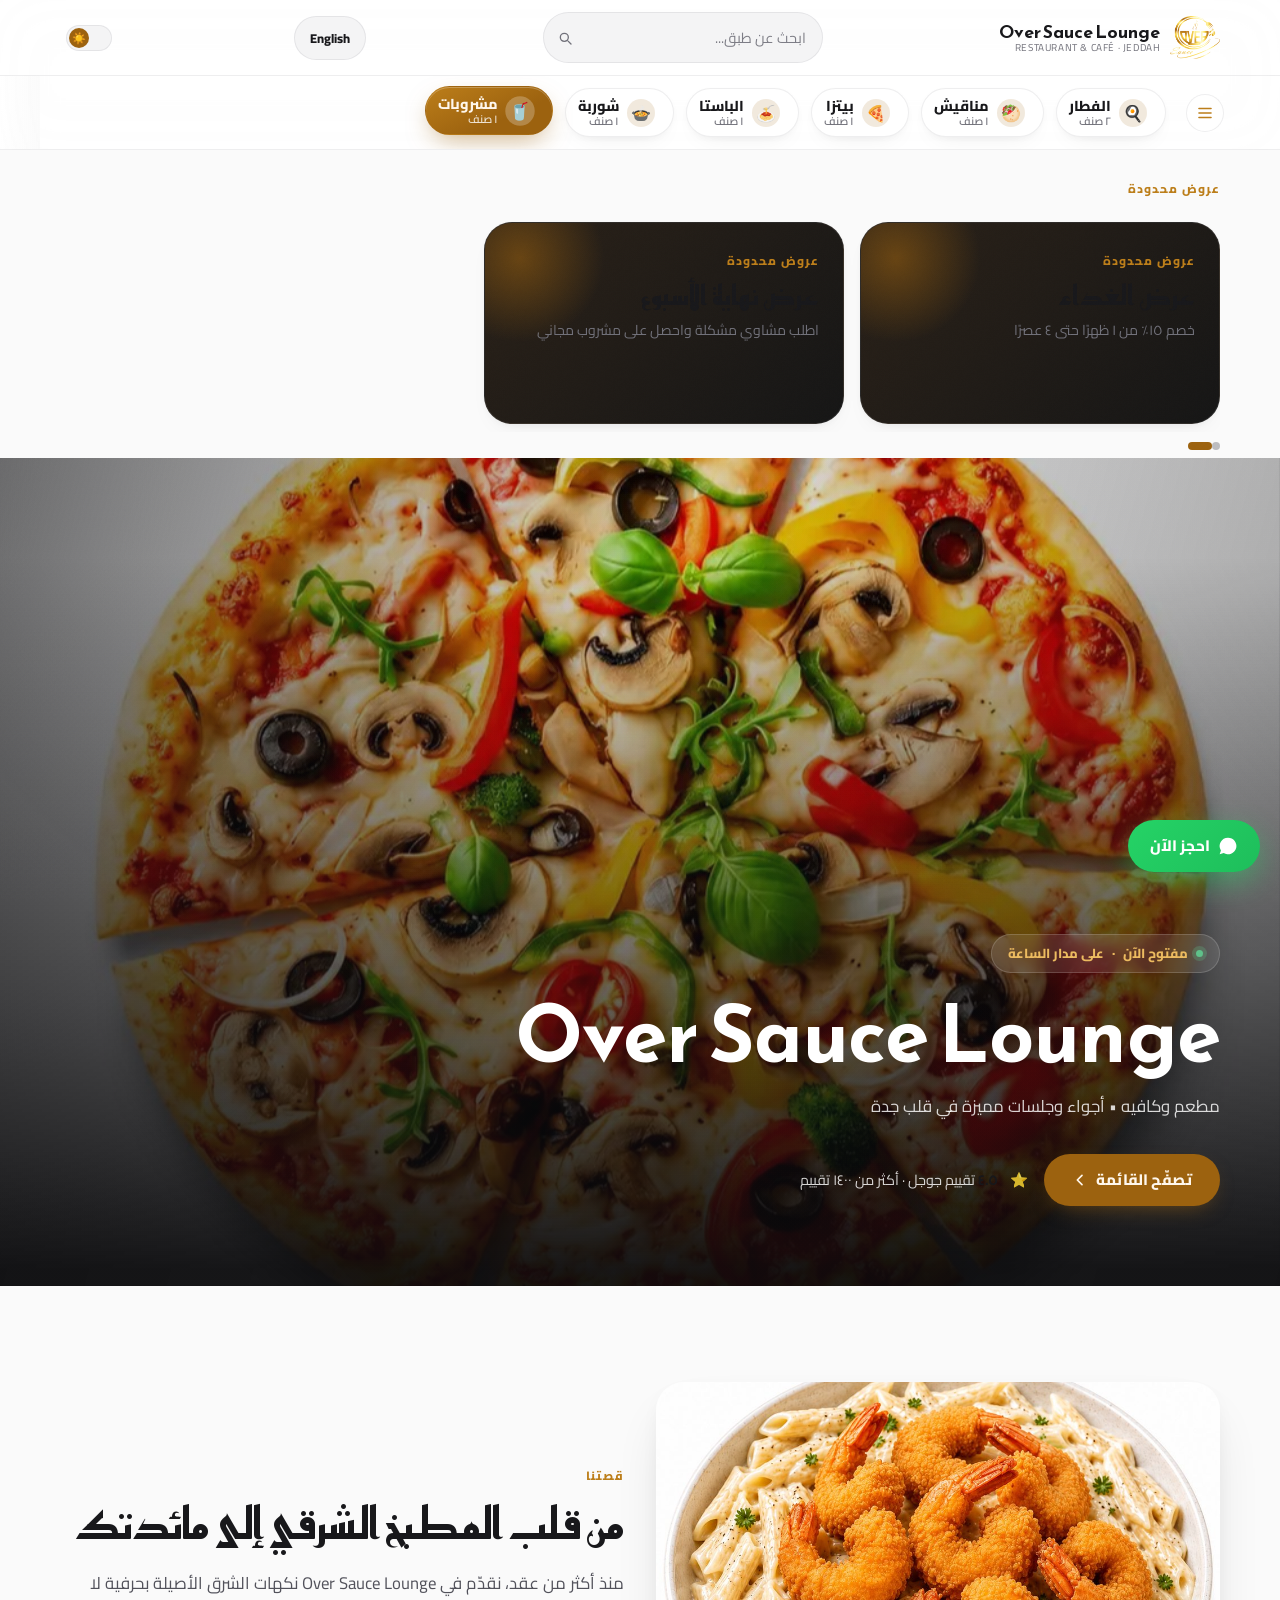
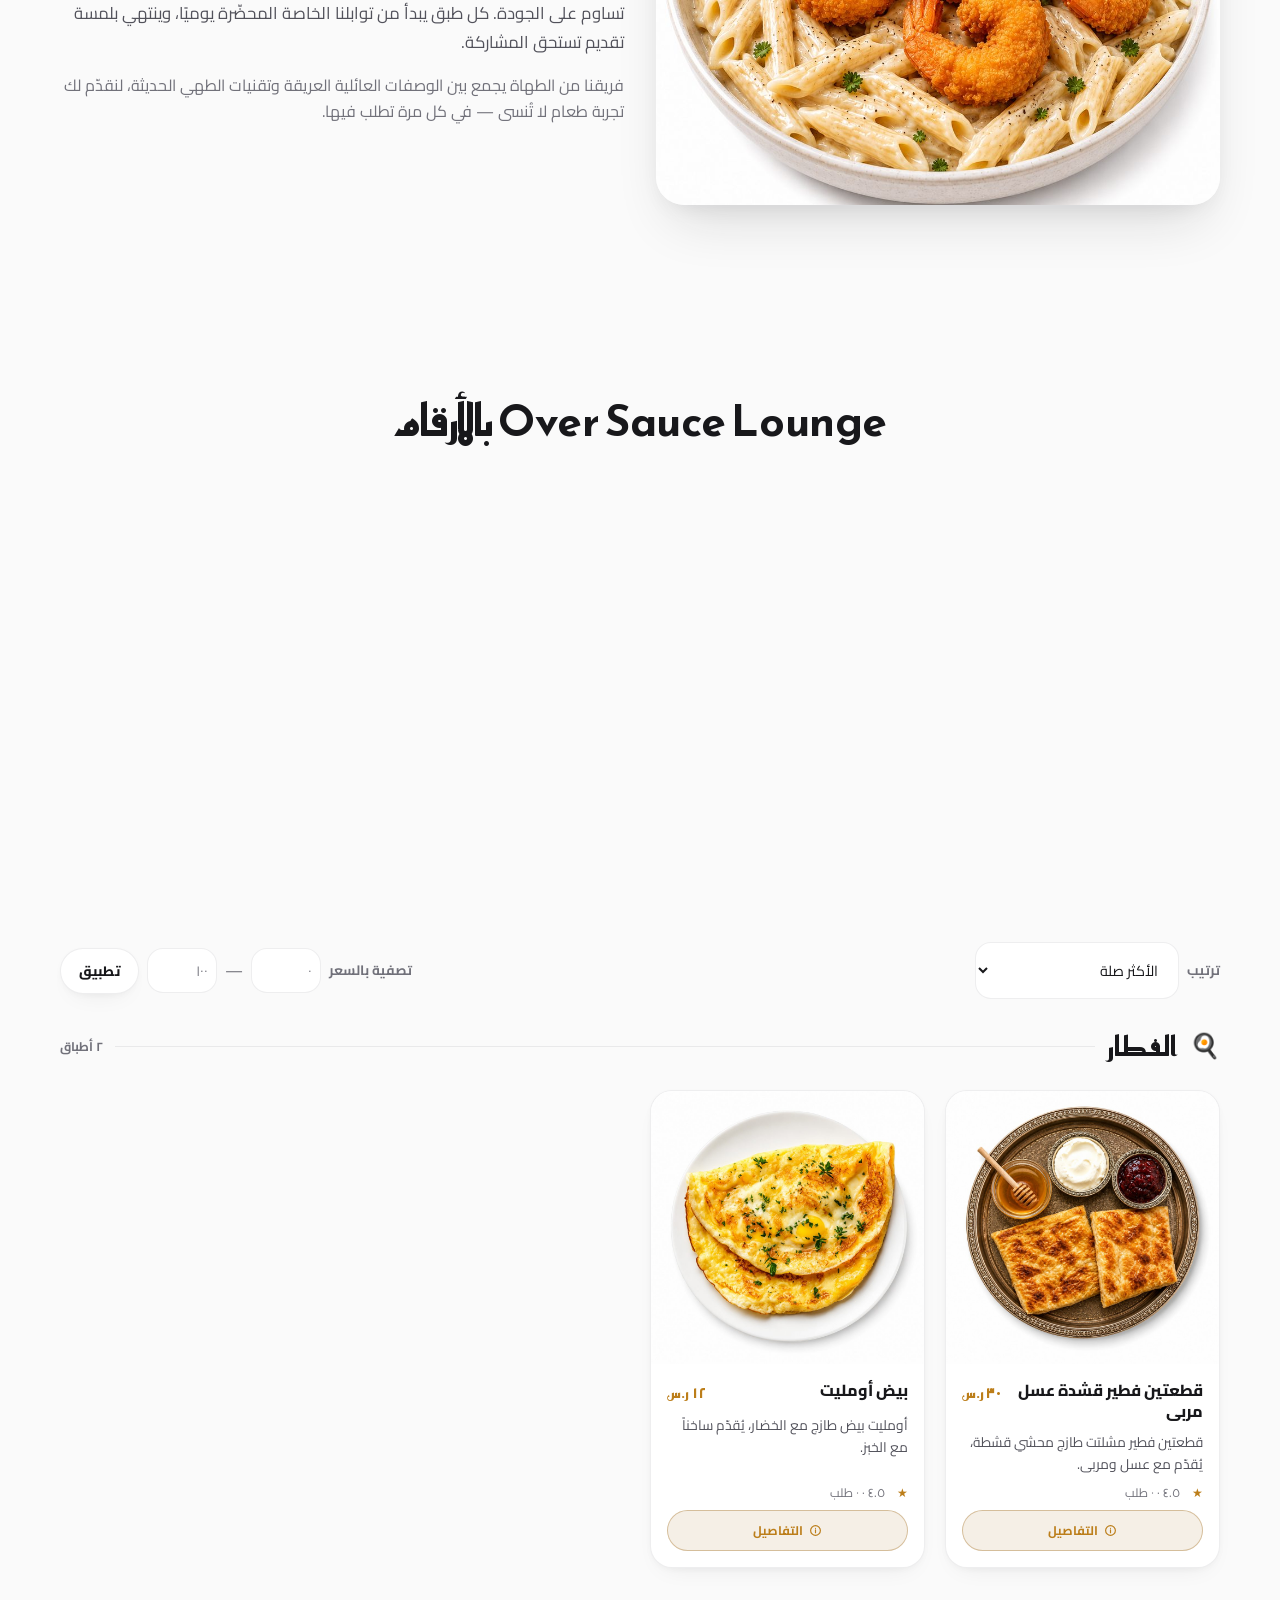
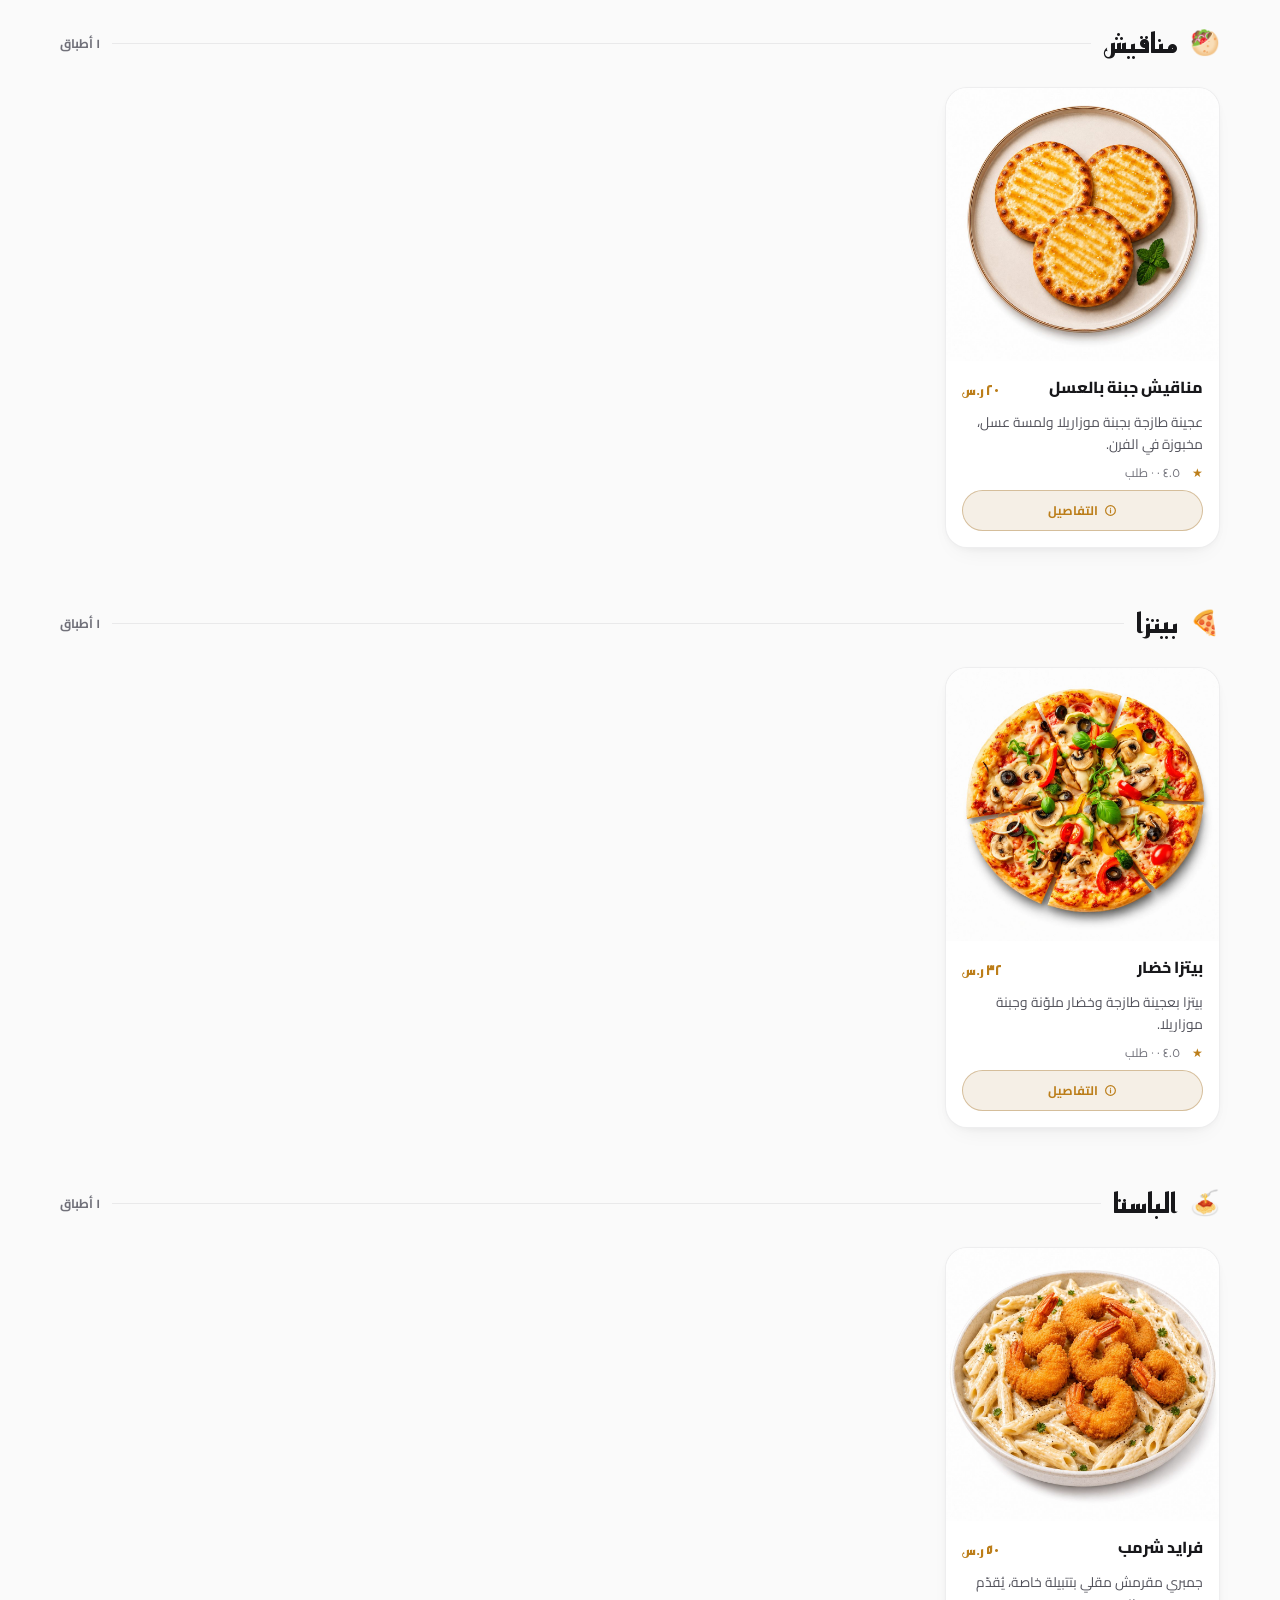
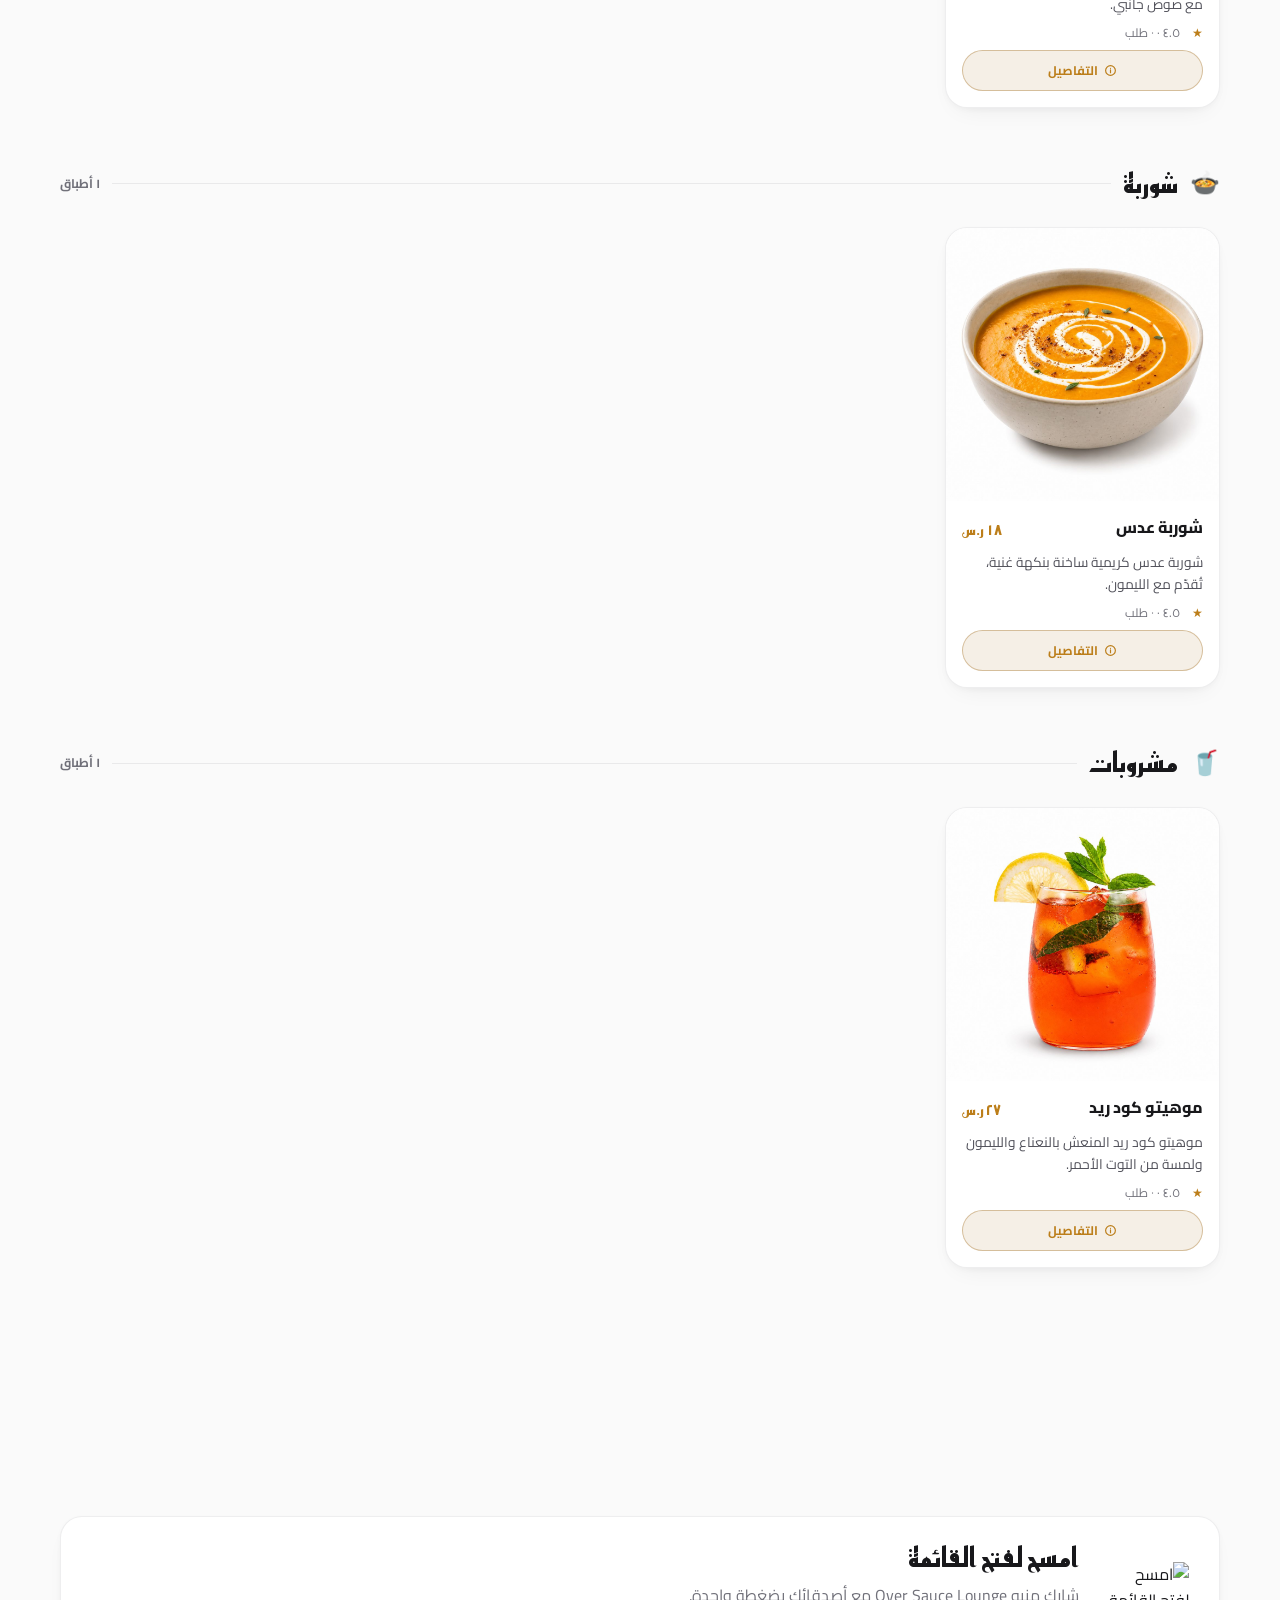
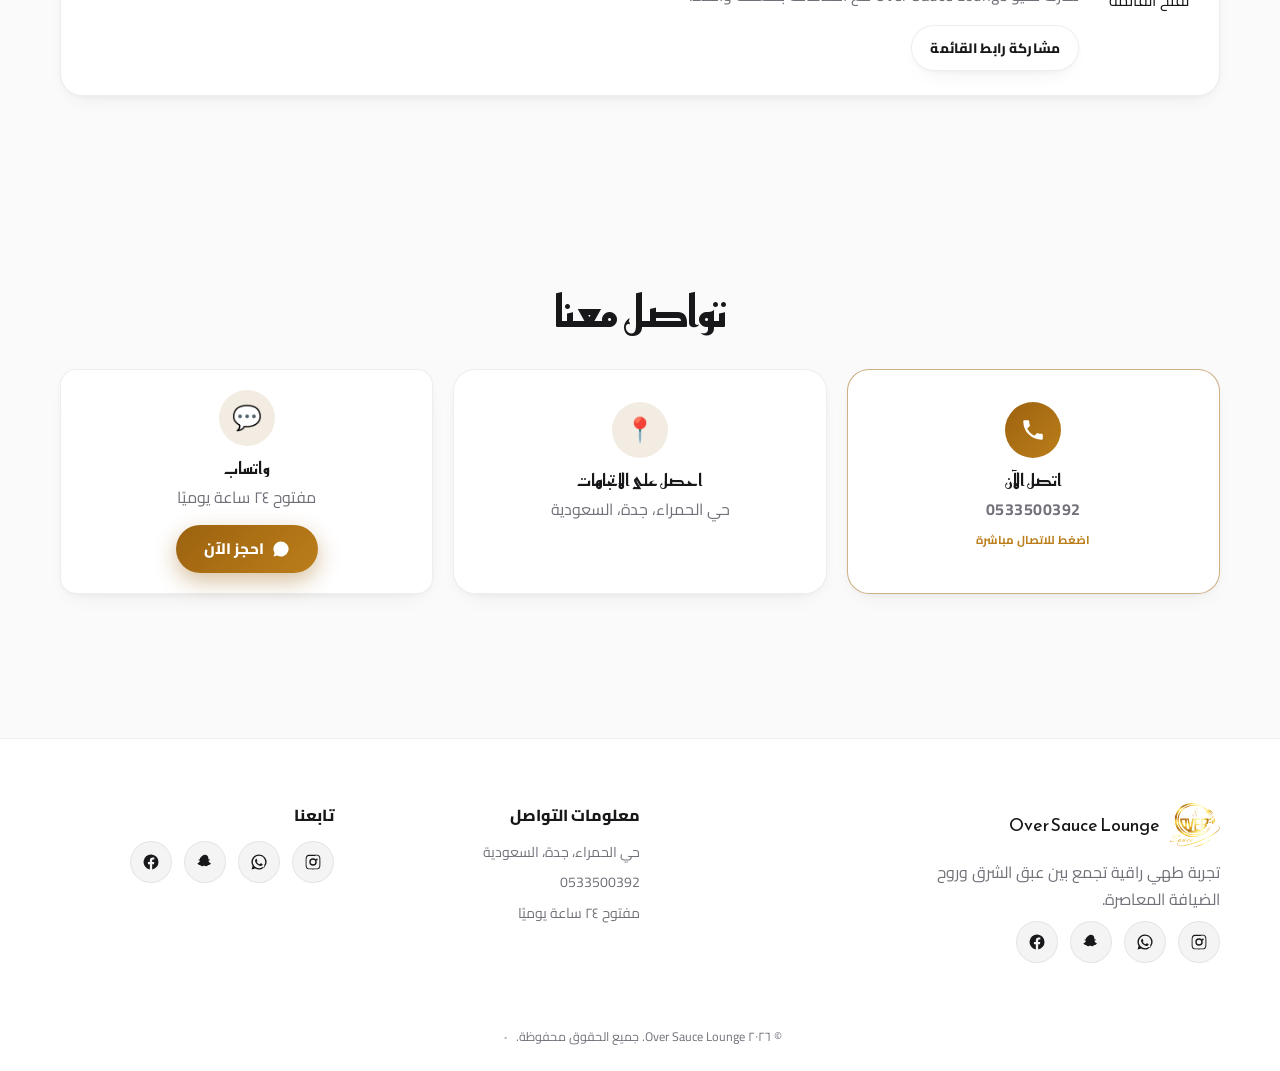
==== commit 12d6f1d7: "Add files via upload" ====
--- a/index.html
+++ b/index.html
@@ -190,7 +190,7 @@
   <!-- ============================================================
        OUR STORY (نُقِل لأسفل بعد عرض الأطباق — محتوى علامة تجارية لا يعطّل التصفّح)
        ============================================================ -->
-  <section class="section container">
+  <section class="section container" id="storySection">
     <div class="story-grid">
       <div class="story-img reveal">
         <img id="storyImg" src="/assets/images/fried-shrimp.jpg" alt="فرايد شرمب من Over Sauce Lounge" loading="lazy" decoding="async" width="1000" height="1000">
@@ -207,7 +207,7 @@
   <!-- ============================================================
        STATS
        ============================================================ -->
-  <section class="section container">
+  <section class="section container" id="statsSection">
     <h2 class="h2" style="text-align:center; margin-bottom:32px;" data-i18n="statsTitle">Over Sauce Lounge بالأرقام</h2>
     <div class="stats-grid">
       <div class="stat-card reveal"><p class="stat-number" data-bind="statYears" data-stat-target="12">٠</p><p class="stat-label">سنوات الخبرة</p></div>
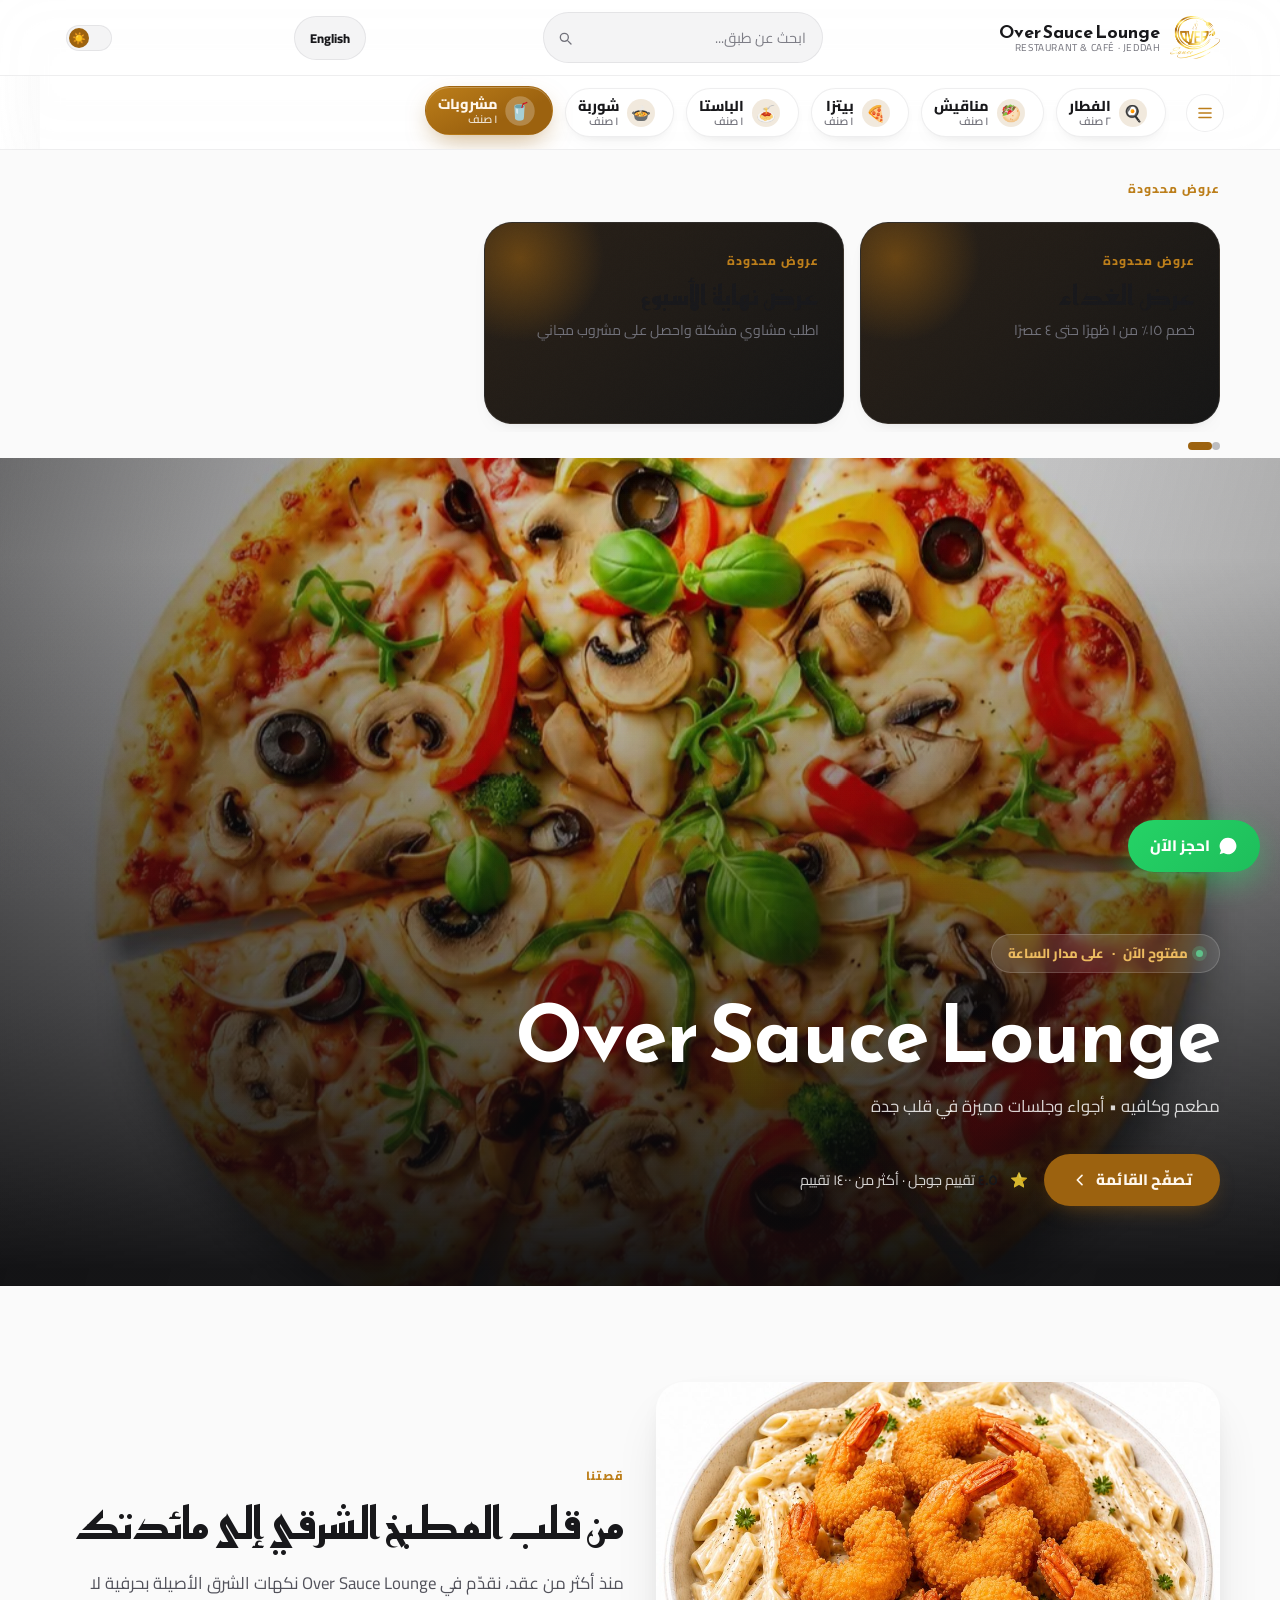
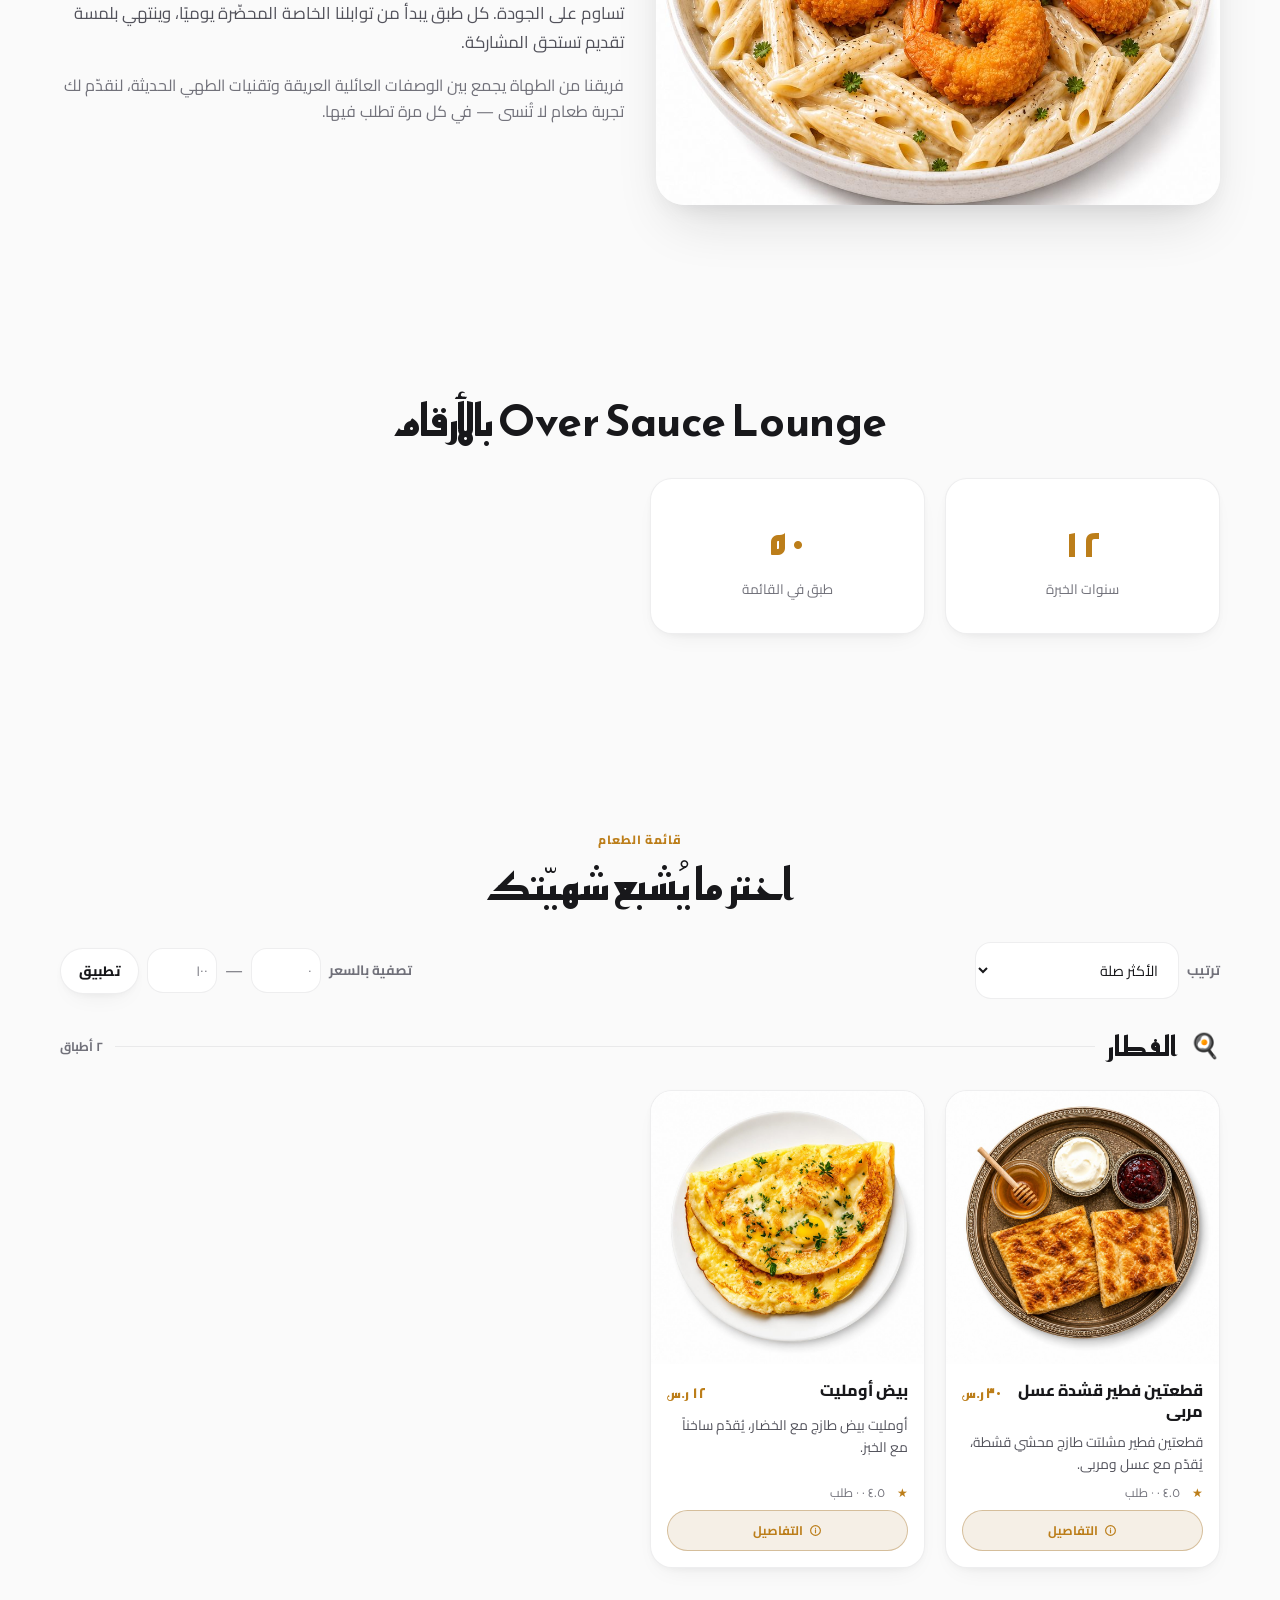
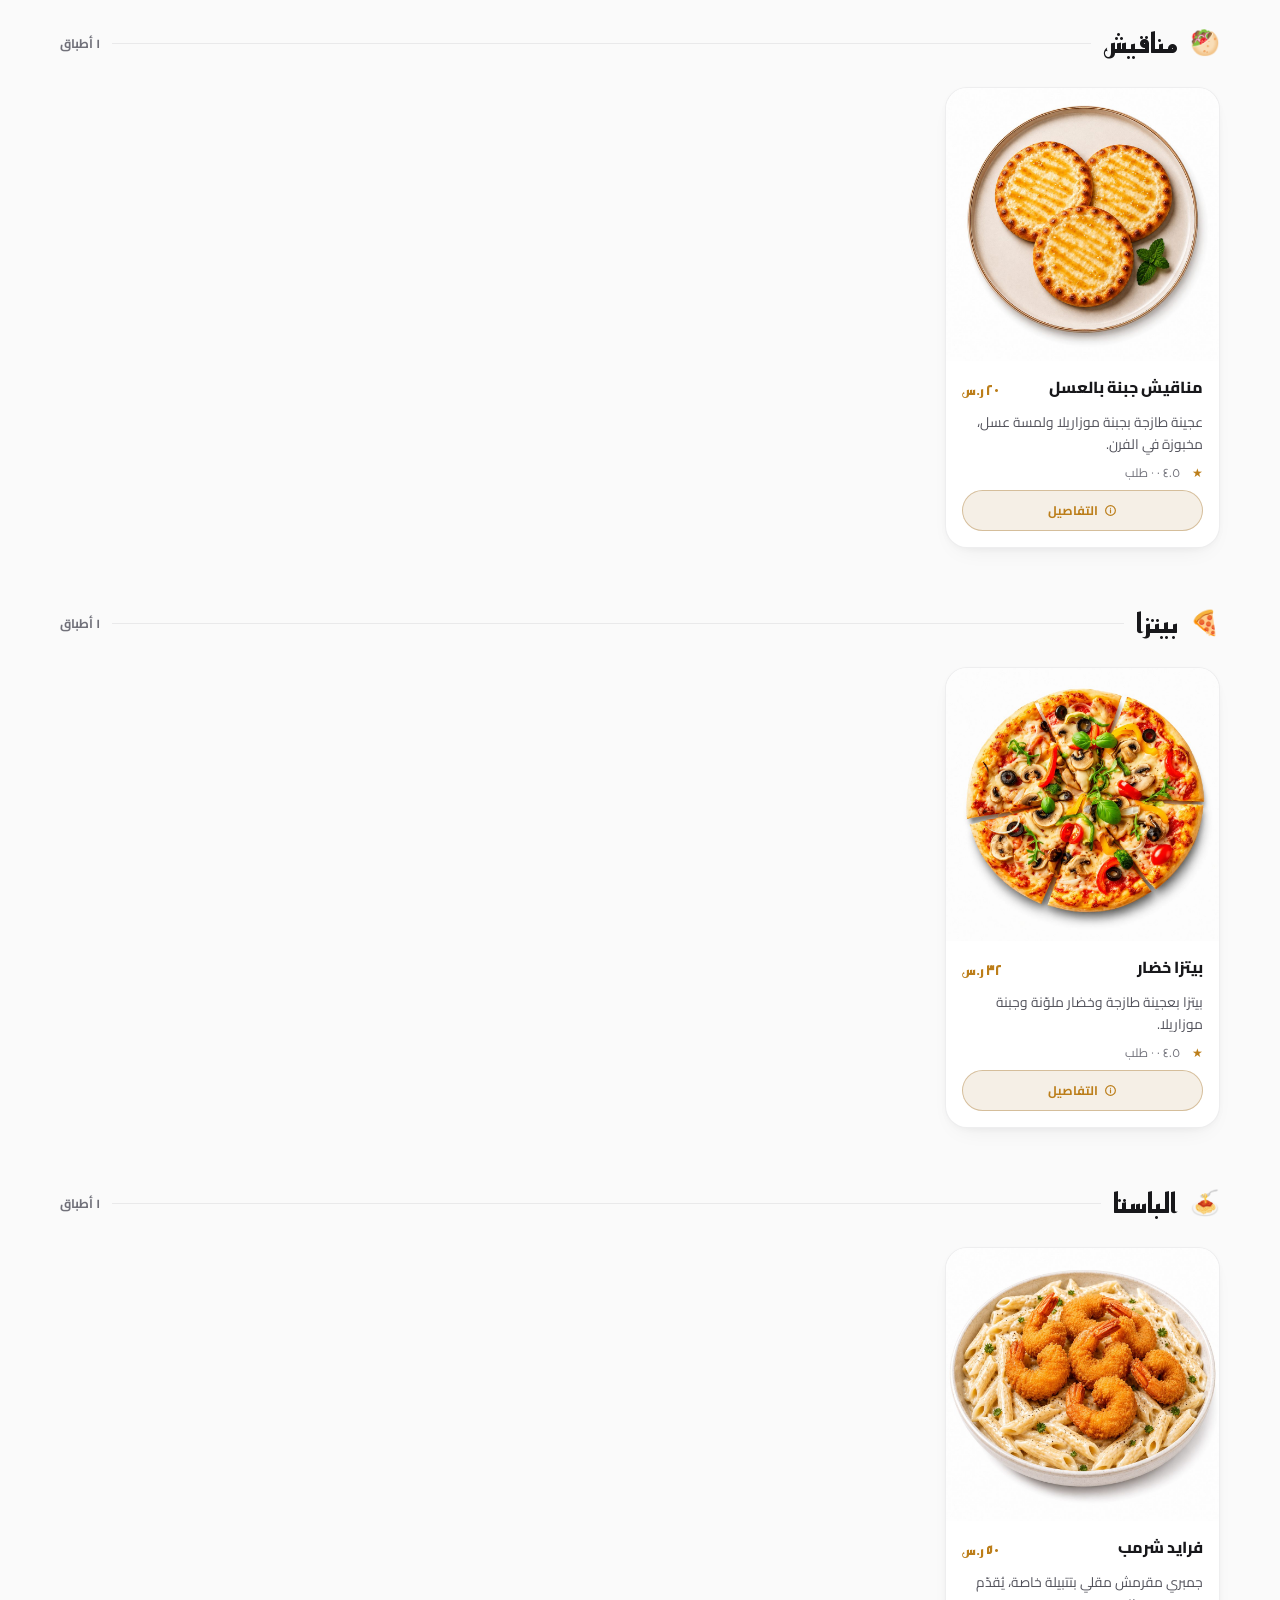
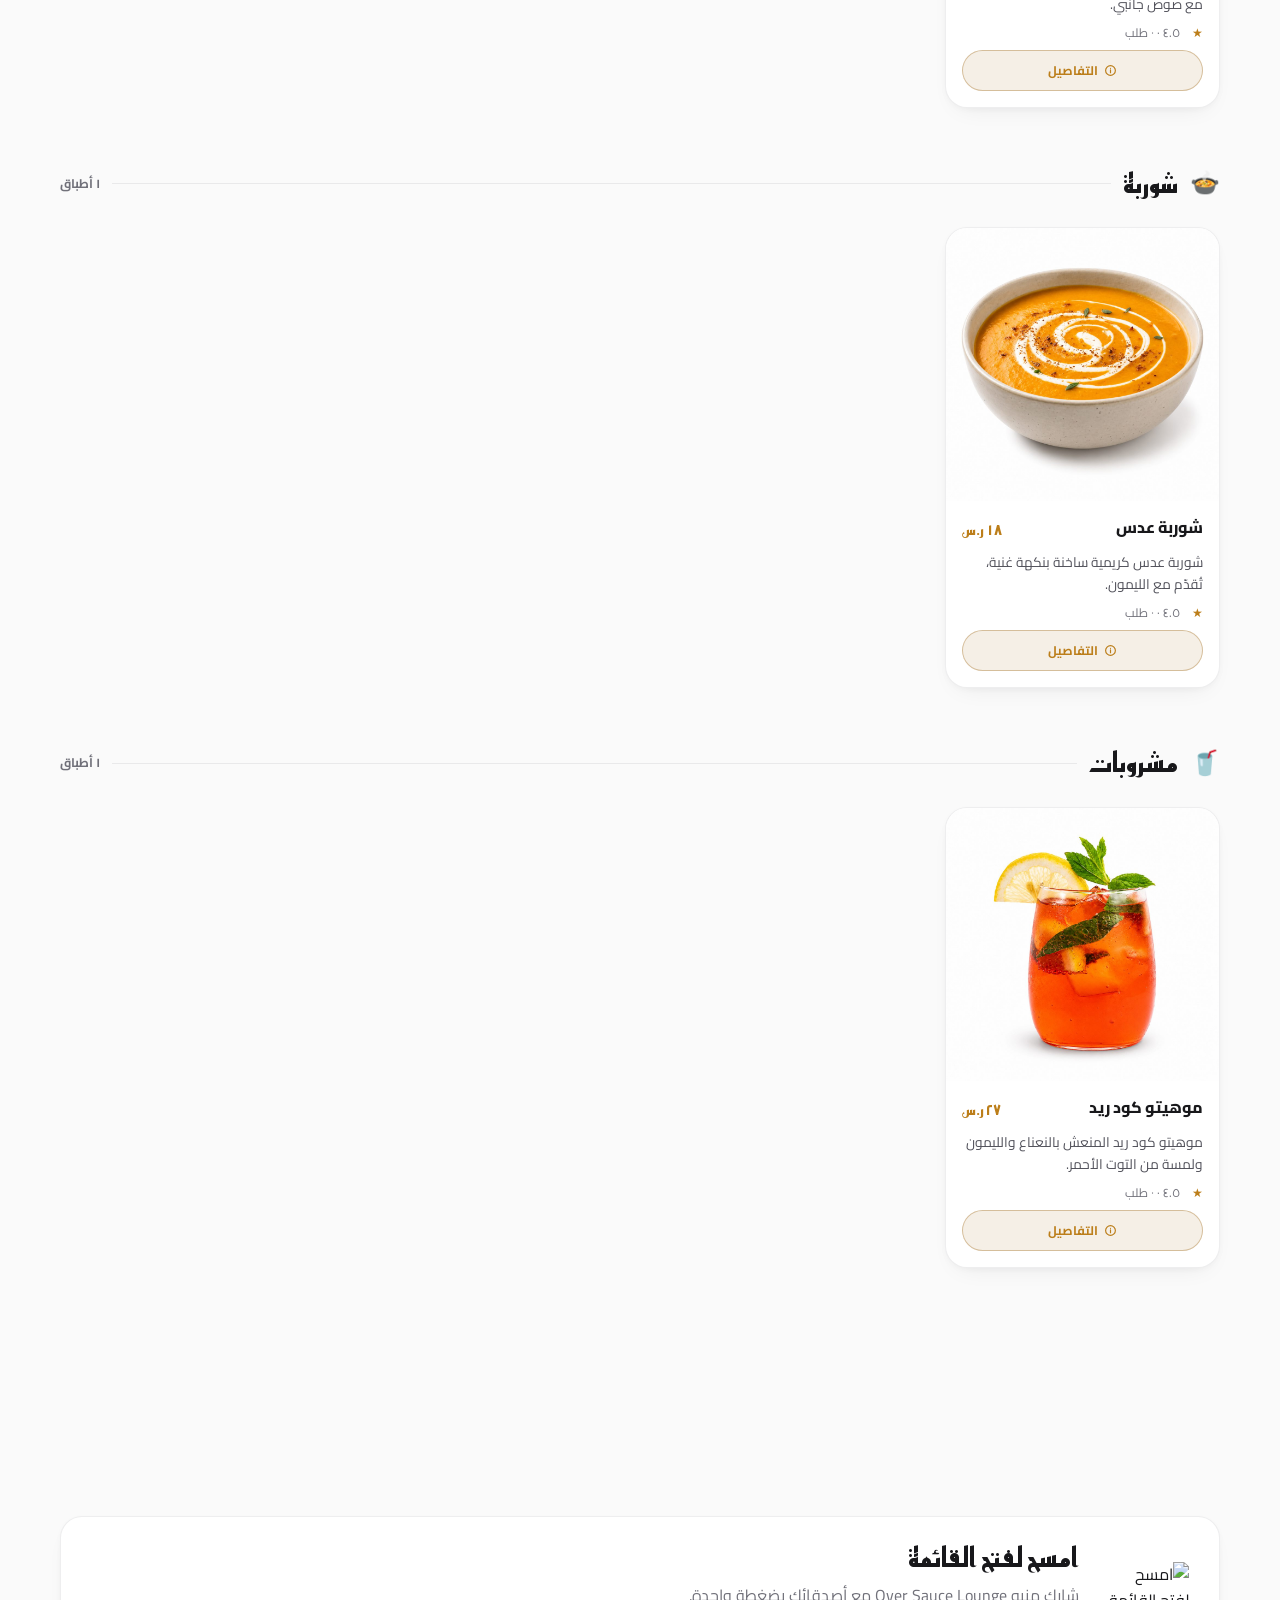
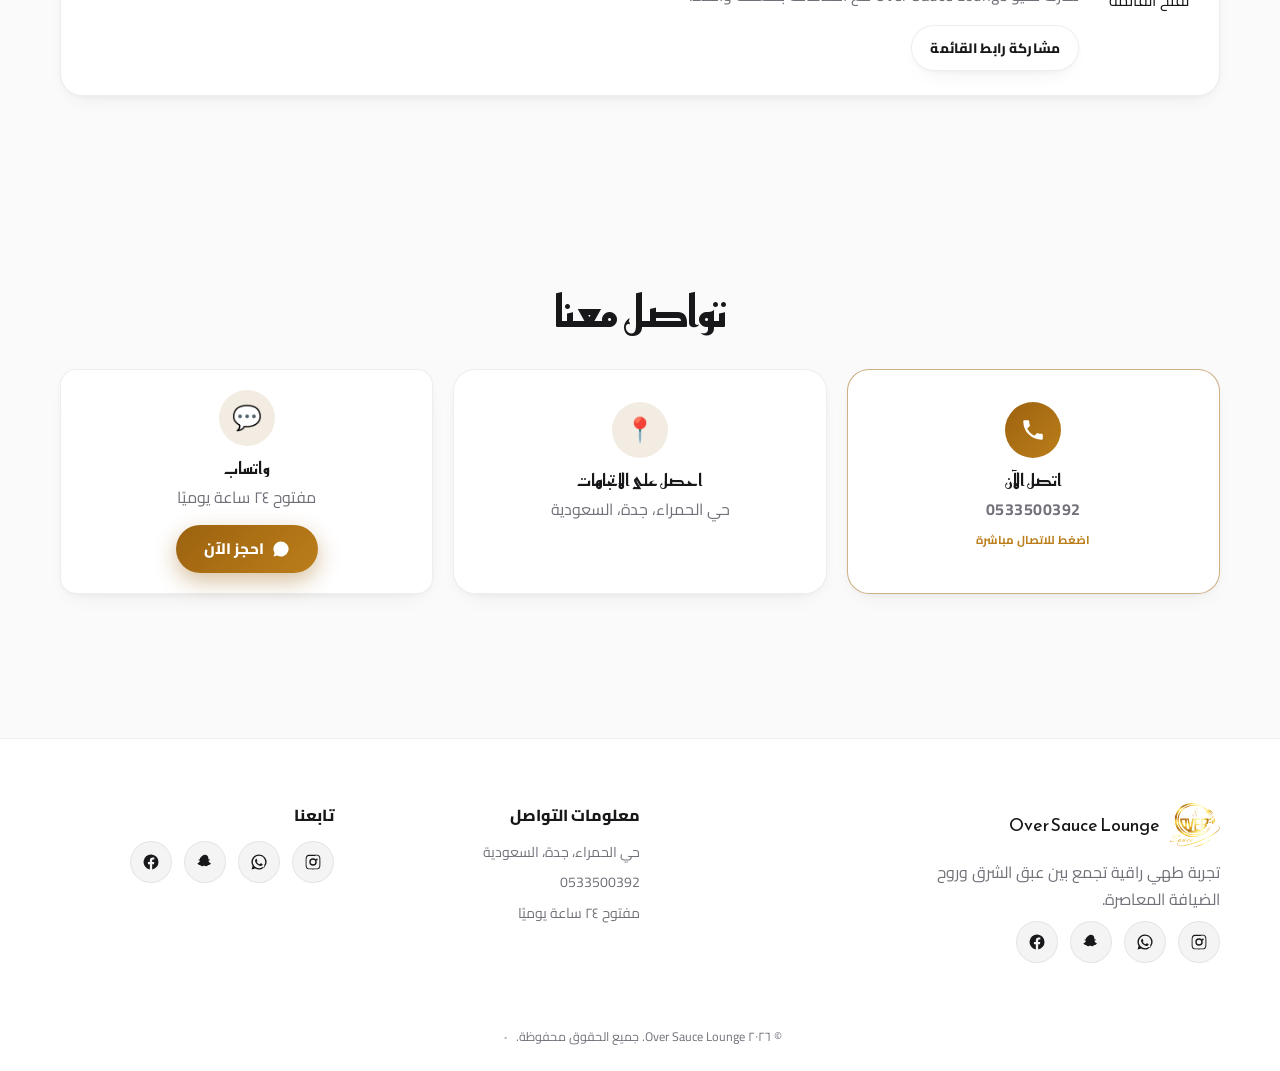
==== commit 13d3a45b: "Add files via upload" ====
--- a/index.html
+++ b/index.html
@@ -117,6 +117,19 @@
   </div>
 </div>
 
+<!-- معرض العروض: يفتح من زر "العروض" في الشريط السفلي -->
+<div id="dealsGalleryScrim" class="all-cats-scrim hidden">
+  <div class="deals-gallery-panel" role="dialog" aria-modal="true" aria-label="العروض">
+    <div class="all-cats-head">
+      <span class="font-display" data-i18n="navOffers">العروض</span>
+      <button id="dealsGalleryCloseBtn" class="icon-btn tap-44" type="button" aria-label="إغلاق">
+        <svg width="16" height="16" viewBox="0 0 24 24" fill="none" stroke="currentColor" aria-hidden="true"><path stroke-linecap="round" stroke-linejoin="round" stroke-width="2.2" d="M6 18L18 6M6 6l12 12"/></svg>
+      </button>
+    </div>
+    <div id="dealsGalleryList" class="deals-gallery-list"></div>
+  </div>
+</div>
+
 <main id="main">
 
   <!-- ============================================================
--- a/css/main.css
+++ b/css/main.css
@@ -350,6 +350,33 @@
   font-size: 1.05rem; color: var(--copper-light);
 }
 .all-cats-list{ overflow-y: auto; padding: var(--space-3); }
+
+/* معرض العروض — لوحة أوسع تعرض صور العروض كاملة وواضحة */
+.deals-gallery-panel{
+  width: 100%; max-width: 560px; max-height: 82vh; max-height: 82dvh;
+  background: var(--ink); border: 1px solid var(--line);
+  border-radius: var(--radius-xl); overflow: hidden;
+  display: flex; flex-direction: column;
+  box-shadow: 0 20px 50px -12px rgba(0,0,0,0.5);
+}
+.deals-gallery-list{
+  overflow-y: auto; padding: var(--space-4);
+  display: flex; flex-direction: column; gap: var(--space-4);
+}
+.deals-gallery-item{
+  border-radius: var(--radius-lg); overflow: hidden;
+  background: var(--panel); border: 1px solid var(--line);
+  cursor: zoom-in; display: block; width: 100%;
+}
+.deals-gallery-item img{ width: 100%; height: auto; display: block; }
+/* بطاقة عرض نصية (بلا صورة) داخل المعرض */
+.deals-gallery-text{
+  border-radius: var(--radius-lg); padding: var(--space-6);
+  background: linear-gradient(135deg, #2A2118, #161616); color: #fff;
+  border: 1px solid rgba(255,255,255,0.08);
+}
+.deals-gallery-text h3{ font-size: 1.15rem; margin-bottom: 6px; }
+.deals-gallery-empty{ text-align: center; color: var(--parchment-dim); padding: var(--space-8) var(--space-4); }
 .all-cats-item{
   width: 100%; display: flex; align-items: center; gap: var(--space-3);
   padding: 12px var(--space-4); border-radius: var(--radius-md);
